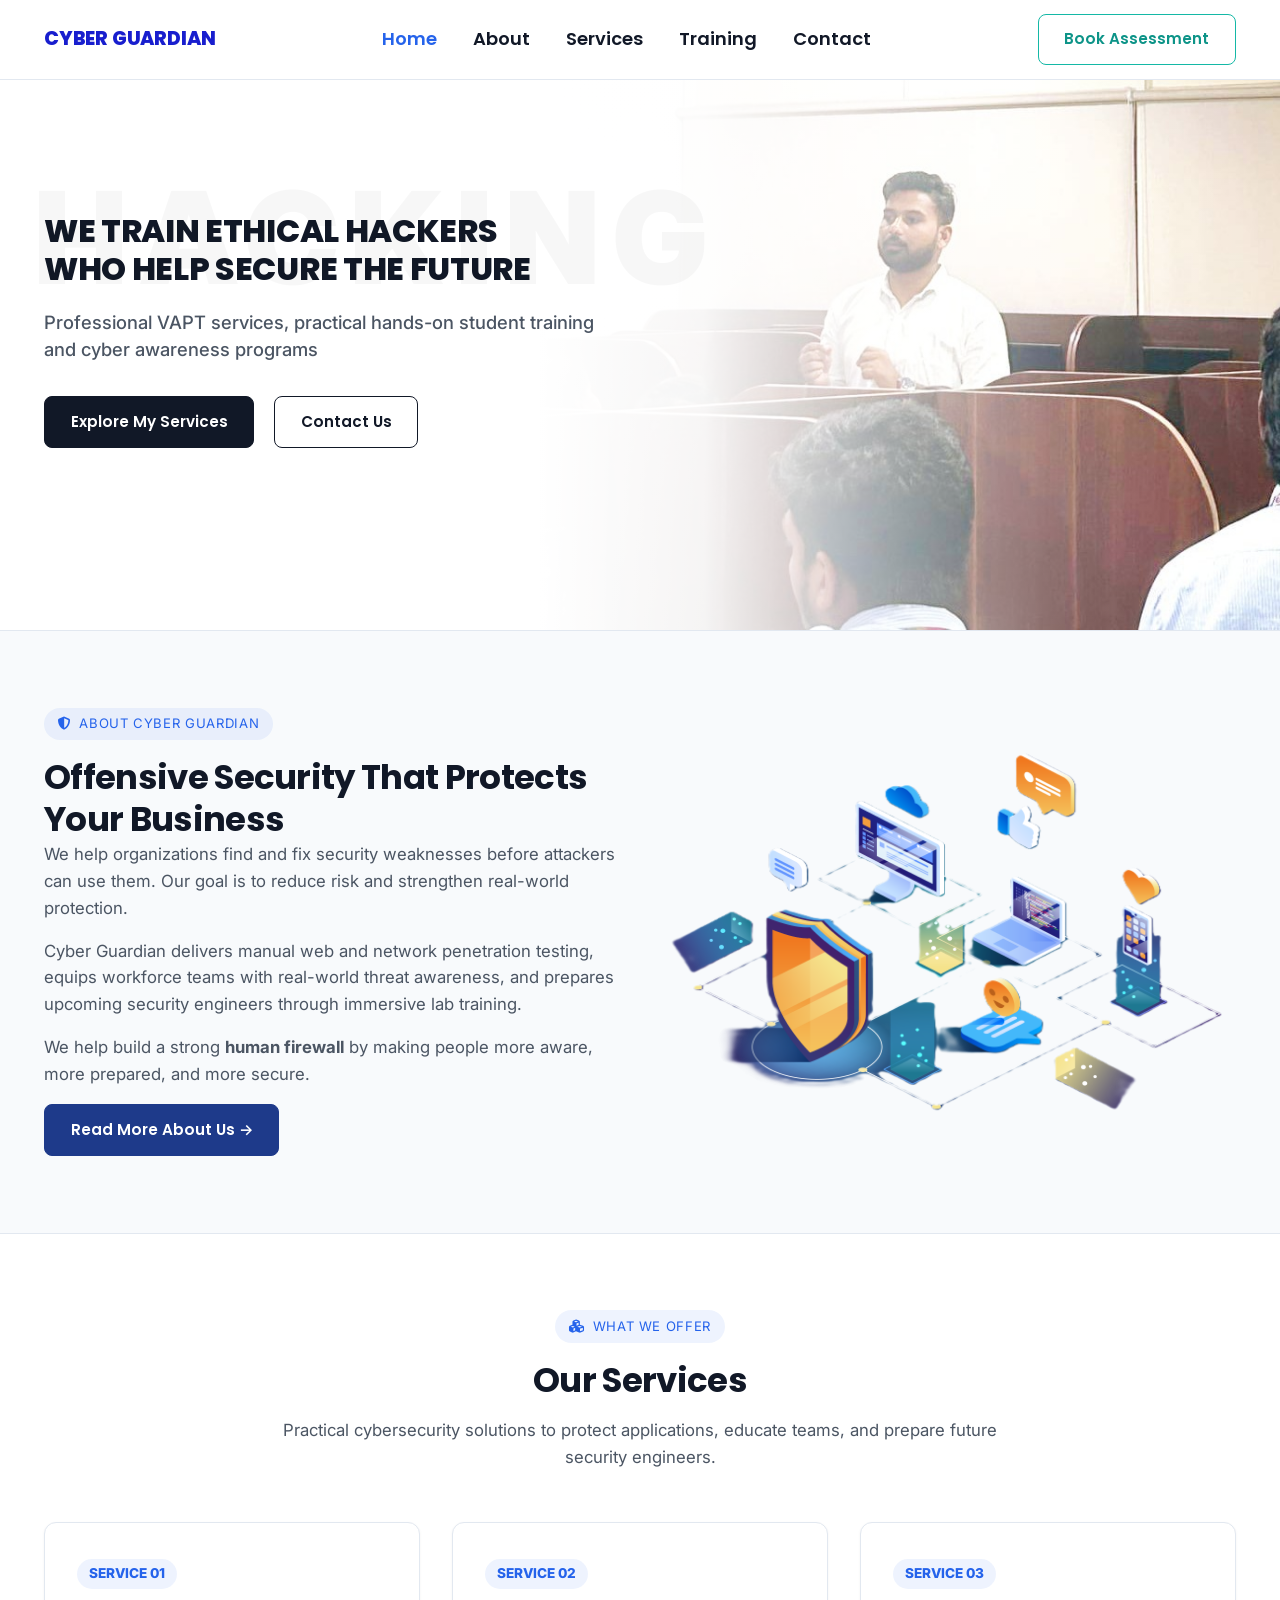
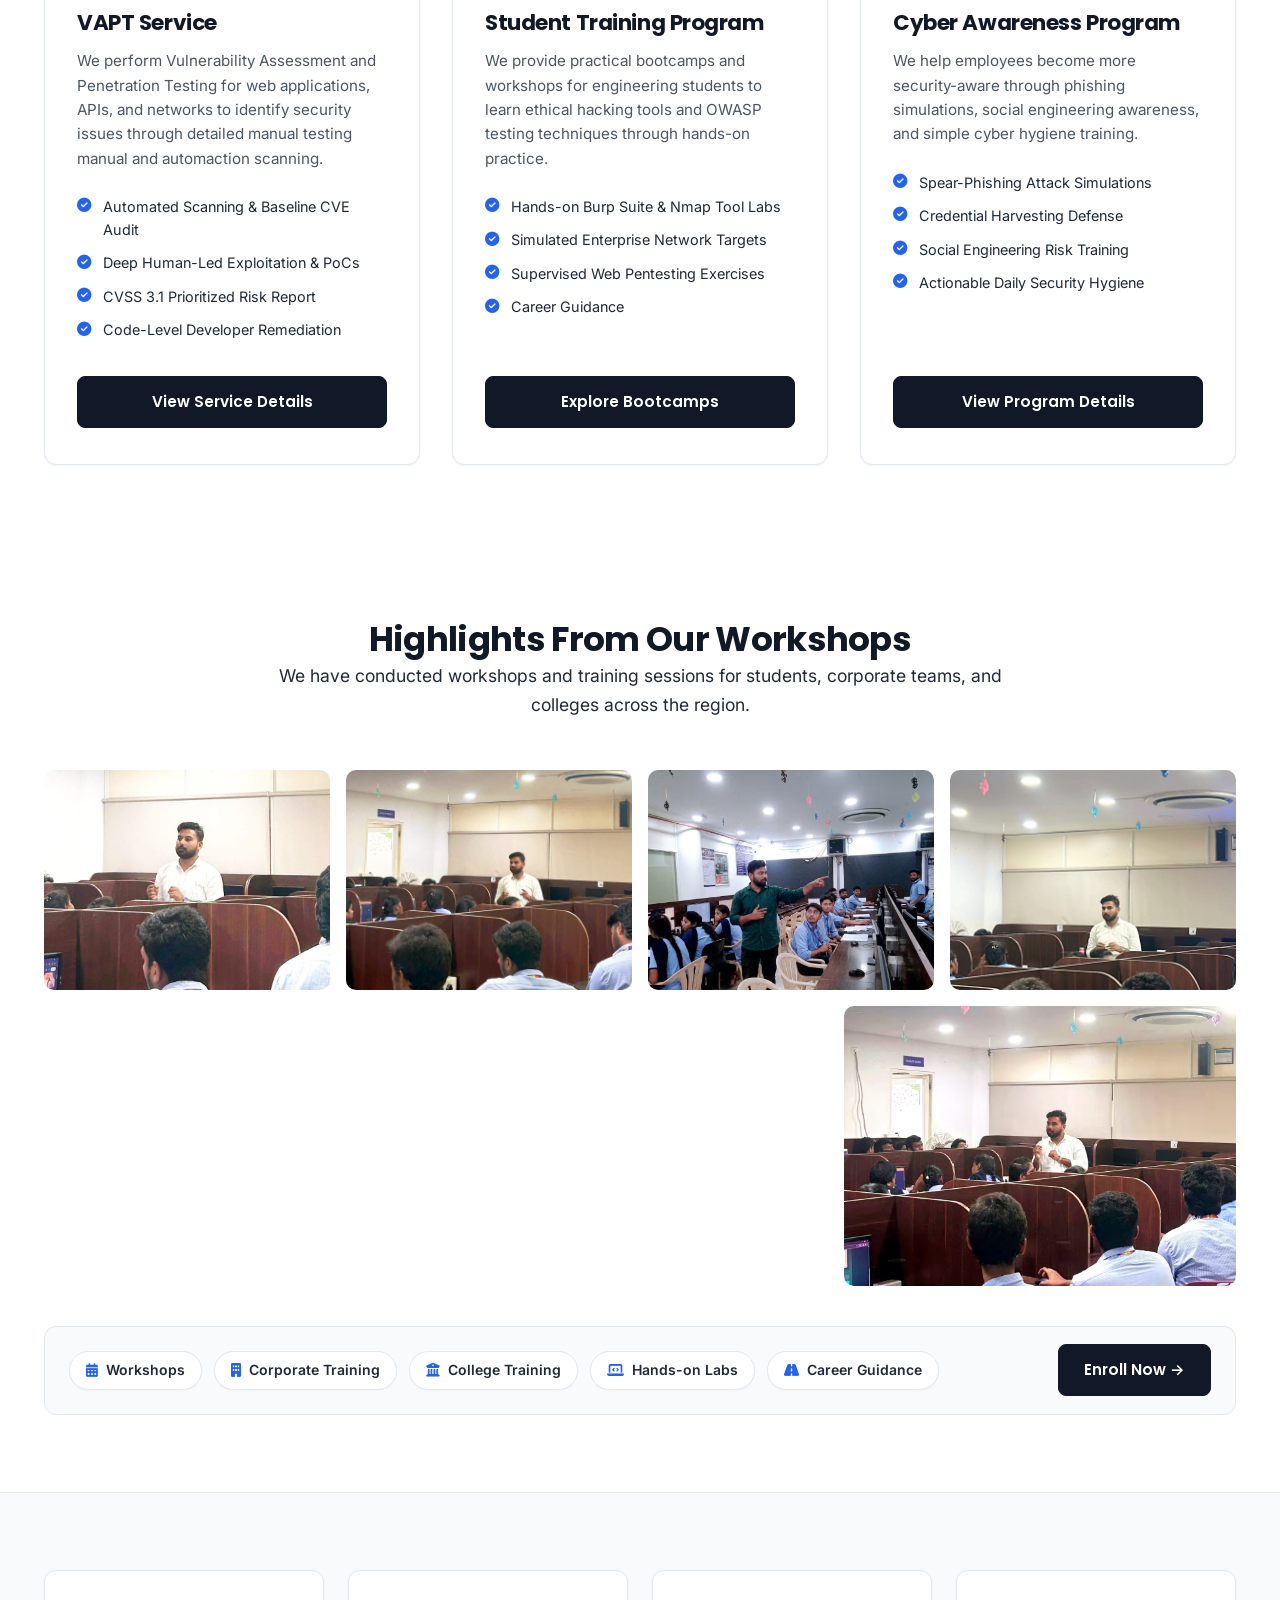
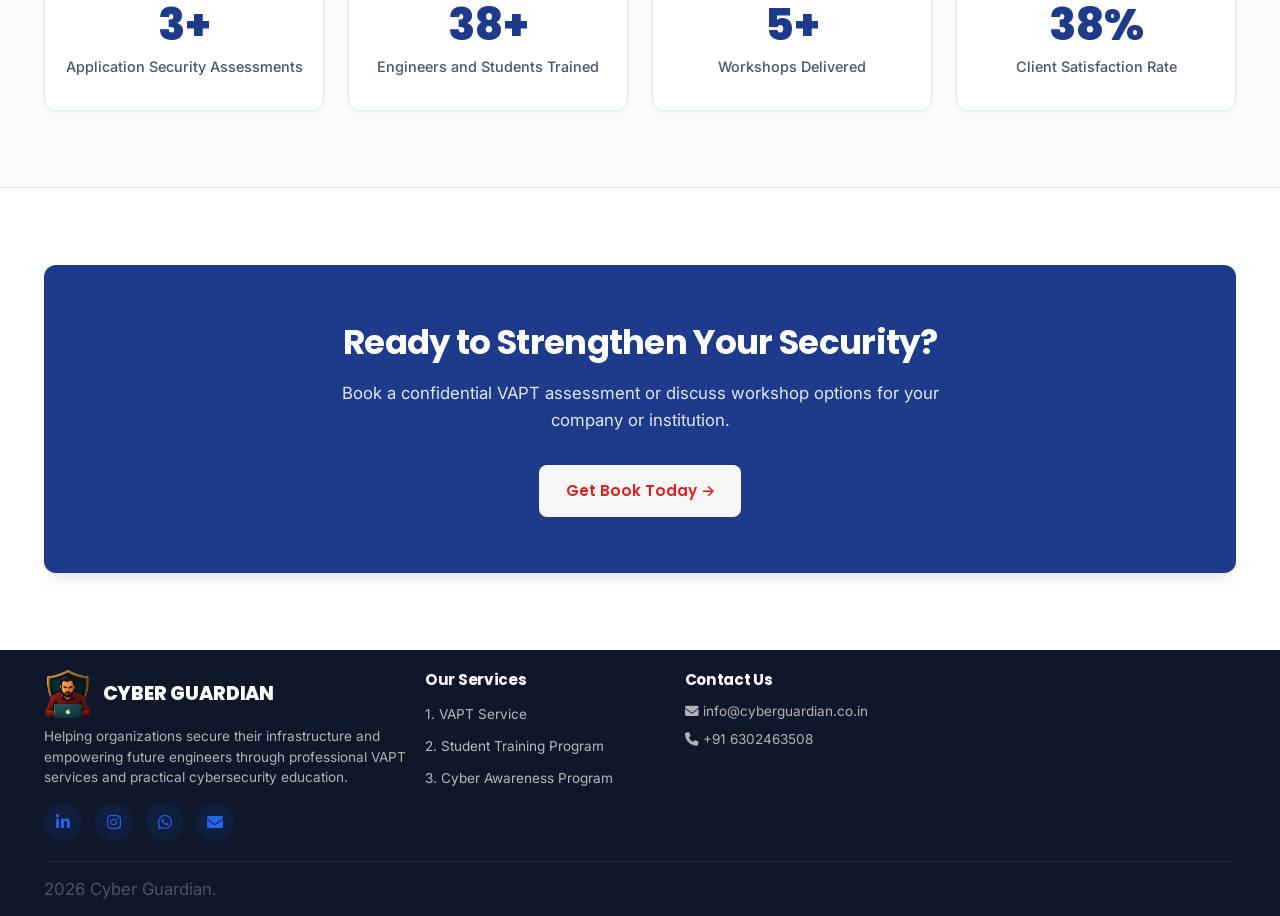
==== index.html @ 1fe1f5d8 "2nd version of website" ====
<!DOCTYPE html>
<html lang="en">
<head>
    <meta charset="UTF-8">
    <meta name="viewport" content="width=device-width, initial-scale=1.0">
    <title>Cyber Guardian</title>
    <meta name="description" content="Cyber Guardian provides enterprise Vulnerability Assessment & Penetration Testing (VAPT), Cyber Awareness Programs for workforce staff, and practical Student Training.">
    
    <!-- Open Graph SEO -->
    <meta property="og:type" content="website">
    <meta property="og:title" content="Cyber Guardian | Enterprise Cybersecurity & VAPT">
    <meta property="og:description" content="We Create Ethical Hackers Who Secure The Future. Professional VAPT Services, Cyber Awareness Programs and Practical Student Training.">
    <meta property="og:image" content="assets/logo.png">

    <!-- Favicon -->
    <link rel="icon" type="image/png" href="./assets/logo.png">

    <!-- Font Awesome Icons CDN -->
    <link rel="stylesheet" href="https://cdnjs.cloudflare.com/ajax/libs/font-awesome/6.4.0/css/all.min.css">

    <!-- Google Fonts -->
    <link rel="preconnect" href="https://fonts.googleapis.com">
    <link rel="preconnect" href="https://fonts.gstatic.com" crossorigin>
    <link href="https://fonts.googleapis.com/css2?family=Inter:wght@400;500;600;700&family=Poppins:wght@500;600;700;800&display=swap" rel="stylesheet">

    <!-- Custom Stylesheets -->
    <link rel="stylesheet" href="css/style.css">
    <link rel="stylesheet" href="css/responsive.css">
</head>

<body oncontextmenu="return false;">
    

    <!-- Dynamic Header Navigation Bar -->
    <header>
        <nav class="navbar" id="navbar">
            <div class="container nav-container">
                <a href="index.html" class="logo-link">
                    <span class="logo-text">CYBER GUARDIAN</span>
                </a>

                <ul class="nav-menu" id="navMenu">
                    <li><a href="index.html" class="nav-link active">Home</a></li>
                    <li><a href="about.html" class="nav-link">About</a></li>
                    <li><a href="services.html" class="nav-link">Services</a></li>
                    <li><a href="training.html" class="nav-link">Training</a></li>
                    <li><a href="contact.html" class="nav-link">Contact</a></li>
                </ul>

                <div class="nav-cta">
                    <a href="contact.html" class="btn btn-outline-teal">Book Assessment</a>
                    <button class="hamburger" id="hamburger" aria-label="Toggle Navigation Menu" aria-expanded="false">
                        <span></span>
                        <span></span>
                        <span></span>
                    </button>
                </div>
            </div>
        </nav>
    </header>

    <main>
        <!-- Hero Section (Matches Reference Screenshot 1) -->
        <section class="hero-split">
            <div class="hero-split-bg"></div>
            <div class="hero-split-overlay"></div>
            
            <div class="container" style="position: relative;">
                <div class="hero-split-content reveal">
                    <div class="hero-watermark">HACKING</div>
                    <h1 class="hero-split-title">WE TRAIN ETHICAL HACKERS <br> WHO HELP SECURE THE FUTURE</h1>
                    <p class="hero-split-subtitle">Professional VAPT services, practical hands-on student training and cyber awareness programs</p>
                    
                    <div class="hero-split-buttons">
                        <a href="services.html" class="btn btn-dark">Explore My Services</a>
                        <a href="contact.html" class="btn btn-outline-dark">Contact Us</a>
                    </div>
                </div>
            </div>
        </section>

        <!-- Company Intro Section -->
        <section class="section section-light">
            <div class="container">
                <div class="grid-2" style="align-items: center; gap: 0.5rem;">
                    <div class="reveal">
                        <div class="section-tag"><i class="fa-solid fa-shield-halved"></i> About Cyber Guardian</div>
                        <h2>Offensive Security That Protects Your Business</h2>
                        <p>We help organizations find and fix security weaknesses before attackers can use them. Our goal is to reduce risk and strengthen real-world protection.</p>
                        <p>Cyber Guardian delivers manual web and network penetration testing, equips workforce teams with real-world threat awareness, and prepares upcoming security engineers through immersive lab training.</p>
                        <p>We help build a strong <strong>human firewall</strong> by making people more aware, more prepared, and more secure.</p>
                        <div class="mt-3">
                            <a href="about.html" class="btn btn-primary">Read More About Us &rarr;</a>
                        </div>
                    </div>
                    <div class="reveal">
                        <div class="mobile-hide-image" style="overflow: hidden;">
                            <img src="assets/firewall.png" alt="Cyber Guardian Security Leadership">
                        </div>
                    </div>
                </div>
            </div>
        </section>

        <!-- Our 3 Core Services Section -->
        <section class="section">
            <div class="container">
                <div class="section-title reveal">
                    <div class="section-tag"><i class="fa-solid fa-cubes"></i> What We Offer</div>
                    <h2>Our Services</h2>
                    <p><p>Practical cybersecurity solutions to protect applications, educate teams, and prepare future security engineers.</p></p>
                </div>

                <div class="services-3-grid">
                    <!-- Service 1: VAPT -->
                    <div class="svc-card reveal">
                        <span class="svc-number">SERVICE 01</span>
                        <h3 class="svc-title">VAPT Service</h3>
                        <p class="svc-desc">We perform Vulnerability Assessment and Penetration Testing for web applications, APIs, and networks to identify security issues through detailed manual testing manual and automaction scanning.</p>
                        <div style="margin-bottom: 1.5rem;">
                            <div class="svc-feature-item"><i class="fa-solid fa-circle-check"></i> <span>Automated Scanning & Baseline CVE Audit</span></div>
                            <div class="svc-feature-item"><i class="fa-solid fa-circle-check"></i> <span>Deep Human-Led Exploitation & PoCs</span></div>
                            <div class="svc-feature-item"><i class="fa-solid fa-circle-check"></i> <span>CVSS 3.1 Prioritized Risk Report</span></div>
                            <div class="svc-feature-item"><i class="fa-solid fa-circle-check"></i> <span>Code-Level Developer Remediation</span></div>
                        </div>
                        <div style="margin-top: auto;">
                            <a href="services.html#vapt" class="btn btn-dark btn-full">View Service Details</a>
                        </div>
                    </div>

                    <!-- Service 2: Student Training Program -->
                    <div class="svc-card reveal">
                        <span class="svc-number">SERVICE 02</span>
                        <h3 class="svc-title">Student Training Program</h3>
                        <p class="svc-desc">We provide practical bootcamps and workshops for engineering students to learn ethical hacking tools and OWASP testing techniques through hands-on practice. </p>
                        <div style="margin-bottom: 1.5rem;">
                            <div class="svc-feature-item"><i class="fa-solid fa-circle-check"></i> <span>Hands-on Burp Suite & Nmap Tool Labs</span></div>
                            <div class="svc-feature-item"><i class="fa-solid fa-circle-check"></i> <span>Simulated Enterprise Network Targets</span></div>
                            <div class="svc-feature-item"><i class="fa-solid fa-circle-check"></i> <span>Supervised Web Pentesting Exercises</span></div>
                            <div class="svc-feature-item"><i class="fa-solid fa-circle-check"></i> <span>Career Guidance </span></div>
                        </div>
                        <div style="margin-top: auto;">
                            <a href="services.html#training-program" id="training-program" class="btn btn-dark btn-full">Explore Bootcamps</a>
                        </div>
                    </div>

                    <!-- Service 3: Cyber Awareness Program -->
                    <div class="svc-card reveal">
                        <span class="svc-number">SERVICE 03</span>
                        <h3 class="svc-title">Cyber Awareness Program</h3>
                        <p class="svc-desc">We help employees become more security-aware through phishing simulations, social engineering awareness, and simple cyber hygiene training.</p>
                        <div style="margin-bottom: 1.5rem;">
                            <div class="svc-feature-item"><i class="fa-solid fa-circle-check"></i> <span>Spear-Phishing Attack Simulations</span></div>
                            <div class="svc-feature-item"><i class="fa-solid fa-circle-check"></i> <span>Credential Harvesting Defense</span></div>
                            <div class="svc-feature-item"><i class="fa-solid fa-circle-check"></i> <span>Social Engineering Risk Training</span></div>
                            <div class="svc-feature-item"><i class="fa-solid fa-circle-check"></i> <span>Actionable Daily Security Hygiene</span></div>
                        </div>
                        <div style="margin-top: auto;">
                            <a href="services.html#awareness" class="btn btn-dark btn-full">View Program Details</a>
                        </div>
                    </div>
                </div>
            </div>
        </section>

        <!-- Workshop Glimpses White Background Section (With Perfect Margin Bounds Alignment) -->
         <!-- Training Section -->
    <section class="training section" id="training">
        <div class="container">
            <div class="section-title reveal slide-up">
                <h2>Highlights From Our Workshops</h2>
                <div class="underline"></div>
                <p class="glimpse-subtitle">We have conducted workshops and training sessions for students, corporate teams, and colleges across the region.</p>
            </div>

            <!-- Top Row: 4 images -->
            <div class="glimpse-grid reveal slide-up">
                <div class="glimpse-item">
                    <img src="assets/student_training.jpeg" alt="Workshop Session" loading="lazy">
                </div>
                <div class="glimpse-item">
                    <img src="assets/student_trainng.jpeg" alt="Training Session" loading="lazy">
                </div>
                <div class="glimpse-item">
                    <img src="assets/workshopG.avif" alt="Workshop" loading="lazy">
                </div>
                <div class="glimpse-item">
                    <img src="assets/workshop2.jpeg" alt="Workshop 2" loading="lazy">
                </div>
            </div>

            <!-- Bottom Row: wide video + image side by side -->
            <div class="glimpse-banner reveal slide-up">
                <div class="glimpse-banner-video">
                    <video src="assets/studentTarinng.mp4" autoplay loop muted playsinline></video>
                </div>
                <div class="glimpse-banner-img">
                    <img src="assets/trainng.avif" alt="Training Glimpse" loading="lazy">
                </div>
            </div>

                    <!-- Badges & CTA Bar (span 4: exact same outer margin alignment) -->
                    <div class="glimpses-cta-bar">
                        <div class="glimpses-badges-list">
                            <span class="badge-pill"><i class="fa-solid fa-calendar-alt"></i> Workshops</span>
                            <span class="badge-pill"><i class="fa-solid fa-building"></i> Corporate Training</span>
                            <span class="badge-pill"><i class="fa-solid fa-university"></i> College Training</span>
                            <span class="badge-pill"><i class="fa-solid fa-laptop-code"></i> Hands-on Labs</span>
                            <span class="badge-pill"><i class="fa-solid fa-road"></i> Career Guidance</span>
                        </div>
                        <a href="contact.html?subject=Workshop%20Enrollment" class="btn btn-dark">Enroll Now &rarr;</a>
                    </div>
                </div>
            </div>
        </section>

        <!-- Statistics Section -->
        <section class="section section-light statistics">
            <div class="container">
                <div class="stats-grid">
                    <div class="stat-box reveal">
                        <div class="stat-number" data-target="3">0</div>
                        <div class="stat-label">Application Security Assessments</div>
                    </div>
                    <div class="stat-box reveal">
                        <div class="stat-number" data-target="70">0</div>
                        <div class="stat-label">Engineers and Students Trained</div>
                    </div>
                    <div class="stat-box reveal">
                        <div class="stat-number" data-target="5">0</div>
                        <div class="stat-label">Workshops Delivered</div>
                    </div>
                    <div class="stat-box reveal">
                        <div class="stat-number" data-target="95">0</div>
                        <div class="stat-label">Client Satisfaction Rate</div>
                    </div>
                </div>
            </div>
        </section>

        <!-- Call To Action Banner -->
        <section class="section">
            <div class="container">
                <div class="cta-banner reveal">
                    <h2>Ready to Strengthen Your Security?</h2>
                    <p>Book a confidential VAPT assessment or discuss workshop options for your company or institution.</p>
                    <a href="contact.html" class="btn btn-accent btn-lg">Get Book Today &rarr;</a>
                </div>
            </div>
        </section>
    </main>

    <!-- Unified Global Footer -->
    <footer class="footer">
        <div class="container">
            <div class="footer-grid">
                <div class="footer-brand">
                    <a href="index.html" class="logo-link">
                         <img src="assets/logo.png" alt="Cyber Guardian Logo">
                        <span class="logo-text" style="color: #FFFFFF;">CYBER GUARDIAN</span>
                    </a>
                    <p>Helping organizations secure their infrastructure and empowering future engineers through professional VAPT services and practical cybersecurity education.</p>
                    <div class="footer-socials">
                       <a href="https://linkedin.com/in/samba-siva-rao-12linked" target="_blank"  aria-label="LinkedIn">
                            <i class="fa-brands fa-linkedin-in"></i>
                        </a>
                        <a href="https://www.instagram.com/cyber__guardian" target="_blank" aria-label="Instagram">
                            <i class="fa-brands fa-instagram"></i>
                        </a>
                        <a href="https://wa.me/6302463508" target="_blank" aria-label="WhatsApp">
                            <i class="fa-brands fa-whatsapp"></i>
                        </a>
                        <a href="mailto:sambayadav121@gmail.com" aria-label="Email">
                            <i class="fa-solid fa-envelope"></i>
                        </a>
                    </div>
                </div>

                <div>
                    <h4 class="footer-title">Our Services</h4>
                    <ul class="footer-links">
                        <li><a href="services.html#vapt">1. VAPT Service</a></li>
                        <li><a href="training.html">2. Student Training Program</a></li>
                        <li><a href="services.html#awareness">3. Cyber Awareness Program</a></li>
                    </ul>
                </div>

                <div class="footer-contact-info">
                    <h4 class="footer-title">Contact Us</h4>
                    <p><i class="fa-solid fa-envelope"></i>  info@cyberguardian.co.in</p>
                    <p><i class="fa-solid fa-phone"></i> +91 6302463508</p>
                </div>
            </div>

            <div class="footer-bottom">
                <p> <span id="currentYear"></span> Cyber Guardian.</p>
        </div>
    </footer>

    <!-- Scroll to Top Button -->
    <button class="scroll-to-top" id="scrollToTop" aria-label="Scroll to top">
        <i class="fa-solid fa-arrow-up"></i>
    </button>

    <!-- Core Interactive JavaScript -->
    <script src="js/script.js"></script>
</body>
</html>
---- css/style.css ----
/* 
================================================================
CYBER GUARDIAN | Production-Ready Fluid & Responsive Stylesheet
================================================================
*/

/* -------------------------------------------------------------
   1. Design Tokens & CSS Variables
------------------------------------------------------------- */
:root {
    --color-primary: #1E3A8A;        /* Deep Navy Blue */
    --color-primary-hover: #1E40AF;  
    --color-secondary: #2563EB;      /* Royal Blue */
    --color-secondary-hover: #1D4ED8;
    --color-accent: #F59E0B;         /* Amber Gold */
    --color-accent-hover: #D97706;
    
    --color-bg: #FFFFFF;             
    --color-bg-light: #F8FAFC;       
    --color-bg-dark: #0B132B;        
    --color-bg-card: #FFFFFF;        
    --color-border: #E2E8F0;        
    --color-border-hover: #CBD5E1;
    
    --color-text: #1F2937;          
    --color-subtext: #4B5563;       
    --color-heading: #111827;       
    --color-text-dark: #1F2937;
    
    --font-primary: 'Inter', -apple-system, BlinkMacSystemFont, "Segoe UI", Roboto, sans-serif;
    --font-heading: 'Poppins', 'Inter', sans-serif;
    
    --shadow-sm: 0 1px 3px rgba(0, 0, 0, 0.05);
    --shadow-md: 0 4px 6px -1px rgba(0, 0, 0, 0.06), 0 2px 4px -1px rgba(0, 0, 0, 0.03);
    --shadow-lg: 0 10px 15px -3px rgba(0, 0, 0, 0.08), 0 4px 6px -2px rgba(0, 0, 0, 0.04);
    --shadow-hover: 0 12px 20px -3px rgba(30, 58, 138, 0.12);
    
    --radius-sm: 6px;
    --radius-md: 8px;
    --radius-lg: 12px;
    --radius-full: 9999px;
    
    --transition: all 0.25s cubic-bezier(0.16, 1, 0.3, 1);
    --max-width: 1240px;
    --navbar-height: 80px;
}

* {
    -webkit-user-select: none;
    user-select: none;
    -webkit-touch-callout: none;
}

img {
    -webkit-user-drag: none;
    user-drag: none;
    pointer-events: none;
}


/* Reset & Prevent Horizontal Overflow */
*, *::before, *::after {
    margin: 0;
    padding: 0;
    box-sizing: border-box;
}

html {
    scroll-behavior: smooth;
    font-size: 16px;
    overflow-x: hidden;
    width: 100%;
}

body {
    font-family: var(--font-primary);
    background-color: var(--color-bg);
    color: var(--color-text);
    line-height: 1.6;
    -webkit-font-smoothing: antialiased;
    -moz-osx-font-smoothing: grayscale;
    display: flex;
    flex-direction: column;
    min-height: 100vh;
    overflow-x: hidden;
    width: 100%;
}

a { text-decoration: none; color: inherit; transition: var(--transition); }
ul, ol { list-style: none; }
img, video { max-width: 100%; height: auto; display: block; object-fit: cover; }

/* Responsive Fluid Typography */
h1, h2, h3, h4, h5, h6 {
    font-family: var(--font-heading);
    color: var(--color-heading);
    font-weight: 700;
    line-height: 1.25;
    letter-spacing: -0.02em;
}

h1 { font-size: clamp(2.1rem, 4vw, 2.75rem); }
h2 { font-size: clamp(1.6rem, 3.2vw, 2.125rem); }
h3 { font-size: clamp(1.25rem, 2.2vw, 1.5rem); }
h4 { font-size: clamp(1.1rem, 1.8vw, 1.25rem); }

p { color: var(--color-subtext); margin-bottom: 1rem; font-size: clamp(0.95rem, 1.5vw, 1.05rem); }
p:last-child { margin-bottom: 0; }

.container {
    width: 100%;
    max-width: var(--max-width);
    margin: 0 auto;
    padding: 0 1.5rem;
}

.section { padding: clamp(2.5rem, 6vw, 5.5rem) 0; }
.section-light { background-color: var(--color-bg-light); border-top: 1px solid var(--color-border); border-bottom: 1px solid var(--color-border); }

.section-title {
    text-align: center;
    max-width: 760px;
    margin: 0 auto clamp(2rem, 4vw, 3.5rem) auto;
}

.section-tag {
    display: inline-flex;
    align-items: center;
    gap: 0.5rem;
    padding: 0.35rem 0.85rem;
    background-color: rgba(37, 99, 235, 0.08);
    color: var(--color-secondary);
    font-size: 0.82rem;
    font-weight: 400;
    text-transform: uppercase;
    letter-spacing: 0.05em;
    border-radius: var(--radius-full);
    margin-bottom: 1rem;
}

/* Touch-Friendly Buttons */
.btn {
    display: inline-flex;
    align-items: center;
    justify-content: center;
    gap: 0.5rem;
    padding: 0.8rem 1.6rem;
    min-height: 46px;
    font-family: var(--font-heading);
    font-size: 0.95rem;
    font-weight: 600;
    border-radius: var(--radius-md);
    border: 1px solid transparent;
    cursor: pointer;
    transition: var(--transition);
    white-space: nowrap;
    text-align: center;
}

.btn-dark {
    background-color: #111827;
    color: #FFFFFF;
    border-color: #111827;
}

.btn-dark:hover {
    background-color: #1F2937;
    transform: translateY(-1px);
}

.btn-outline-dark {
    background-color: transparent;
    color: #111827;
    border-color: #111827;
}

.btn-outline-dark:hover {
    background-color: #111827;
    color: #FFFFFF;
}

.btn-primary {
    background-color: var(--color-primary);
    color: #FFFFFF;
    border-color: var(--color-primary);
}

.btn-primary:hover {
    background-color: var(--color-primary-hover);
}

.btn-outline-teal {
    background-color: transparent;
    color: #0D9488;
    border: 1.5px solid #14B8A6;
}

.btn-outline-teal:hover {
    background-color: #0D9488;
    color: #FFFFFF;
}

.btn-full { width: 100%; }

/* Navbar */
.navbar {
    position: sticky;
    top: 0;
    left: 0;
    width: 100%;
    height: var(--navbar-height);
    background-color: #FFFFFF;
    border-bottom: 1px solid var(--color-border);
    z-index: 1000;
    transition: var(--transition);
}

.navbar.scrolled { box-shadow: var(--shadow-md); }

.nav-container {
    height: 100%;
    display: flex;
    align-items: center;
    justify-content: space-between;
}

.logo-link {
    display: flex;
    align-items: center;
    gap: 0.75rem;
}

.logo-link img {
    height: clamp(38px, 4vw, 48px);
    width: auto;
    object-fit: contain;
}

.logo-text {
    font-family: var(--font-heading);
    font-size: clamp(1rem, 2vw, 1.2rem);
    font-weight: 800;
    color: #181ece; 
    letter-spacing: -0.01em;
    white-space: nowrap;
}

.nav-menu {
    display: flex;
    align-items: center;
    gap: 2.25rem;
}

.nav-link {
    font-family: var(--font-heading);
    font-size: 1rem;
    font-weight: 600;
    color: #374151;
}

.nav-link:hover, .nav-link.active {
    color: var(--color-secondary);
}

/* Hamburger Button */
.hamburger {
    display: none;
    width: 45px;
    height: 45px;
    background: transparent;
    border: none;
    cursor: pointer;
    flex-direction: column;
    justify-content: center;
    align-items: center;
    gap: 5px;
    z-index: 9999;
}

.hamburger span {
    width: 28px;
    height: 3px;
    background: #1E3A8A;  
    border-radius: 2px;
    display: block;
}

/* Animation */
.hamburger.active span:nth-child(1) {
    transform: translateY(8px) rotate(45deg);
}

.hamburger.active span:nth-child(2) {
    opacity: 0;
}

.hamburger.active span:nth-child(3) {
    transform: translateY(-8px) rotate(-45deg);
}

.nav-cta {
    display: flex;
    align-items: left;
    gap: 15px;
}

.nav-menu li {
    width: 100%;
}

.nav-menu li a {
    display: block;
    width: 100%;
    padding: 12px 0;
    color: #111827;
    font-size: 18px;
    font-weight: 600;
}

/* -------------------------------------------------------------
   2. Reference Image 1 Layout: Split Hero Section
------------------------------------------------------------- */
.hero-split {
    position: relative;
    min-height: 600px;
    background-color: #FFFFFF;
    display: flex;
    align-items: center;
    overflow: hidden;
    width: 100%;
    margin-top: -50px;
}

.hero-split-bg {
    position: absolute;
    top: 0;
    right: 0;
    width: 58%;
    height: 100%;
    background-image: url('../assets/student_training.jpeg');
    background-size: cover;
    background-position: center top;
}

.hero-split-overlay {
    position: absolute;
    top: 0;
    left: 0;
    width: 100%;
    height: 100%;
    background: linear-gradient(90deg, #FFFFFF 42%, rgba(255, 255, 255, 0.95) 55%, rgba(255, 255, 255, 0.2) 85%, rgba(255, 255, 255, 0) 100%);
}

.hero-split-content {
    position: relative;
    z-index: 10;
    max-width: 580px;
    padding: 3.5rem 0;
}

.hero-watermark {
    position: absolute;
    top: -20px;
    left: -10px;
    font-size: clamp(4rem, 10vw, 8rem);
    font-weight: 900;
    color: rgba(0, 0, 0, 0.03);
    user-select: none;
    letter-spacing: 0.1em;
    pointer-events: none;
}

.hero-split-title {
    font-size: clamp(1.8rem, 3.8vw, 2rem);
    font-weight: 800;
    color: #111827;
    line-height: 1.2;
    margin-bottom: 1.25rem;
    text-transform: uppercase;
    letter-spacing: -0.01em;
}

.hero-split-subtitle {
    font-size: clamp(1rem, 2vw, 1.15rem);
    color: #4B5563;
    line-height: 1.5;
    margin-bottom: 2rem;
    font-weight: 500;
}

.hero-split-buttons {
    display: flex;
    align-items: center;
    gap: 1.25rem;
    flex-wrap: wrap;
}

/* -------------------------------------------------------------
   3. Workshop Glimpses White Background & Perfect Margin Grid
------------------------------------------------------------- */
.glimpse-subtitle {
    color: var(--color-text-dark);
    font-size: 1.1rem;
    margin-top: 0.1rem;
}

/* Top 4-image grid */
.glimpse-grid {
    display: grid;
    grid-template-columns: repeat(4, 1fr);
    gap: 1rem;
    margin-bottom: 1rem;
}

.glimpse-item {
    border-radius: 10px;
    overflow: hidden;
    height: 220px;
    position: relative;
}

.glimpse-item img {
    width: 100%;
    height: 100%;
    object-fit: cover;
    transition: transform 0.4s ease;
    display: block;
}

.glimpse-banner-img:hover img,
.glimpse-item:hover img {
    transform: scale(1.05);
}

/* Bottom banner row */
.glimpse-banner {
    display: grid;
    grid-template-columns: 2fr 1fr;
    gap: 1rem;
    margin-bottom: 2.5rem;
}

.glimpse-banner-video,
.glimpse-banner-img {
    border-radius: 10px;
    overflow: hidden;
    height: 280px;
    transition: transform 0.4s ease;
}

.glimpse-banner-video video,
.glimpse-banner-img img {
    width: 100%;
    height: 100%;
    object-fit: cover;
    display: block;
}

/* CTA strip */
.glimpse-cta {
    display: flex;
    flex-wrap: wrap;
    align-items: center;
    justify-content: space-between;
    gap: 1.5rem;
    background: var(--glass-bg);
    border: 1px solid var(--glass-border);
    border-radius: 12px;
    padding: 1.5rem 2rem;
}

.glimpse-cta-features {
    display: flex;
    flex-wrap: wrap;
    gap: 0.75rem;
}

/* Top 4 Items Span 1 Column Each */
.glimpse-top-1, .glimpse-top-2, .glimpse-top-3, .glimpse-top-4 { grid-column: span 1; }

/* Bottom Row Spans aligned to exact same margin bounds */
.glimpse-bottom-wide {
    grid-column: span 3;
    aspect-ratio: 16 / 8.5;
}

.glimpse-bottom-side {
    grid-column: span 1;
    aspect-ratio: 16 / 8.5;
}

/* Badges & Enroll CTA Bar aligned to exact same margin line */
.glimpses-cta-bar {
    grid-column: span 4;
    background-color: var(--color-bg-light);
    border: 1px solid var(--color-border);
    border-radius: var(--radius-lg);
    padding: 1.1rem 1.5rem;
    margin-top: 0.5rem;
    display: flex;
    align-items: center;
    justify-content: space-between;
    gap: 1rem;
    flex-wrap: wrap;
}

.glimpses-badges-list {
    display: flex;
    align-items: center;
    gap: 0.75rem;
    flex-wrap: wrap;
}

.badge-pill {
    display: inline-flex;
    align-items: center;
    gap: 0.5rem;
    padding: 0.45rem 1rem;
    background-color: #FFFFFF;
    border: 1px solid var(--color-border);
    border-radius: var(--radius-full);
    font-size: 0.875rem;
    font-weight: 600;
    color: var(--color-text);
    box-shadow: 0 1px 2px rgba(0, 0, 0, 0.03);
    transition: var(--transition);
}

.badge-pill:hover {
    border-color: var(--color-secondary);
    color: var(--color-secondary);
}

.badge-pill i {
    color: var(--color-secondary);
    font-size: 0.85rem;
}

/* -------------------------------------------------------------
   4. 3 Core Service Cards System & Grids
------------------------------------------------------------- */
.grid-2 {
    display: grid;
    grid-template-columns: repeat(2, 1fr);
    gap: 2rem;
}



.image-wrapper img {
    width: 320px;
    height: 420px;
    object-fit: cover;
    object-position: center top;
    border-radius: 20px;
    box-shadow: 0 12px 30px rgba(0, 0, 0, 0.15);
    transition: transform 0.3s ease;
}



.image-wrapper img:hover {
    transform: translateY(-5px);
}

.services-3-grid {
    display: grid;
    grid-template-columns: repeat(3, 1fr);
    gap: 2rem;
}

.image-wrapper {
    display: flex;
    flex-direction: column;
    align-items: flex-start;
}

.founder-tag {
    margin-top: 0.8rem;
    padding: 0.4rem 1.2rem;
    background-color: rgba(37, 99, 235, 0.08);
    color: var(--color-secondary);
    font-size: 0.9rem;
    font-weight: 700;
    text-transform: uppercase;
    letter-spacing: 0.08em;
    border-radius: 999px;
    border: 1px solid rgba(37, 99, 235, 0.15);
}

.svc-card {
    background-color: #FFFFFF;
    border: 1px solid var(--color-border);
    border-radius: var(--radius-lg);
    padding: clamp(1.5rem, 3vw, 2.25rem) clamp(1.25rem, 2.5vw, 2rem);
    box-shadow: var(--shadow-sm);
    transition: var(--transition);
    display: flex;
    flex-direction: column;
    height: 100%;
}

.svc-card:hover {
    border-color: var(--color-secondary);
    box-shadow: var(--shadow-hover);
    transform: translateY(-3px);
}

.svc-number {
    font-size: 0.85rem;
    font-weight: 800;
    color: var(--color-secondary);
    background-color: rgba(37, 99, 235, 0.08);
    padding: 0.25rem 0.75rem;
    border-radius: var(--radius-full);
    display: inline-block;
    margin-bottom: 1.25rem;
    align-self: flex-start;
}

.svc-title {
    font-size: clamp(1.15rem, 2vw, 1.35rem);
    color: var(--color-heading);
    margin-bottom: 0.85rem;
}

.svc-desc {
    font-size: 0.95rem;
    color: var(--color-subtext);
    margin-bottom: 1.5rem;
    line-height: 1.6;
}

.svc-feature-item {
    display: flex;
    align-items: flex-start;
    gap: 0.75rem;
    font-size: 0.9rem;
    color: var(--color-text);
    margin-bottom: 0.65rem;
}

.svc-feature-item i {
    color: var(--color-secondary);
    margin-top: 0.2rem;
    flex-shrink: 0;
}

/* Statistics Grid */
.stats-grid {
    display: grid;
    grid-template-columns: repeat(4, 1fr);
    gap: 1.5rem;
    text-align: center;
}

.stat-box {
    background-color: #FFFFFF;
    border: 1px solid var(--color-border);
    border-radius: var(--radius-lg);
    padding: 2rem 1.25rem;
    box-shadow: var(--shadow-sm);
}

.stat-number {
    font-family: var(--font-heading);
    font-size: clamp(2rem, 4vw, 2.75rem);
    font-weight: 800;
    color: var(--color-primary);
    line-height: 1;
    margin-bottom: 0.5rem;
}

.stat-label {
    font-size: 0.9rem;
    font-weight: 500;
    color: var(--color-subtext);
}

/* Timeline Process */
.process-grid {
    display: grid;
    grid-template-columns: repeat(5, 1fr);
    gap: 1.25rem;
    margin-top: 2rem;
}

.process-step {
    background: #FFFFFF;
    border: 1px solid var(--color-border);
    border-radius: var(--radius-md);
    padding: 1.5rem 1.25rem;
    text-align: center;
    transition: var(--transition);
}

.process-step:hover {
    border-color: var(--color-secondary);
    box-shadow: var(--shadow-md);
}

.step-num {
    width: 36px;
    height: 36px;
    border-radius: 50%;
    background-color: var(--color-primary);
    color: #FFFFFF;
    font-weight: 700;
    display: flex;
    align-items: center;
    justify-content: center;
    margin: 0 auto 1rem auto;
}

/* CTA Banner */
.cta-banner {
    background-color: var(--color-primary);
    color: #FFFFFF;
    border-radius: var(--radius-lg);
    padding: clamp(2.5rem, 5vw, 3.5rem) clamp(1.5rem, 4vw, 2.5rem);
    text-align: center;
    box-shadow: var(--shadow-lg);
}

.cta-banner h2 { color: #FFFFFF; margin-bottom: 1rem; }
.cta-banner p { color: #E2E8F0; max-width: 640px; margin: 0 auto 2rem auto; }
.cta-banner a { background-color: rgb(247, 246, 246); color: rgb(218, 32, 32); }

/* Contact Form */
.contact-grid {
    display: grid;
    grid-template-columns: 0.9fr 1.1fr;
    gap: 3rem;
    align-items: start;
}

.contact-info-card,
.contact-form-wrapper {
    background: #fff;
    padding: 2rem;
    border-radius: 18px;
    border: 1px solid var(--color-border);
}

.contact-header h3 {
    margin: 1rem 0 .5rem;
}

.contact-header p,
.contact-form-wrapper p {
    color: var(--color-text-dark);
    line-height: 1.6;
    font-size: small;
    padding-bottom: 10px;
}

.info-item {
    display: flex;
    align-items: center;
    gap: 1rem;
    margin-top: 1.3rem;
}

.info-icon {
    width: 42px;
    height: 42px;
    display: flex;
    justify-content: center;
    align-items: center;
    border-radius: 50%;
    background: rgba(37,99,235,.1);
    color: var(--color-secondary);
}

.info-text span {
    font-size: 1.8rem;
    color: var(--color-subtext);
}

.info-text h4 {
    margin: 1rem 0;
    font-size: 1rem;
}

.info-text p {
    margin: 0;
}

.connect-box {
    margin-top: 2rem;
    padding-top: 1.5rem;
    border-top: 1px solid var(--color-border);
}

.connect-box span {
    display: block;
    margin-bottom: .8rem;
    font-size: .85rem;
    font-weight: 600;
}

.footer-socials {
    display: flex;
    gap: .8rem;
}

.footer-socials a {
    width: 38px;
    height: 38px;
    display: flex;
    align-items: center;
    justify-content: center;
    border-radius: 50%;
    background: rgba(37,99,235,.1);
    color: var(--color-secondary);
}

.form-group { margin-bottom: 1.25rem; }
.form-row { display: grid; grid-template-columns: repeat(2, 1fr); gap: 1.25rem; }
.form-label { display: block; font-size: 0.9rem; font-weight: 600; margin-bottom: 0.4rem; }
.form-control {
    width: 100%;
    padding: 0.75rem 1rem;
    font-family: var(--font-primary);
    font-size: 1rem;
    color: var(--color-text);
    border: 1px solid var(--color-border);
    border-radius: var(--radius-md);
    transition: var(--transition);
    background-color: #FFFFFF;
}

.form-control:focus {
    outline: none;
    border-color: var(--color-secondary);
    box-shadow: 0 0 0 3px rgba(37, 99, 235, 0.12);
}

.form-feedback {
    margin-top: 1rem;
    padding: 0.85rem;
    border-radius: var(--radius-md);
    font-size: 0.9rem;
    display: none;
}

.form-feedback.success { display: block; background-color: #DEF7EC; color: #03543F; border: 1px solid #BCF0DA; }
.form-feedback.error { display: block; background-color: #FDE8E8; color: #9B1C1C; border: 1px solid #FBD5D5; }

/* Page Banner */
.page-banner {
    background-color: var(--color-bg-light);
    padding: clamp(2.5rem, 5vw, 3.5rem) 0;
    border-bottom: 1px solid var(--color-border);
}

.breadcrumb {
    display: flex;
    align-items: center;
    gap: 0.5rem;
    font-size: 0.875rem;
    color: var(--color-subtext);
    margin-bottom: 0.75rem;
}

.breadcrumb a { color: var(--color-secondary); }

/* Accordion Component */
.accordion { max-width: 820px; margin: 0 auto; display: flex; flex-direction: column; gap: 1rem; }
.accordion-item { background-color: #FFFFFF; border: 1px solid var(--color-border); border-radius: var(--radius-md); overflow: hidden; }
.accordion-item.active { border-color: var(--color-secondary); }
.accordion-header { padding: 1.25rem 1.5rem; display: flex; align-items: center; justify-content: space-between; cursor: pointer; }
.accordion-header h4 { font-size: 1.05rem; color: var(--color-heading); }
.accordion-content { max-height: 0; overflow: hidden; transition: max-height 0.3s ease-out; background-color: var(--color-bg-light); }
.accordion-item.active .accordion-content { max-height: 300px; border-top: 1px solid var(--color-border); }
.accordion-body { padding: 1.25rem 1.5rem; font-size: 0.95rem; color: var(--color-subtext); }

/* Footer */
.footer { 
    background-color: #0F172A; 
    color: #94A3B8; 
    padding-top: 1.25rem; 
    margin-top: auto; 
    width: 100%; 
}

.footer-grid { 
    display: grid; 
    grid-template-columns: 1.5fr 1fr 1fr 1.2fr; 
    gap: 1rem; 
    padding-bottom: 1.25rem; 
    border-bottom: 1px solid #1E293B; 
}

.footer-title { 
    color: #FFFFFF; 
    font-size: 0.95rem; 
    margin-bottom: 0.75rem;  
}

.footer-links li { 
    margin-bottom: 0.4rem; 
    opacity: 70%;
}

.footer-links a { 
    color: #FFFFFF; 
    font-size: 0.85rem; 
}

.footer-links a:hover { 
    color: #FFFFFF; 
}

.footer-bottom { 
    padding: 0.85rem 0; 
    display: flex; 
    align-items: center; 
    justify-content: space-between; 
    font-size: 0.8rem; 
    color: #64748B; 
}

.footer-brand p { 
    font-size: 0.85rem; 
    line-height: 1.5; 
    margin-top: 0.5rem; 
    color: whitesmoke; 
    opacity: 70%; 
}

.footer-contact-info p { 
    font-size: 0.85rem; 
    margin-bottom: 0.4rem; 
    color: whitesmoke; 
    opacity: 70%; 
}

/* Scroll-to-Top Button */
.scroll-to-top {
    position: fixed;
    bottom: 2rem;
    right: 2rem;
    width: 46px;
    height: 46px;
    border-radius: 50%;
    background: linear-gradient(135deg, var(--color-primary), var(--color-secondary));
    color: #FFFFFF;
    border: none;
    cursor: pointer;
    display: flex;
    align-items: center;
    justify-content: center;
    font-size: 1.1rem;
    box-shadow: 0 4px 15px rgba(30, 58, 138, 0.35);
    z-index: 999;
    opacity: 0;
    visibility: hidden;
    transform: translateY(20px);
    transition: all 0.35s cubic-bezier(0.16, 1, 0.3, 1);
}

.scroll-to-top.visible {
    opacity: 1;
    visibility: visible;
    transform: translateY(0);
}

.scroll-to-top:hover {
    transform: translateY(-3px);
    box-shadow: 0 8px 25px rgba(30, 58, 138, 0.45);
    background: linear-gradient(135deg, var(--color-primary-hover), var(--color-secondary-hover));
}

/* -------------------------------------------------------------
   About Page Hero – Isometric UI/UX Illustration Style
------------------------------------------------------------- */
.about-hero {
    position: relative;
    min-height: 600px;
    background: white;
    overflow: hidden;
    display: flex;
    align-items: center;
    padding: clamp(3rem, 3vw, 5rem) 0;
    background: linear-gradient(
        120deg,
        #FFFFFF 0%,
        #fafbff 55%,
        #c7d2fe 100%
    );
}

/* Floating animated background shapes */
.hero-floating-shapes {
    position: absolute;
    top: 0;
    left: 0;
    width: 100%;
    height: 100%;
    pointer-events: none;
    z-index: 0;
}

.floating-shape {
    position: absolute;
    border-radius: 50%;
    opacity: 0.15;
}

.shape-circle {
    border-radius: 50%;
    background: rgba(139, 92, 246, 0.3);
}

.shape-square {
    border-radius: 12px;
    background: rgba(99, 102, 241, 0.2);
}

.shape-dot {
    border-radius: 50%;
    background: rgba(244, 114, 182, 0.25);
}

.shape-1 {
    width: 180px;
    height: 180px;
    top: 5%;
    left: -3%;
    animation: float-shape 8s ease-in-out infinite;
}

.shape-2 {
    width: 100px;
    height: 100px;
    top: 70%;
    left: 10%;
    animation: float-shape 6s ease-in-out infinite 1s;
}

.shape-3 {
    width: 60px;
    height: 60px;
    top: 15%;
    left: 50%;
    animation: float-shape 7s ease-in-out infinite 2s;
}

.shape-4 {
    width: 140px;
    height: 140px;
    bottom: -5%;
    right: 5%;
    animation: float-shape 9s ease-in-out infinite 0.5s;
}

.shape-5 {
    width: 30px;
    height: 30px;
    top: 30%;
    left: 30%;
    animation: float-shape 5s ease-in-out infinite 3s;
}

.shape-6 {
    width: 20px;
    height: 20px;
    top: 60%;
    right: 25%;
    animation: float-shape 4s ease-in-out infinite 1.5s;
}

.shape-7 {
    width: 50px;
    height: 50px;
    top: 80%;
    left: 60%;
    animation: float-shape 6.5s ease-in-out infinite 2.5s;
}

.shape-8 {
    width: 80px;
    height: 80px;
    top: 10%;
    right: 15%;
    animation: float-shape 7.5s ease-in-out infinite 1s;
}

@keyframes float-shape {
    0%, 100% { transform: translateY(0) rotate(0deg); }
    25% { transform: translateY(-15px) rotate(5deg); }
    50% { transform: translateY(-25px) rotate(-3deg); }
    75% { transform: translateY(-10px) rotate(2deg); }
}

/* Hero Grid Layout */
.about-hero-grid {
    display: grid;
    grid-template-columns: 1fr 1.2fr;
    align-items: center;
    gap: 3rem;
    position: relative;
    z-index: 1;
}

/* Breadcrumb */
.hero-breadcrumb {
    display: flex;
    align-items: center;
    gap: 0.5rem;
    font-size: 0.875rem;
    color: rgba(55, 48, 107, 0.7);
    margin-bottom: 1.5rem;
}

.hero-breadcrumb a {
    color: var(--color-secondary);
    font-weight: 500;
}

.hero-breadcrumb a:hover {
    text-decoration: underline;
}

.hero-breadcrumb i {
    font-size: 0.65rem;
}

/* Hero Title */
.about-hero-title {
    display: flex;
    flex-direction: column;
    gap: 0;
    margin-bottom: 1.5rem;
}

.about-hero-title .title-line-1 {
    font-family: var(--font-heading);
    font-size: clamp(2.2rem, 4vw, 4.5rem);
    font-weight: 900;
    color: #1e1b4b;
    letter-spacing: -0.03em;
    line-height: 1.05;
}

.about-hero-title .title-line-2 {
    font-family: var(--font-heading);
    font-size: clamp(2.2rem, 4vw, 4.5rem);
    font-weight: 900;
    color: #2563EB;
    letter-spacing: -0.03em;
    line-height: 1.05;
}

/* Description */
.about-hero-desc {
    font-size: clamp(0.95rem, 1.5vw, 1.05rem);
    color: #4c4370;
    line-height: 1.7;
    margin-bottom: 2rem;
    max-width: 560px;
}

/* CTA Button */
.btn-hero-cta {
    display: inline-flex;
    align-items: center;
    gap: 0.75rem;
    padding: 0.9rem 2.2rem;
    background: linear-gradient(135deg, #f43f5e, #ec4899);
    color: #FFFFFF;
    font-family: var(--font-heading);
    font-size: 0.95rem;
    font-weight: 700;
    letter-spacing: 0.06em;
    border-radius: 50px;
    border: none;
    cursor: pointer;
    transition: all 0.35s cubic-bezier(0.16, 1, 0.3, 1);
    box-shadow: 0 6px 20px rgba(244, 63, 94, 0.35);
    text-transform: uppercase;
    margin-bottom: 2.5rem;
}

.btn-hero-cta:hover {
    transform: translateY(-3px) scale(1.02);
    box-shadow: 0 10px 30px rgba(244, 63, 94, 0.45);
    background: linear-gradient(135deg, #e11d48, #db2777);
}

.btn-hero-cta i {
    font-size: 0.85rem;
    transition: transform 0.3s ease;
}

.btn-hero-cta:hover i {
    transform: translateX(4px);
}

/* Social Icons */
.hero-social-icons {
    display: flex;
    align-items: center;
    gap: 1rem;
}

.social-icon-circle {
    width: 42px;
    height: 42px;
    border-radius: 50%;
    background: rgba(255, 255, 255, 0.35);
    backdrop-filter: blur(8px);
    -webkit-backdrop-filter: blur(8px);
    border: 1px solid rgba(255, 255, 255, 0.5);
    display: flex;
    align-items: center;
    justify-content: center;
    color: #4338ca;
    font-size: 1rem;
    transition: all 0.3s ease;
}

.social-icon-circle:hover {
    background: #4338ca;
    color: #FFFFFF;
    transform: translateY(-3px);
    box-shadow: 0 6px 15px rgba(67, 56, 202, 0.3);
}

/* Right Illustration Column */
.about-hero-illustration {
    position: relative;
}

.illustration-wrapper {
    position: relative;
    z-index: 2;
}

.illustration-wrapper img {
    width: 100%;
    max-width: 620px;
    height: auto;
}

/* Floating UI element cards around the illustration */
.floating-ui-element {
    position: absolute;
    width: 50px;
    height: 50px;
    border-radius: 14px;
    background: rgba(255, 255, 255, 0.7);
    backdrop-filter: blur(12px);
    -webkit-backdrop-filter: blur(12px);
    border: 1px solid rgba(255, 255, 255, 0.6);
    display: flex;
    align-items: center;
    justify-content: center;
    font-size: 1.2rem;
    box-shadow: 0 8px 25px rgba(99, 102, 241, 0.15);
    z-index: 3;
}

.float-card-1 {
    top: 10%;
    right: 5%;
    color: #8b5cf6;
    animation: float-card 4s ease-in-out infinite;
}

.float-card-2 {
    bottom: 20%;
    left: -3%;
    color: #6366f1;
    animation: float-card 5s ease-in-out infinite 1s;
}

.float-card-3 {
    bottom: 10%;
    right: 15%;
    color: #ec4899;
    animation: float-card 4.5s ease-in-out infinite 0.5s;
}

@keyframes float-card {
    0%, 100% { transform: translateY(0) rotate(0deg); }
    50% { transform: translateY(-10px) rotate(3deg); }
}

/* Scroll reveal */
.reveal { opacity: 0; transform: translateY(20px); transition: opacity 0.5s ease, transform 0.5s ease; }
.reveal.active { opacity: 1; transform: translateY(0); }

/* Service Cards Layout */
.service-cards {
    display: grid;
    grid-template-columns: repeat(2, 1fr);
    gap: 2rem;
}

/* Individual Card */
.service-card {
    background: #ffffff;
    padding: 2.5rem;
    border-radius: 18px;
    box-shadow: 0 10px 30px rgba(0,0,0,0.08);
    border: 1px solid rgba(0,0,0,0.05);
    transition: all 0.3s ease;
}

.service-card:hover {
    transform: translateY(-8px);
    box-shadow: 0 18px 40px rgba(0,0,0,0.12);
}

/* Heading */
.service-card h2 {
    font-size: clamp(1.6rem, 2.5vw, 2.2rem);
    line-height: 1.25;
    margin-bottom: 1rem;
}

/* Paragraph */
.service-card p {
    color: var(--color-text-dark);
    line-height: 1.7;
    margin-bottom: 1rem;
}

/* Button */
.service-btn {
    display: inline-flex;
    align-items: center;
    gap: .5rem;
    margin-top: 1rem;
    padding: .7rem 1.4rem;
    background: var(--color-secondary);
    color: #fff;
    border-radius: 999px;
    font-weight: 600;
    text-decoration: none;
    transition: .3s ease;
}

.service-btn:hover {
    background: var(--color-primary);
    transform: translateY(-2px);
}

/* Responsive */
@media(max-width: 900px) {
    .contact-grid {
        grid-template-columns: 1fr;
        gap: 2rem;
    }
}
---- css/responsive.css ----
/* 
================================================================
CYBER GUARDIAN | Production Responsive Media Queries (css/responsive.css)
================================================================
*/

/* -------------------------------------------------------------
   1. Large Laptops & Desktops (max-width: 1200px)
------------------------------------------------------------- */

* {
    -webkit-user-select: none;
    user-select: none;
    -webkit-touch-callout: none;
}

img {
    -webkit-user-drag: none;
    user-drag: none;
    pointer-events: none;
}

@media (max-width: 1200px) {
    .container {
        max-width: 1000px;
    }

    .services-3-grid {
        gap: 1.5rem;
    }

    .footer-grid {
        gap: 2rem;
    }
}

/* -------------------------------------------------------------
   2. Small Laptops & Tablets Landscape (max-width: 992px)
------------------------------------------------------------- */
@media (max-width: 992px) {
    .hero-split {
        min-height: 480px;
    }

    .hero-split-bg {
        width: 50%;
    }

    .hero-split-overlay {
        background: linear-gradient(90deg, #FFFFFF 50%, rgba(255, 255, 255, 0.9) 65%, rgba(255, 255, 255, 0.2) 88%, rgba(255, 255, 255, 0) 100%);
    }

    /* About Hero responsive */
    .about-hero-grid {
        grid-template-columns: 1fr 1fr;
        gap: 2rem;
    }

    .about-hero-title .title-line-1,
    .about-hero-title .title-line-2 {
        font-size: clamp(2.2rem, 7vw, 4.2rem);
    }

    .services-3-grid {
        grid-template-columns: repeat(2, 1fr);
    }

    .grid-2 {
        grid-template-columns: 1fr;
        gap: 2rem;
    }

    .process-grid {
        grid-template-columns: repeat(3, 1fr);
    }

    .stats-grid {
        grid-template-columns: repeat(2, 1fr);
    }

    /* Workshop Glimpses Responsive Grid Spans */
    .glimpse-top-1, .glimpse-top-2, .glimpse-top-3, .glimpse-top-4 {
        grid-column: span 2;
    }

    .glimpse-bottom-wide {
        grid-column: span 4;
        aspect-ratio: 16 / 9;
    }

    .glimpse-bottom-side {
        grid-column: span 4;
        aspect-ratio: 16 / 9;
    }

    .glimpses-cta-bar {
        grid-column: span 4;
    }

    .contact-grid {
        grid-template-columns: 1fr;
    }

    .footer-grid {
        grid-template-columns: repeat(2, 1fr);
    }
}

/* -------------------------------------------------------------
   3. Tablets & Mobile Drawers (max-width: 768px)
------------------------------------------------------------- */
@media (max-width: 768px) {
    .navbar {
        height: 70px;
    }

    .hamburger {
        display: flex;
    }

    .nav-menu{
    position: fixed;
    top: 0;
    right: -50vw;         
    width: 50vw;           
    max-width: 300px;        
    height:100dvh;
    background: #ffff;
    display: flex;
    flex-direction: column;
    gap: 15px;
    padding: 90px 20px 20px;

    transition: right .3s ease;
    z-index: 9999;
}

.nav-menu.active{
    right: 0;
}

    .nav-link {
        font-size: 1.1rem;
        width: 100%;
        padding: 0.5rem 0;
         border-bottom:1px solid #eee;
    }

    .nav-cta {
    display: flex;
    align-items: center;
}

    .nav-cta .btn {
        display: none;
    }

    /* ==========================================
   Mobile Hero - Desktop Style Adaptation
========================================== */

@media (max-width: 768px) {

    .hero-split {
        min-height: 520px;
        display: flex;
        align-items: center;
        margin-top: 0;
        padding: 0;
        position: relative;
        overflow: hidden;
    }

    /* Keep image as background */
    .hero-split-bg {
        position: absolute;
        width: 100%;
        height: 100%;
        right: 0;
        top: 0;
        background-size: cover;
        background-position: center;
    }


    /* Keep white gradient effect */
    .hero-split-overlay {
        display: block;
        background: linear-gradient(
            90deg,
            rgba(255,255,255,1) 0%,
            rgba(255,255,255,0.92) 35%,
            rgba(255,255,255,0.55) 65%,
            rgba(255,255,255,0.1) 100%
        );
    }


    .hero-split .container {
        position: relative !important;
        z-index: 5;
        padding: 0 1.25rem;
    }


    .hero-split-content {
        max-width: 100%;
        padding: 2rem 0;
    }


    .hero-watermark {
        font-size: clamp(3rem,15vw,6rem);
        top: -10px;
        left: 0;
    }


    .hero-split-title {
        font-size: clamp(1.7rem, 7vw, 2.5rem);
        line-height: 1.15;
        max-width: 95%;
        margin-bottom: 1rem;
    }


    .hero-split-subtitle {
        font-size: clamp(0.9rem, 4vw, 1.1rem);
        max-width: 95%;
        line-height: 1.5;
        margin-bottom: 1.5rem;
    }


    .hero-split-buttons {
        gap: 0.8rem;
        flex-wrap: wrap;
    }


    .hero-split-buttons .btn {
        width: auto;
        min-height: 42px;
        padding: 0.7rem 1.2rem;
        font-size: 0.85rem;
    }

}


/* Small phones */
@media (max-width: 480px) {

    .hero-split {
        min-height: 500px;
    }


    .hero-split-title {
        font-size: clamp(1.45rem, 7vw, 1.9rem);
    }


    .hero-split-subtitle {
        font-size: 0.95rem;
    }


    .hero-split-buttons {
        flex-direction: column;
        align-items: flex-start;
    }


    .hero-split-buttons .btn {
        width: 100%;
    }

}

    /* Hero Stacking */
    .hero-split {
        min-height: auto;
        flex-direction: column;
        padding: 2.5rem 0;
        background-color: #FFFFFF;
    }

    .hero-split-bg {
        position: relative;
        width: 100%;
        height: 260px;
        border-radius: var(--radius-lg);
        margin-top: 1.5rem;
    }

    .hero-split-overlay {
        display: none;
    }

    .hero-split-content {
        max-width: 100%;
        padding: 0;
    }

    /* About Hero stacking on mobile */
    .about-hero {
        min-height: auto;
        padding: clamp(2rem, 4vw, 3rem) 0;
    }

    .about-hero-grid {
        grid-template-columns: 1fr;
        text-align: center;
        gap: 2.5rem;
    }

    .about-hero-content {
        order: 1;
    }

    .about-hero-illustration {
        order: 2;
    }

    .hero-breadcrumb {
        justify-content: center;
    }

    .about-hero-title .title-line-1,
    .about-hero-title .title-line-2 {
        font-size: clamp(2.2rem, 7vw, 3rem);
    }

    .about-hero-desc {
        max-width: 100%;
        margin-left: auto;
        margin-right: auto;
    }

    .btn-hero-cta {
        margin-left: auto;
        margin-right: auto;
    }

    .hero-social-icons {
        justify-content: center;
    }

    .illustration-wrapper img {
        max-width: 450px;
        margin: 0 auto;
    }

    .floating-ui-element {
        width: 40px;
        height: 40px;
        font-size: 1rem;
    }

    .services-3-grid {
        grid-template-columns: 1fr;
    }

    .process-grid {
        grid-template-columns: repeat(2, 1fr);
    }

    .stats-grid {
        grid-template-columns: repeat(2, 1fr);
    }

    .form-row {
        grid-template-columns: 1fr;
    }

    .footer-grid {
        grid-template-columns: 1fr;
        gap: 2rem;
    }

    .footer-bottom {
        flex-direction: column;
        gap: 0.75rem;
        text-align: center;
    }
}

/* -------------------------------------------------------------
   4. Mobile Phones (max-width: 576px)
------------------------------------------------------------- */
@media (max-width: 576px) {
    .container {
        padding: 0 1.25rem;
    }

    .glimpses-unified-grid {
        grid-template-columns: 1fr;
    }

    .glimpse-top-1, .glimpse-top-2, .glimpse-top-3, .glimpse-top-4,
    .glimpse-bottom-wide, .glimpse-bottom-side, .glimpses-cta-bar {
        grid-column: span 1;
    }

    .glimpses-cta-bar {
        flex-direction: column;
        align-items: stretch;
        gap: 1.25rem;
    }

    .glimpses-badges-list {
        justify-content: center;
    }

    .glimpses-cta-bar .btn {
        width: 100%;
    }

    .process-grid {
        grid-template-columns: 1fr;
    }

    .stats-grid {
        grid-template-columns: 1fr;
    }

    .hero-split-buttons {
        flex-direction: column;
        width: 100%;
    }

    .hero-split-buttons .btn {
        width: 100%;
    }

    .btn {
        width: 100%;
    }

    .contact-info-card, .contact-form-wrapper {
        padding: 1.25rem;
    }

    /* About Hero small mobile */
    .about-hero-title .title-line-1,
    .about-hero-title .title-line-2 {
        font-size: clamp(2rem, 7vw, 4rem);
    }

    .illustration-wrapper img {
        max-width: 320px;
    }

    .float-card-2 {
        left: 2%;
    }

    .btn-hero-cta {
        width: auto;
    }
}

/* -------------------------------------------------------------
   5. Small Mobile Devices (max-width: 375px)
------------------------------------------------------------- */
@media (max-width: 375px) {
    html {
        font-size: 14px;
    }

    .logo-text {
        font-size: 0.95rem;
    }

    .logo-link img {
        height: 36px;
    }
}

@media (max-width: 768px) {
    .mobile-hide-image {
        display: none;
    }
}

/* ==========================================
   Mobile Hero - Desktop Style Adaptation
========================================== */

@media (max-width: 768px) {

    .hero-split {
        min-height: 520px;
        display: flex;
        align-items: center;
        margin-top: 0;
        padding: 0;
        position: relative;
        overflow: hidden;
    }

    /* Keep image as background */
    .hero-split-bg {
        position: absolute;
        width: 100%;
        height: 100%;
        right: 0;
        top: -30px;
        background-size: cover;
        background-position: center;
    }


    /* Keep white gradient effect */
    .hero-split-overlay {
        display: block;
        background: linear-gradient(
            90deg,
            rgba(255,255,255,1) 0%,
            rgba(255,255,255,0.92) 35%,
            rgba(255,255,255,0.55) 65%,
            rgba(255,255,255,0.1) 100%
        );
    }


    .hero-split .container {
        position: relative !important;
        z-index: 5;
        padding: 0 1.25rem;
    }


    .hero-split-content {
        max-width: 100%;
        padding: 2rem 0;
    }


    .hero-watermark {
        font-size: clamp(3rem,13vw,6rem);
        top: -10px;
        left: 0;
    }


    .hero-split-title {
        margin-top: 200px;
        font-size: clamp(1rem, 4vw, 1.5rem);
        line-height: 1.15;
        max-width: 95%;
        margin-bottom: 1rem;
    }


    .hero-split-subtitle {
        font-size: clamp(0.5rem, 3vw, 1rem);
        max-width: 90%;
        line-height: 1.5;
        margin-bottom: 1.5rem;
    }


    .hero-split-buttons {
        gap: 0.8rem;
        flex-wrap: wrap;
    }


    .hero-split-buttons .btn {
        width: auto;
        min-height: 42px;
        padding: 0.7rem 1.2rem;
        font-size: 0.85rem;
    }

}


/* Small phones */
@media (max-width: 480px) {

    .hero-split {
        min-height: 500px;
    }


    .hero-split-title {
        font-size: clamp(1rem, 5vw, 1.5rem);
    }


    .hero-split-subtitle {
        font-size: 0.95rem;
    }


    .hero-split-buttons {
        flex-direction: column;
        align-items: flex-start;
    }


    .hero-split-buttons .btn {
        width: 100%;
    }

}

/* ===========================
   Responsive Glimpses Section
   =========================== */

/* Tablet */
@media (max-width: 992px) {
    .glimpse-grid {
        grid-template-columns: repeat(3, 1fr);
    }

    .glimpse-item {
        height: 200px;
    }

    .glimpse-banner {
        grid-template-columns: 1fr;
    }

    .glimpse-banner-video,
    .glimpse-banner-img {
        height: 260px;
    }
}

/* Mobile */
@media (max-width: 768px) {
    .glimpse-grid {
        grid-template-columns: repeat(2, 1fr);
        gap: 0.8rem;
    }

    .glimpse-item {
        height: 220px;
    }

    .glimpse-banner {
        grid-template-columns: 1fr;
        gap: 0.8rem;
    }

    .glimpse-banner-video,
    .glimpse-banner-img {
        height: 240px;
    }
}

/* Small phones */
@media (max-width: 480px) {
    .glimpse-grid {
        grid-template-columns: repeat(2, 1fr);
    }

    .glimpse-item {
        height: 190px;
    }

    .glimpse-banner-video,
    .glimpse-banner-img {
        height: 220px;
    }

    .glimpse-subtitle {
        font-size: 1rem;
    }
}

/* ===========================
   CTA Bar Responsive
   =========================== */

/* Tablet */
@media (max-width: 992px) {

    .glimpses-cta-bar {
        grid-column: span 3;
        padding: 1rem;
    }

    .glimpses-badges-list {
        justify-content: center;
    }
}

/* Mobile */
@media (max-width: 768px) {

    .glimpses-cta-bar {
        grid-column: span 2;
        flex-direction: column;
        align-items: stretch;
        text-align: center;
        padding: 1rem;
        gap: 1rem;
    }

    .glimpses-badges-list {
        justify-content: center;
        gap: 0.6rem;
    }

    .badge-pill {
        font-size: 0.8rem;
        padding: 0.45rem 0.8rem;
    }

    .glimpses-cta-bar .btn {
        width: 100%;
        text-align: center;
    }
}

/* Small Phones */
@media (max-width: 480px) {

    .glimpses-cta-bar {
        grid-column: span 2;
        padding: 0.9rem;
    }

    .glimpses-badges-list {
        gap: 0.5rem;
    }

    .badge-pill {
        font-size: 0.75rem;
        padding: 0.4rem 0.7rem;
    }
}


/* Tablet & Mobile */
@media(max-width: 900px){

    .service-cards {
        grid-template-columns: 1fr;
    }

    .service-card {
        padding: 1.8rem;
    }
}

/* Mobile image */
@media (max-width: 768px) {
    .hero-split-bg {
        background-image: url('../assets/student_training.jpeg');
        width: 100%;
        height: 100%;
        background-size: cover;
        background-position: center;
        height: 100%;
    }
}
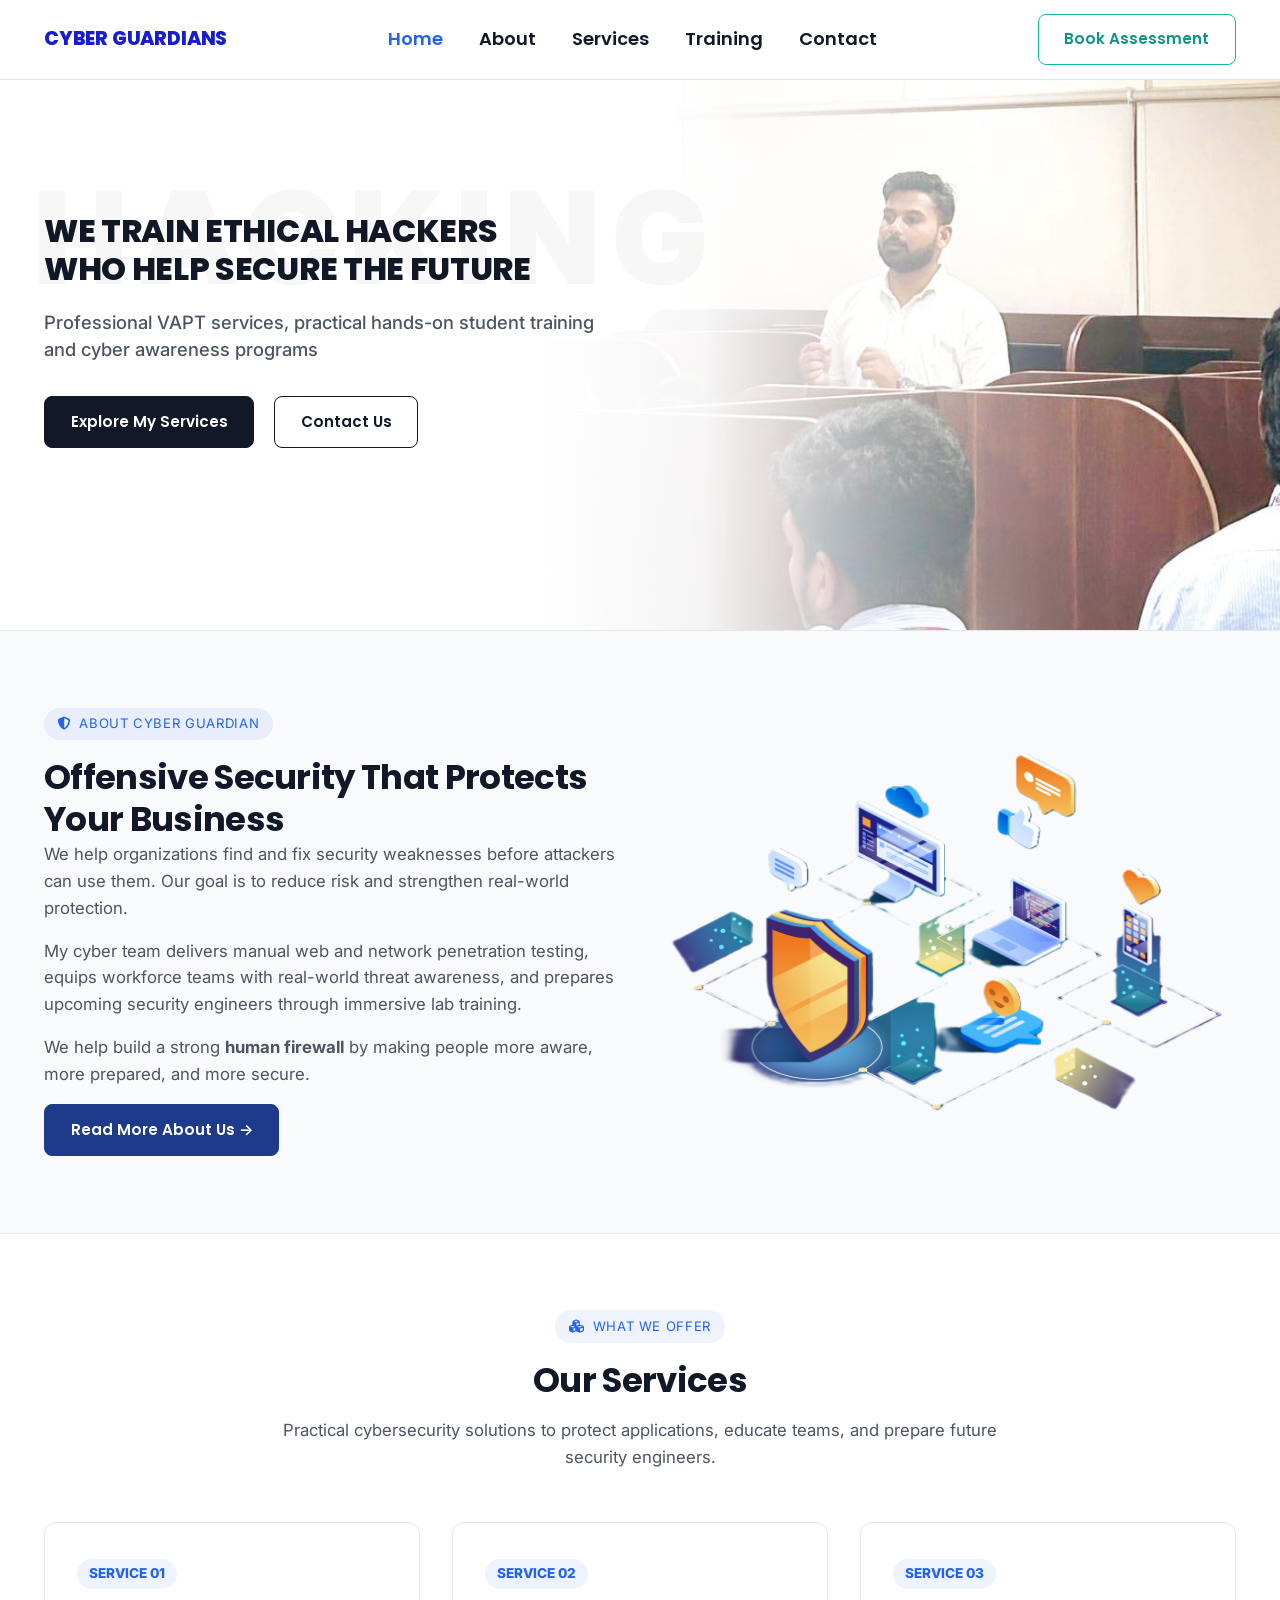
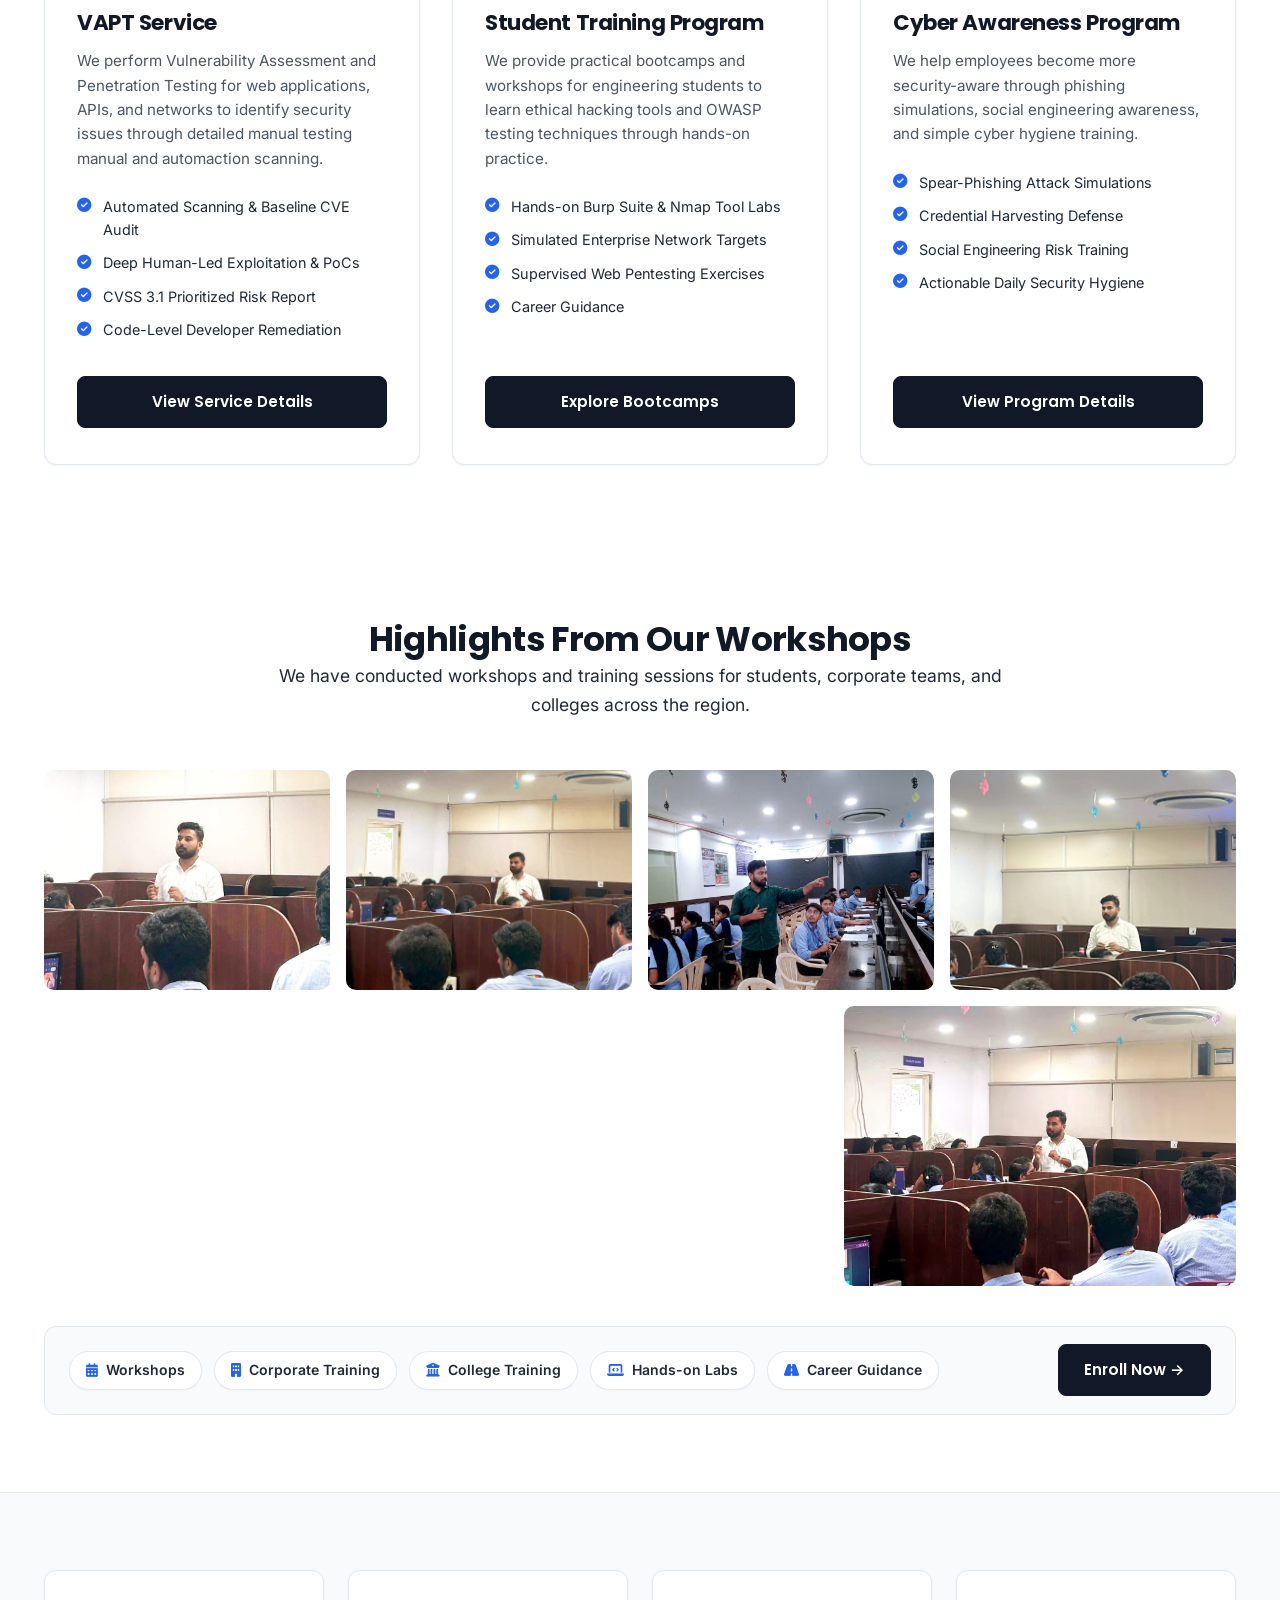
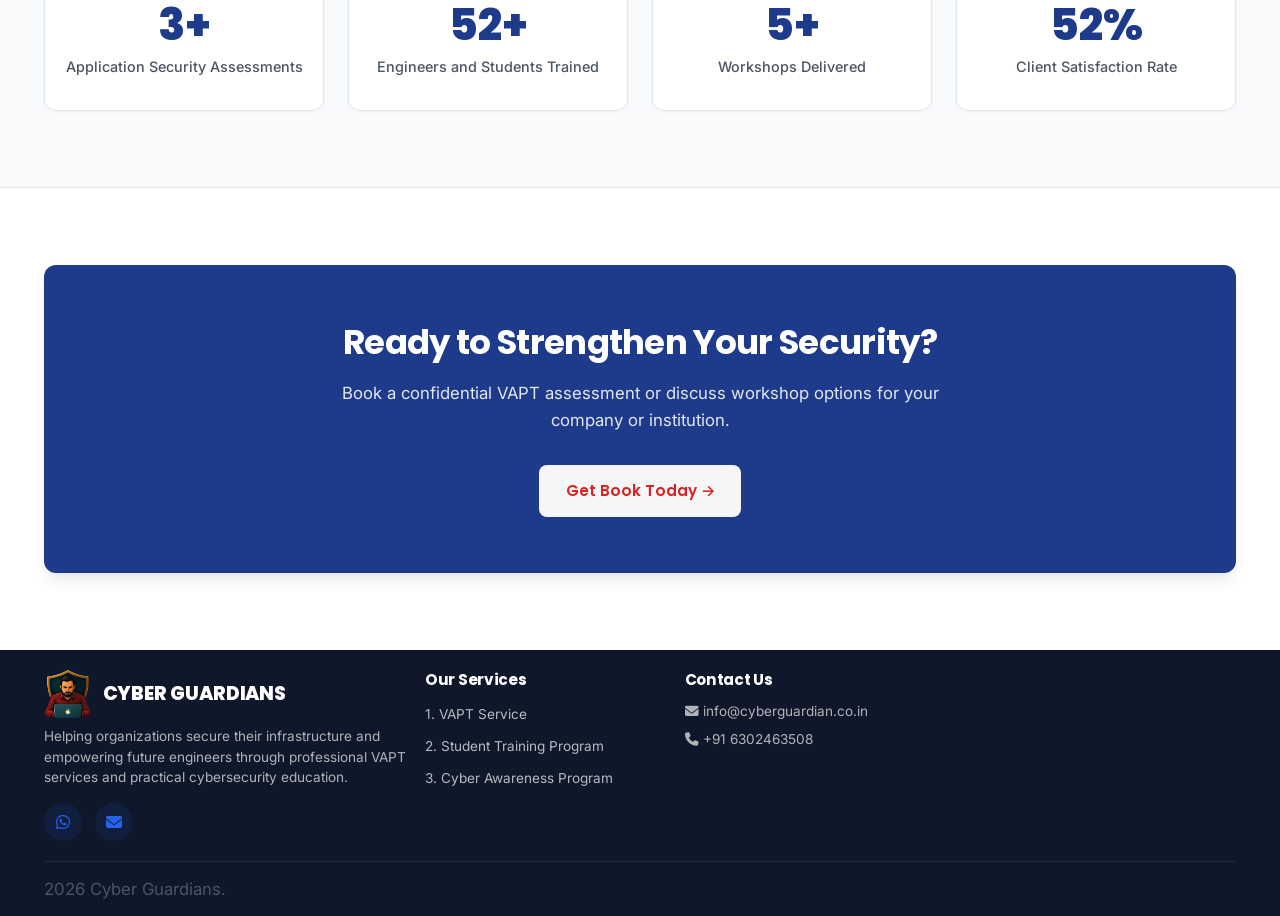
==== commit 04df1960: "contact update" ====
--- a/index.html
+++ b/index.html
@@ -36,7 +36,7 @@
         <nav class="navbar" id="navbar">
             <div class="container nav-container">
                 <a href="index.html" class="logo-link">
-                    <span class="logo-text">CYBER GUARDIAN</span>
+                    <span class="logo-text">CYBER GUARDIANS</span>
                 </a>
 
                 <ul class="nav-menu" id="navMenu">
@@ -48,7 +48,7 @@
                 </ul>
 
                 <div class="nav-cta">
-                    <a href="contact.html" class="btn btn-outline-teal">Book Assessment</a>
+                    <a href="contact.html#contact" class="btn btn-outline-teal">Book Assessment</a>
                     <button class="hamburger" id="hamburger" aria-label="Toggle Navigation Menu" aria-expanded="false">
                         <span></span>
                         <span></span>
@@ -87,7 +87,7 @@
                         <div class="section-tag"><i class="fa-solid fa-shield-halved"></i> About Cyber Guardian</div>
                         <h2>Offensive Security That Protects Your Business</h2>
                         <p>We help organizations find and fix security weaknesses before attackers can use them. Our goal is to reduce risk and strengthen real-world protection.</p>
-                        <p>Cyber Guardian delivers manual web and network penetration testing, equips workforce teams with real-world threat awareness, and prepares upcoming security engineers through immersive lab training.</p>
+                        <p>My cyber team delivers manual web and network penetration testing, equips workforce teams with real-world threat awareness, and prepares upcoming security engineers through immersive lab training.</p>
                         <p>We help build a strong <strong>human firewall</strong> by making people more aware, more prepared, and more secure.</p>
                         <div class="mt-3">
                             <a href="about.html" class="btn btn-primary">Read More About Us &rarr;</a>
@@ -95,7 +95,7 @@
                     </div>
                     <div class="reveal">
                         <div class="mobile-hide-image" style="overflow: hidden;">
-                            <img src="assets/firewall.png" alt="Cyber Guardian Security Leadership">
+                            <img src="assets/firewall.png" alt="firewall image">
                         </div>
                     </div>
                 </div>
@@ -257,20 +257,14 @@
                 <div class="footer-brand">
                     <a href="index.html" class="logo-link">
                          <img src="assets/logo.png" alt="Cyber Guardian Logo">
-                        <span class="logo-text" style="color: #FFFFFF;">CYBER GUARDIAN</span>
+                        <span class="logo-text" style="color: #FFFFFF;">CYBER GUARDIANS</span>
                     </a>
                     <p>Helping organizations secure their infrastructure and empowering future engineers through professional VAPT services and practical cybersecurity education.</p>
                     <div class="footer-socials">
-                       <a href="https://linkedin.com/in/samba-siva-rao-12linked" target="_blank"  aria-label="LinkedIn">
-                            <i class="fa-brands fa-linkedin-in"></i>
-                        </a>
-                        <a href="https://www.instagram.com/cyber__guardian" target="_blank" aria-label="Instagram">
-                            <i class="fa-brands fa-instagram"></i>
-                        </a>
                         <a href="https://wa.me/6302463508" target="_blank" aria-label="WhatsApp">
                             <i class="fa-brands fa-whatsapp"></i>
                         </a>
-                        <a href="mailto:sambayadav121@gmail.com" aria-label="Email">
+                        <a href="mailto:info@cyberguardian.co.in" aria-label="Email">
                             <i class="fa-solid fa-envelope"></i>
                         </a>
                     </div>
@@ -293,7 +287,7 @@
             </div>
 
             <div class="footer-bottom">
-                <p> <span id="currentYear"></span> Cyber Guardian.</p>
+                <p> <span id="currentYear"></span> Cyber Guardians.</p>
         </div>
     </footer>
 
--- a/css/style.css
+++ b/css/style.css
@@ -3,7 +3,6 @@
 CYBER GUARDIAN | Production-Ready Fluid & Responsive Stylesheet
 ================================================================
 */
-
 /* -------------------------------------------------------------
    1. Design Tokens & CSS Variables
 ------------------------------------------------------------- */
@@ -164,8 +163,9 @@
 }
 
 .btn-dark:hover {
-    background-color: #1F2937;
-    transform: translateY(-1px);
+    background: #0d6efd;
+    transform: translateY(-3px);
+    box-shadow: 0 12px 25px rgba(13,110,253,.35);
 }
 
 .btn-outline-dark {
@@ -798,6 +798,8 @@
     font-size: .85rem;
     font-weight: 600;
 }
+
+
 
 .footer-socials {
     display: flex;
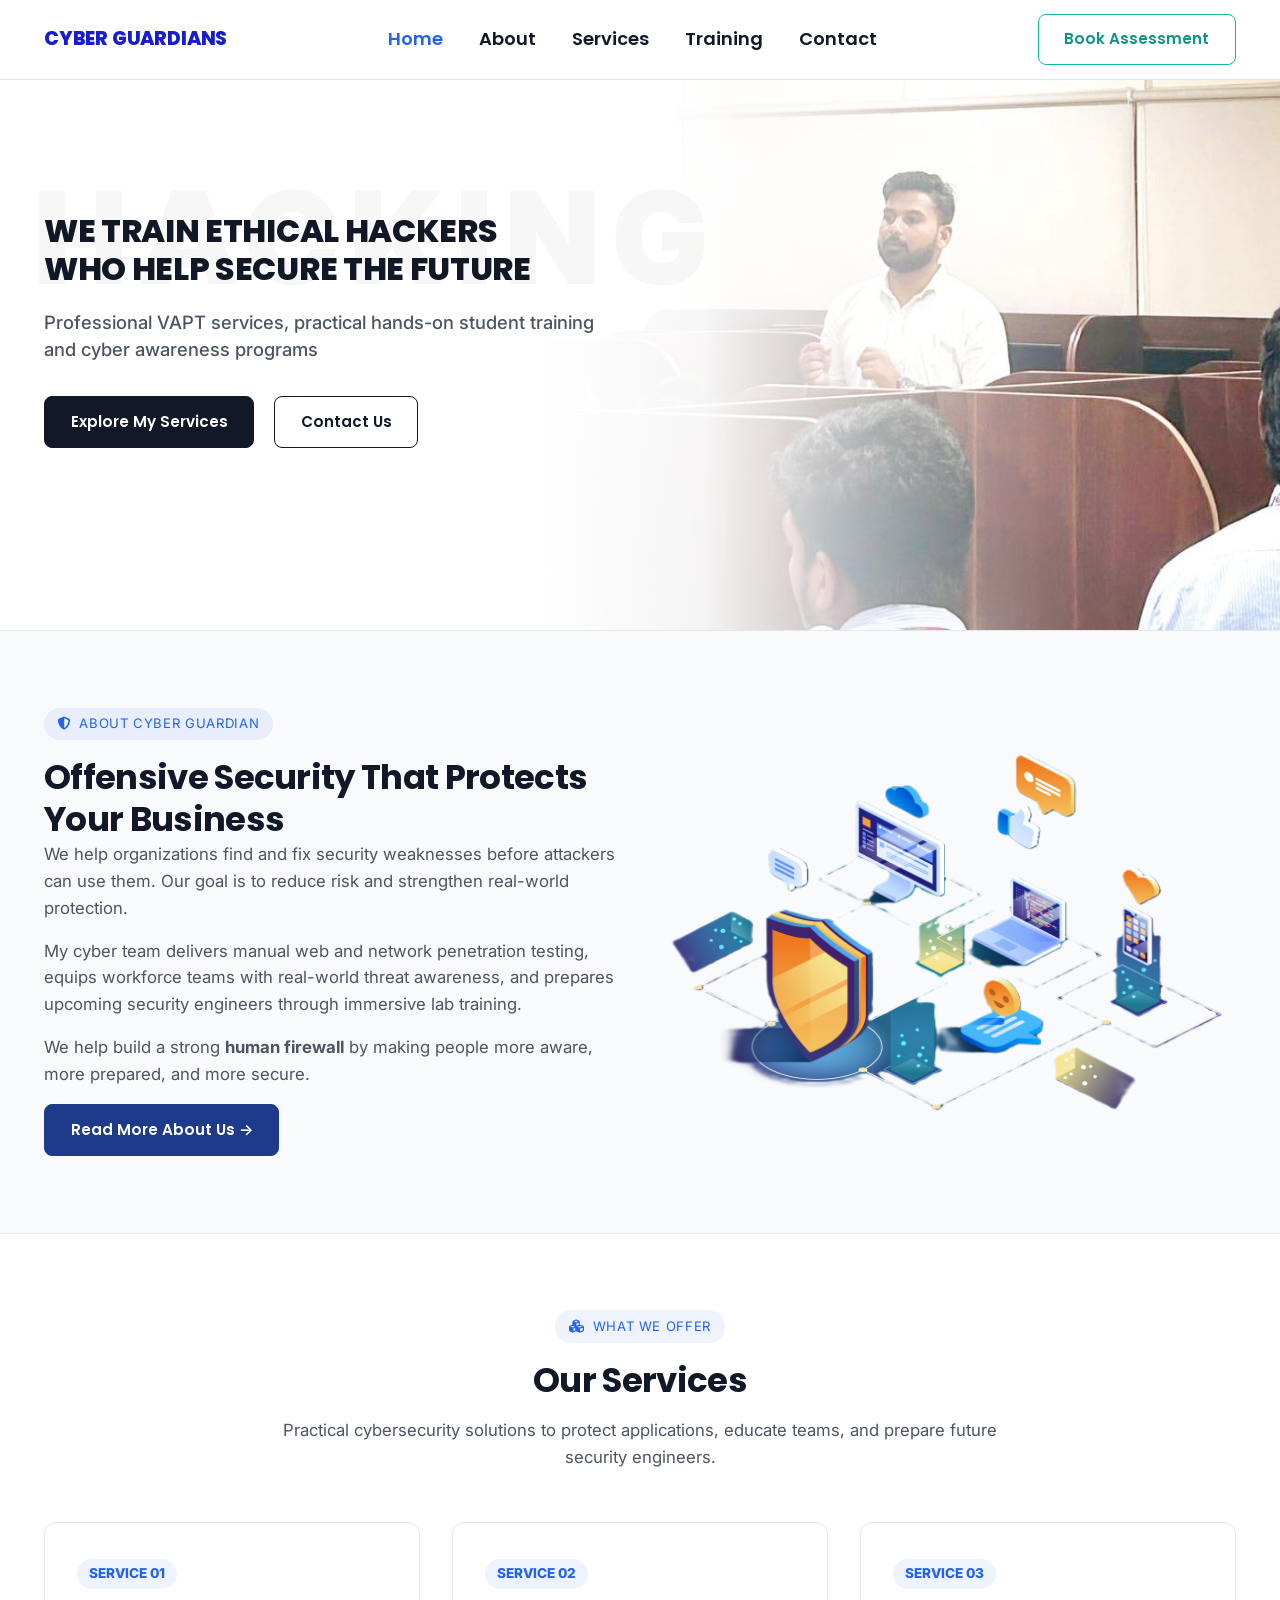
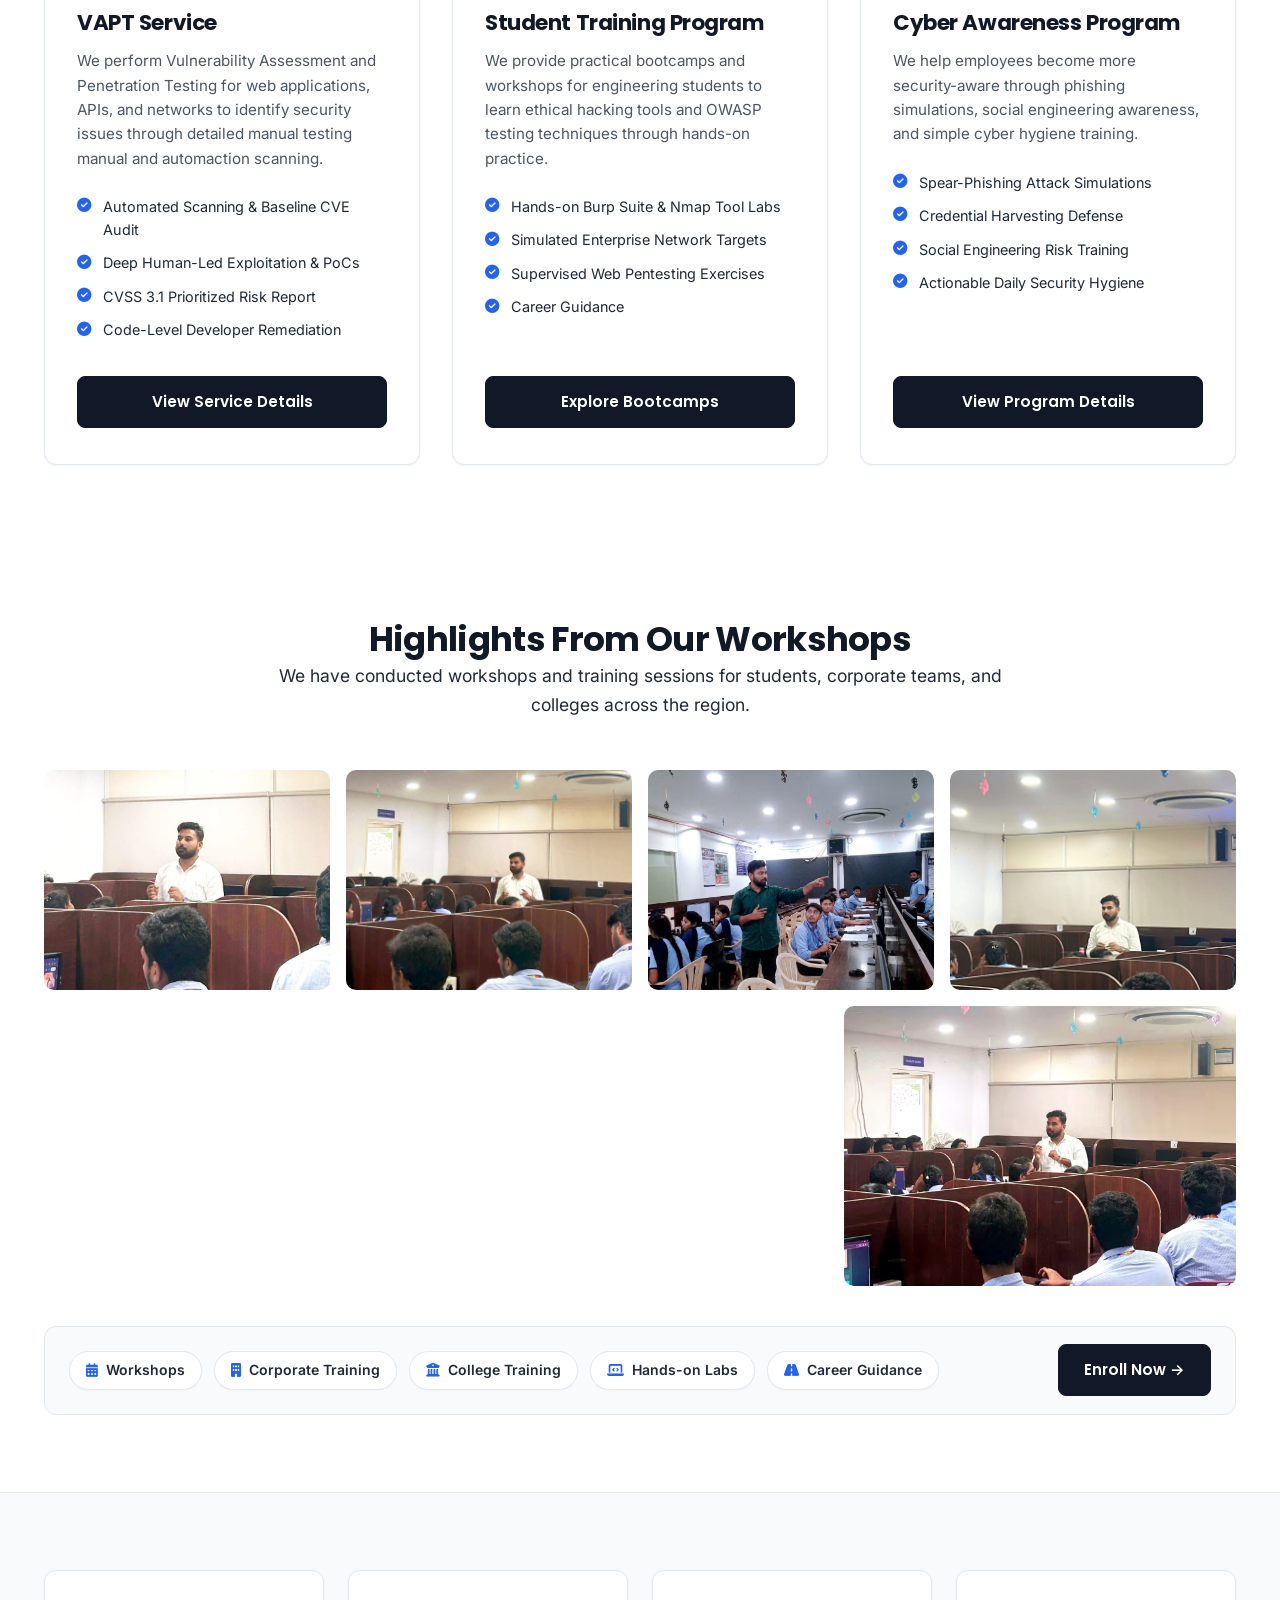
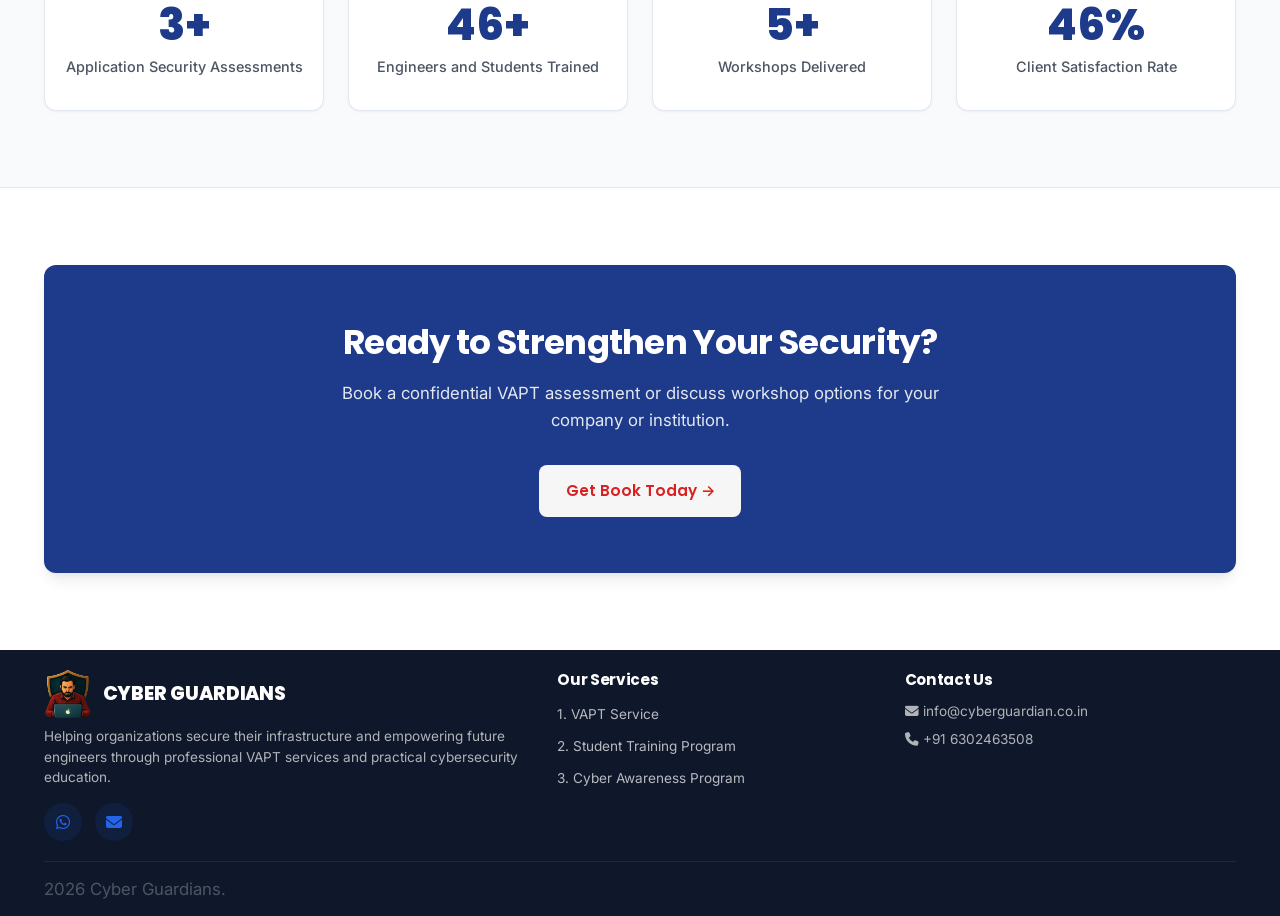
==== commit fa08f7d8: "form tag fix" ====
--- a/index.html
+++ b/index.html
@@ -261,7 +261,7 @@
                     </a>
                     <p>Helping organizations secure their infrastructure and empowering future engineers through professional VAPT services and practical cybersecurity education.</p>
                     <div class="footer-socials">
-                        <a href="https://wa.me/6302463508" target="_blank" aria-label="WhatsApp">
+                        <a href="https://wa.me/916302463508" target="_blank" aria-label="WhatsApp">
                             <i class="fa-brands fa-whatsapp"></i>
                         </a>
                         <a href="mailto:info@cyberguardian.co.in" aria-label="Email">
--- a/css/style.css
+++ b/css/style.css
@@ -7,38 +7,41 @@
    1. Design Tokens & CSS Variables
 ------------------------------------------------------------- */
 :root {
-    --color-primary: #1E3A8A;        /* Deep Navy Blue */
-    --color-primary-hover: #1E40AF;  
-    --color-secondary: #2563EB;      /* Royal Blue */
+    --color-primary: #1E3A8A;
+    /* Deep Navy Blue */
+    --color-primary-hover: #1E40AF;
+    --color-secondary: #2563EB;
+    /* Royal Blue */
     --color-secondary-hover: #1D4ED8;
-    --color-accent: #F59E0B;         /* Amber Gold */
+    --color-accent: #F59E0B;
+    /* Amber Gold */
     --color-accent-hover: #D97706;
-    
-    --color-bg: #FFFFFF;             
-    --color-bg-light: #F8FAFC;       
-    --color-bg-dark: #0B132B;        
-    --color-bg-card: #FFFFFF;        
-    --color-border: #E2E8F0;        
+
+    --color-bg: #FFFFFF;
+    --color-bg-light: #F8FAFC;
+    --color-bg-dark: #0B132B;
+    --color-bg-card: #FFFFFF;
+    --color-border: #E2E8F0;
     --color-border-hover: #CBD5E1;
-    
-    --color-text: #1F2937;          
-    --color-subtext: #4B5563;       
-    --color-heading: #111827;       
+
+    --color-text: #1F2937;
+    --color-subtext: #4B5563;
+    --color-heading: #111827;
     --color-text-dark: #1F2937;
-    
+
     --font-primary: 'Inter', -apple-system, BlinkMacSystemFont, "Segoe UI", Roboto, sans-serif;
     --font-heading: 'Poppins', 'Inter', sans-serif;
-    
+
     --shadow-sm: 0 1px 3px rgba(0, 0, 0, 0.05);
     --shadow-md: 0 4px 6px -1px rgba(0, 0, 0, 0.06), 0 2px 4px -1px rgba(0, 0, 0, 0.03);
     --shadow-lg: 0 10px 15px -3px rgba(0, 0, 0, 0.08), 0 4px 6px -2px rgba(0, 0, 0, 0.04);
     --shadow-hover: 0 12px 20px -3px rgba(30, 58, 138, 0.12);
-    
+
     --radius-sm: 6px;
     --radius-md: 8px;
     --radius-lg: 12px;
     --radius-full: 9999px;
-    
+
     --transition: all 0.25s cubic-bezier(0.16, 1, 0.3, 1);
     --max-width: 1240px;
     --navbar-height: 80px;
@@ -58,7 +61,9 @@
 
 
 /* Reset & Prevent Horizontal Overflow */
-*, *::before, *::after {
+*,
+*::before,
+*::after {
     margin: 0;
     padding: 0;
     box-sizing: border-box;
@@ -85,12 +90,32 @@
     width: 100%;
 }
 
-a { text-decoration: none; color: inherit; transition: var(--transition); }
-ul, ol { list-style: none; }
-img, video { max-width: 100%; height: auto; display: block; object-fit: cover; }
+a {
+    text-decoration: none;
+    color: inherit;
+    transition: var(--transition);
+}
+
+ul,
+ol {
+    list-style: none;
+}
+
+img,
+video {
+    max-width: 100%;
+    height: auto;
+    display: block;
+    object-fit: cover;
+}
 
 /* Responsive Fluid Typography */
-h1, h2, h3, h4, h5, h6 {
+h1,
+h2,
+h3,
+h4,
+h5,
+h6 {
     font-family: var(--font-heading);
     color: var(--color-heading);
     font-weight: 700;
@@ -98,13 +123,31 @@
     letter-spacing: -0.02em;
 }
 
-h1 { font-size: clamp(2.1rem, 4vw, 2.75rem); }
-h2 { font-size: clamp(1.6rem, 3.2vw, 2.125rem); }
-h3 { font-size: clamp(1.25rem, 2.2vw, 1.5rem); }
-h4 { font-size: clamp(1.1rem, 1.8vw, 1.25rem); }
-
-p { color: var(--color-subtext); margin-bottom: 1rem; font-size: clamp(0.95rem, 1.5vw, 1.05rem); }
-p:last-child { margin-bottom: 0; }
+h1 {
+    font-size: clamp(2.1rem, 4vw, 2.75rem);
+}
+
+h2 {
+    font-size: clamp(1.6rem, 3.2vw, 2.125rem);
+}
+
+h3 {
+    font-size: clamp(1.25rem, 2.2vw, 1.5rem);
+}
+
+h4 {
+    font-size: clamp(1.1rem, 1.8vw, 1.25rem);
+}
+
+p {
+    color: var(--color-subtext);
+    margin-bottom: 1rem;
+    font-size: clamp(0.95rem, 1.5vw, 1.05rem);
+}
+
+p:last-child {
+    margin-bottom: 0;
+}
 
 .container {
     width: 100%;
@@ -113,8 +156,15 @@
     padding: 0 1.5rem;
 }
 
-.section { padding: clamp(2.5rem, 6vw, 5.5rem) 0; }
-.section-light { background-color: var(--color-bg-light); border-top: 1px solid var(--color-border); border-bottom: 1px solid var(--color-border); }
+.section {
+    padding: clamp(2.5rem, 6vw, 5.5rem) 0;
+}
+
+.section-light {
+    background-color: var(--color-bg-light);
+    border-top: 1px solid var(--color-border);
+    border-bottom: 1px solid var(--color-border);
+}
 
 .section-title {
     text-align: center;
@@ -165,7 +215,7 @@
 .btn-dark:hover {
     background: #0d6efd;
     transform: translateY(-3px);
-    box-shadow: 0 12px 25px rgba(13,110,253,.35);
+    box-shadow: 0 12px 25px rgba(13, 110, 253, .35);
 }
 
 .btn-outline-dark {
@@ -200,7 +250,9 @@
     color: #FFFFFF;
 }
 
-.btn-full { width: 100%; }
+.btn-full {
+    width: 100%;
+}
 
 /* Navbar */
 .navbar {
@@ -215,7 +267,9 @@
     transition: var(--transition);
 }
 
-.navbar.scrolled { box-shadow: var(--shadow-md); }
+.navbar.scrolled {
+    box-shadow: var(--shadow-md);
+}
 
 .nav-container {
     height: 100%;
@@ -240,7 +294,7 @@
     font-family: var(--font-heading);
     font-size: clamp(1rem, 2vw, 1.2rem);
     font-weight: 800;
-    color: #181ece; 
+    color: #181ece;
     letter-spacing: -0.01em;
     white-space: nowrap;
 }
@@ -258,7 +312,8 @@
     color: #374151;
 }
 
-.nav-link:hover, .nav-link.active {
+.nav-link:hover,
+.nav-link.active {
     color: var(--color-secondary);
 }
 
@@ -280,7 +335,7 @@
 .hamburger span {
     width: 28px;
     height: 3px;
-    background: #1E3A8A;  
+    background: #1E3A8A;
     border-radius: 2px;
     display: block;
 }
@@ -476,7 +531,12 @@
 }
 
 /* Top 4 Items Span 1 Column Each */
-.glimpse-top-1, .glimpse-top-2, .glimpse-top-3, .glimpse-top-4 { grid-column: span 1; }
+.glimpse-top-1,
+.glimpse-top-2,
+.glimpse-top-3,
+.glimpse-top-4 {
+    grid-column: span 1;
+}
 
 /* Bottom Row Spans aligned to exact same margin bounds */
 .glimpse-bottom-wide {
@@ -722,9 +782,21 @@
     box-shadow: var(--shadow-lg);
 }
 
-.cta-banner h2 { color: #FFFFFF; margin-bottom: 1rem; }
-.cta-banner p { color: #E2E8F0; max-width: 640px; margin: 0 auto 2rem auto; }
-.cta-banner a { background-color: rgb(247, 246, 246); color: rgb(218, 32, 32); }
+.cta-banner h2 {
+    color: #FFFFFF;
+    margin-bottom: 1rem;
+}
+
+.cta-banner p {
+    color: #E2E8F0;
+    max-width: 640px;
+    margin: 0 auto 2rem auto;
+}
+
+.cta-banner a {
+    background-color: rgb(247, 246, 246);
+    color: rgb(218, 32, 32);
+}
 
 /* Contact Form */
 .contact-grid {
@@ -768,7 +840,7 @@
     justify-content: center;
     align-items: center;
     border-radius: 50%;
-    background: rgba(37,99,235,.1);
+    background: rgba(37, 99, 235, .1);
     color: var(--color-secondary);
 }
 
@@ -800,6 +872,46 @@
 }
 
 
+.contact-btn {
+    display: inline-flex;
+    align-items: center;
+    justify-content: center;
+    gap: 10px;
+    margin-top: 15px;
+    height: 50%;
+    width: 50%;
+    padding: 15px 25px;
+
+    background: #04e808;
+    color: #fff;
+
+    border: none;
+    border-radius: 10px;
+
+    font-size: 16px;
+    font-weight: 600;
+    cursor: pointer;
+
+    transition: all 0.3s ease;
+    box-shadow: 0 5px 15px rgba(26, 26, 26, 0.15);
+}
+
+.contact-btn i {
+    font-size: 18px;
+    transition: transform .3s ease;
+}
+
+.contact-btn:hover {
+    background: #0d6efd;
+    transform: translateY(-3px);
+    box-shadow: 0 12px 25px rgba(13, 110, 253, .35);
+}
+
+.contact-btn:hover i {
+    transform: translateX(5px);
+}
+
+
 
 .footer-socials {
     display: flex;
@@ -813,13 +925,27 @@
     align-items: center;
     justify-content: center;
     border-radius: 50%;
-    background: rgba(37,99,235,.1);
+    background: rgba(37, 99, 235, .1);
     color: var(--color-secondary);
 }
 
-.form-group { margin-bottom: 1.25rem; }
-.form-row { display: grid; grid-template-columns: repeat(2, 1fr); gap: 1.25rem; }
-.form-label { display: block; font-size: 0.9rem; font-weight: 600; margin-bottom: 0.4rem; }
+.form-group {
+    margin-bottom: 1.25rem;
+}
+
+.form-row {
+    display: grid;
+    grid-template-columns: repeat(2, 1fr);
+    gap: 1.25rem;
+}
+
+.form-label {
+    display: block;
+    font-size: 0.9rem;
+    font-weight: 600;
+    margin-bottom: 0.4rem;
+}
+
 .form-control {
     width: 100%;
     padding: 0.75rem 1rem;
@@ -846,8 +972,19 @@
     display: none;
 }
 
-.form-feedback.success { display: block; background-color: #DEF7EC; color: #03543F; border: 1px solid #BCF0DA; }
-.form-feedback.error { display: block; background-color: #FDE8E8; color: #9B1C1C; border: 1px solid #FBD5D5; }
+.form-feedback.success {
+    display: block;
+    background-color: #DEF7EC;
+    color: #03543F;
+    border: 1px solid #BCF0DA;
+}
+
+.form-feedback.error {
+    display: block;
+    background-color: #FDE8E8;
+    color: #9B1C1C;
+    border: 1px solid #FBD5D5;
+}
 
 /* Page Banner */
 .page-banner {
@@ -865,77 +1002,120 @@
     margin-bottom: 0.75rem;
 }
 
-.breadcrumb a { color: var(--color-secondary); }
+.breadcrumb a {
+    color: var(--color-secondary);
+}
 
 /* Accordion Component */
-.accordion { max-width: 820px; margin: 0 auto; display: flex; flex-direction: column; gap: 1rem; }
-.accordion-item { background-color: #FFFFFF; border: 1px solid var(--color-border); border-radius: var(--radius-md); overflow: hidden; }
-.accordion-item.active { border-color: var(--color-secondary); }
-.accordion-header { padding: 1.25rem 1.5rem; display: flex; align-items: center; justify-content: space-between; cursor: pointer; }
-.accordion-header h4 { font-size: 1.05rem; color: var(--color-heading); }
-.accordion-content { max-height: 0; overflow: hidden; transition: max-height 0.3s ease-out; background-color: var(--color-bg-light); }
-.accordion-item.active .accordion-content { max-height: 300px; border-top: 1px solid var(--color-border); }
-.accordion-body { padding: 1.25rem 1.5rem; font-size: 0.95rem; color: var(--color-subtext); }
+.accordion {
+    max-width: 820px;
+    margin: 0 auto;
+    display: flex;
+    flex-direction: column;
+    gap: 1rem;
+}
+
+.accordion-item {
+    background-color: #FFFFFF;
+    border: 1px solid var(--color-border);
+    border-radius: var(--radius-md);
+    overflow: hidden;
+}
+
+.accordion-item.active {
+    border-color: var(--color-secondary);
+}
+
+.accordion-header {
+    padding: 1.25rem 1.5rem;
+    display: flex;
+    align-items: center;
+    justify-content: space-between;
+    cursor: pointer;
+}
+
+.accordion-header h4 {
+    font-size: 1.05rem;
+    color: var(--color-heading);
+}
+
+.accordion-content {
+    max-height: 0;
+    overflow: hidden;
+    transition: max-height 0.3s ease-out;
+    background-color: var(--color-bg-light);
+}
+
+.accordion-item.active .accordion-content {
+    max-height: 300px;
+    border-top: 1px solid var(--color-border);
+}
+
+.accordion-body {
+    padding: 1.25rem 1.5rem;
+    font-size: 0.95rem;
+    color: var(--color-subtext);
+}
 
 /* Footer */
-.footer { 
-    background-color: #0F172A; 
-    color: #94A3B8; 
-    padding-top: 1.25rem; 
-    margin-top: auto; 
-    width: 100%; 
-}
-
-.footer-grid { 
-    display: grid; 
-    grid-template-columns: 1.5fr 1fr 1fr 1.2fr; 
-    gap: 1rem; 
-    padding-bottom: 1.25rem; 
-    border-bottom: 1px solid #1E293B; 
-}
-
-.footer-title { 
-    color: #FFFFFF; 
-    font-size: 0.95rem; 
-    margin-bottom: 0.75rem;  
-}
-
-.footer-links li { 
-    margin-bottom: 0.4rem; 
+.footer {
+    background-color: #0F172A;
+    color: #94A3B8;
+    padding-top: 1.25rem;
+    margin-top: auto;
+    width: 100%;
+}
+
+.footer-grid {
+    display: grid;
+    grid-template-columns: 3fr 2fr 2fr;
+    gap: 1rem;
+    padding-bottom: 1.25rem;
+    border-bottom: 1px solid #1E293B;
+}
+
+.footer-title {
+    color: #FFFFFF;
+    font-size: 0.95rem;
+    margin-bottom: 0.75rem;
+}
+
+.footer-links li {
+    margin-bottom: 0.4rem;
     opacity: 70%;
 }
 
-.footer-links a { 
-    color: #FFFFFF; 
-    font-size: 0.85rem; 
-}
-
-.footer-links a:hover { 
-    color: #FFFFFF; 
-}
-
-.footer-bottom { 
-    padding: 0.85rem 0; 
-    display: flex; 
-    align-items: center; 
-    justify-content: space-between; 
-    font-size: 0.8rem; 
-    color: #64748B; 
-}
-
-.footer-brand p { 
-    font-size: 0.85rem; 
-    line-height: 1.5; 
-    margin-top: 0.5rem; 
-    color: whitesmoke; 
-    opacity: 70%; 
-}
-
-.footer-contact-info p { 
-    font-size: 0.85rem; 
-    margin-bottom: 0.4rem; 
-    color: whitesmoke; 
-    opacity: 70%; 
+.footer-links a {
+    color: #FFFFFF;
+    font-size: 0.85rem;
+}
+
+.footer-links a:hover {
+    color: #FFFFFF;
+}
+
+.footer-bottom {
+    padding: 0.85rem 0;
+    display: flex;
+    align-items: center;
+    justify-content: space-between;
+    font-size: 0.8rem;
+    color: #64748B;
+}
+
+.footer-brand p {
+    font-size: 0.85rem;
+    line-height: 1.5;
+    margin-top: 0.5rem;
+    color: whitesmoke;
+    opacity: 70%;
+}
+
+.footer-contact-info p {
+    font-size: 0.85rem;
+    margin-bottom: 0.4rem;
+    color: whitesmoke;
+    opacity: 70%;
 }
 
 /* Scroll-to-Top Button */
@@ -985,12 +1165,10 @@
     display: flex;
     align-items: center;
     padding: clamp(3rem, 3vw, 5rem) 0;
-    background: linear-gradient(
-        120deg,
-        #FFFFFF 0%,
-        #fafbff 55%,
-        #c7d2fe 100%
-    );
+    background: linear-gradient(120deg,
+            #FFFFFF 0%,
+            #fafbff 55%,
+            #c7d2fe 100%);
 }
 
 /* Floating animated background shapes */
@@ -1090,10 +1268,23 @@
 }
 
 @keyframes float-shape {
-    0%, 100% { transform: translateY(0) rotate(0deg); }
-    25% { transform: translateY(-15px) rotate(5deg); }
-    50% { transform: translateY(-25px) rotate(-3deg); }
-    75% { transform: translateY(-10px) rotate(2deg); }
+
+    0%,
+    100% {
+        transform: translateY(0) rotate(0deg);
+    }
+
+    25% {
+        transform: translateY(-15px) rotate(5deg);
+    }
+
+    50% {
+        transform: translateY(-25px) rotate(-3deg);
+    }
+
+    75% {
+        transform: translateY(-10px) rotate(2deg);
+    }
 }
 
 /* Hero Grid Layout */
@@ -1286,13 +1477,28 @@
 }
 
 @keyframes float-card {
-    0%, 100% { transform: translateY(0) rotate(0deg); }
-    50% { transform: translateY(-10px) rotate(3deg); }
+
+    0%,
+    100% {
+        transform: translateY(0) rotate(0deg);
+    }
+
+    50% {
+        transform: translateY(-10px) rotate(3deg);
+    }
 }
 
 /* Scroll reveal */
-.reveal { opacity: 0; transform: translateY(20px); transition: opacity 0.5s ease, transform 0.5s ease; }
-.reveal.active { opacity: 1; transform: translateY(0); }
+.reveal {
+    opacity: 0;
+    transform: translateY(20px);
+    transition: opacity 0.5s ease, transform 0.5s ease;
+}
+
+.reveal.active {
+    opacity: 1;
+    transform: translateY(0);
+}
 
 /* Service Cards Layout */
 .service-cards {
@@ -1306,14 +1512,14 @@
     background: #ffffff;
     padding: 2.5rem;
     border-radius: 18px;
-    box-shadow: 0 10px 30px rgba(0,0,0,0.08);
-    border: 1px solid rgba(0,0,0,0.05);
+    box-shadow: 0 10px 30px rgba(0, 0, 0, 0.08);
+    border: 1px solid rgba(0, 0, 0, 0.05);
     transition: all 0.3s ease;
 }
 
 .service-card:hover {
     transform: translateY(-8px);
-    box-shadow: 0 18px 40px rgba(0,0,0,0.12);
+    box-shadow: 0 18px 40px rgba(0, 0, 0, 0.12);
 }
 
 /* Heading */
@@ -1350,10 +1556,294 @@
     transform: translateY(-2px);
 }
 
-/* Responsive */
-@media(max-width: 900px) {
-    .contact-grid {
-        grid-template-columns: 1fr;
-        gap: 2rem;
+
+
+/* -------------------------------------------------------------
+   Form Note Helper Text
+------------------------------------------------------------- */
+.form-note {
+    font-size: 10px;
+    margin-top: 10px;
+    color: var(--color-subtext);
+}
+
+.info-sub {
+    font-size: small;
+}
+
+.footer-logo-text {
+    color: #ffffff;
+}
+
+/* -------------------------------------------------------------
+   Custom Notification Toast (error info, bottom-right)
+------------------------------------------------------------- */
+.cg-notif {
+    position: fixed;
+    bottom: 24px;
+    right: 24px;
+    z-index: 99999;
+    min-width: 280px;
+    max-width: min(420px, calc(100vw - 32px));
+    border-radius: 14px;
+    box-shadow: 0 8px 32px rgba(0, 0, 0, 0.28), 0 2px 8px rgba(0, 0, 0, 0.18);
+    font-family: var(--font-primary);
+    font-size: 0.93rem;
+    animation: cgSlideIn 0.35s cubic-bezier(.4, 0, .2, 1) forwards;
+    backdrop-filter: blur(8px);
+}
+
+@keyframes cgSlideIn {
+    from {
+        opacity: 0;
+        transform: translateY(40px) scale(0.96);
     }
+
+    to {
+        opacity: 1;
+        transform: translateY(0) scale(1);
+    }
+}
+
+@keyframes cgSlideOut {
+    from {
+        opacity: 1;
+        transform: translateY(0) scale(1);
+    }
+
+    to {
+        opacity: 0;
+        transform: translateY(30px) scale(0.96);
+    }
+}
+
+.cg-notif--success {
+    background: linear-gradient(135deg, #0d2b1e, #0a4a2f);
+    border: 1.5px solid #1aff8c44;
+}
+
+.cg-notif--error {
+    background: linear-gradient(135deg, #2b0d0d, #4a0a1a);
+    border: 1.5px solid #ff4a6e44;
+}
+
+.cg-notif--info {
+    background: linear-gradient(135deg, #0d1a2b, #0a2a4a);
+    border: 1.5px solid #4a8fff44;
+}
+
+.cg-notif-inner {
+    display: flex;
+    align-items: flex-start;
+    gap: 12px;
+    padding: 16px 14px 16px 18px;
+}
+
+.cg-notif-icon {
+    font-size: 1.4rem;
+    flex-shrink: 0;
+    margin-top: 1px;
+}
+
+.cg-notif-body {
+    flex: 1;
+}
+
+.cg-notif-msg {
+    margin: 0 0 4px;
+    color: #f0f0f0;
+    line-height: 1.45;
+    font-weight: 500;
+}
+
+.cg-notif-reasons {
+    margin: 8px 0 0;
+    padding: 0 0 0 18px;
+    color: #ffb8b8;
+    font-size: 0.85rem;
+    line-height: 1.5;
+}
+
+.cg-notif-reasons li {
+    margin-bottom: 2px;
+}
+
+.cg-notif-close {
+    background: none;
+    border: none;
+    color: #aaa;
+    font-size: 1.3rem;
+    cursor: pointer;
+    padding: 0 2px;
+    line-height: 1;
+    flex-shrink: 0;
+    transition: color 0.2s;
+    margin-top: -2px;
+}
+
+.cg-notif-close:hover {
+    color: #fff;
+}
+
+
+
+/* -------------------------------------------------------------
+   Modal Alert Dialog (must-click-OK, success & error)
+------------------------------------------------------------- */
+#cg-modal-overlay {
+    position: fixed;
+    inset: 0;
+    z-index: 999999;
+    background: rgba(0, 0, 0, 0.72);
+    backdrop-filter: blur(6px);
+    display: flex;
+    align-items: center;
+    justify-content: center;
+    padding: 20px;
+    animation: cgFadeIn 0.25s ease forwards;
+}
+
+@keyframes cgFadeIn {
+    from {
+        opacity: 0;
+    }
+
+    to {
+        opacity: 1;
+    }
+}
+
+@keyframes cgFadeOut {
+    from {
+        opacity: 1;
+    }
+
+    to {
+        opacity: 0;
+    }
+}
+
+@keyframes cgPopIn {
+    from {
+        opacity: 0;
+        transform: scale(0.88) translateY(20px);
+    }
+
+    to {
+        opacity: 1;
+        transform: scale(1) translateY(0);
+    }
+}
+
+#cg-modal-box {
+    border-radius: 20px;
+    box-shadow: 0 24px 60px rgba(0, 0, 0, 0.55), 0 0 0 1px rgba(255, 255, 255, 0.05);
+    padding: 40px 36px 32px;
+    max-width: 420px;
+    width: 100%;
+    text-align: center;
+    font-family: var(--font-primary);
+    animation: cgPopIn 0.3s cubic-bezier(.4, 0, .2, 1) forwards;
+    position: relative;
+}
+
+#cg-modal-box.success {
+    background: linear-gradient(145deg, #0d1f2d, #0a2e1a);
+    border: 1.5px solid rgba(0, 255, 140, 0.25);
+}
+
+#cg-modal-box.error {
+    background: linear-gradient(145deg, #2b0d0d, #1a0a0a);
+    border: 1.5px solid rgba(255, 80, 80, 0.3);
+}
+
+#cg-modal-icon {
+    font-size: 3rem;
+    margin-bottom: 16px;
+    display: block;
+}
+
+#cg-modal-box.success #cg-modal-icon {
+    filter: drop-shadow(0 0 12px rgba(0, 255, 140, 0.5));
+}
+
+#cg-modal-box.error #cg-modal-icon {
+    filter: drop-shadow(0 0 12px rgba(255, 80, 80, 0.5));
+}
+
+#cg-modal-title {
+    font-size: 1.25rem;
+    font-weight: 700;
+    color: #ffffff;
+    margin: 0 0 12px;
+    font-family: var(--font-heading);
+}
+
+#cg-modal-msg {
+    font-size: 0.95rem;
+    line-height: 1.65;
+    margin: 0 0 8px;
+    white-space: pre-line;
+}
+
+#cg-modal-box.success #cg-modal-msg {
+    color: #c8d8d0;
+}
+
+#cg-modal-box.error #cg-modal-msg {
+    color: #f0c0c0;
+}
+
+#cg-modal-reasons {
+    list-style: disc;
+    text-align: left;
+    margin: 10px 0 20px 18px;
+    padding: 0;
+    font-size: 0.87rem;
+    color: #ffaaaa;
+    line-height: 1.6;
+}
+
+#cg-modal-reasons li {
+    margin-bottom: 4px;
+}
+
+#cg-modal-ok {
+    display: inline-block;
+    padding: 13px 48px;
+    color: #ffffff;
+    font-size: 1rem;
+    font-weight: 600;
+    border: none;
+    border-radius: 10px;
+    cursor: pointer;
+    letter-spacing: 0.03em;
+    transition: transform 0.15s ease, box-shadow 0.15s ease;
+    width: 100%;
+    font-family: var(--font-primary);
+    margin-top: 12px;
+}
+
+#cg-modal-box.success #cg-modal-ok {
+    background: linear-gradient(135deg, #00c96e, #00875a);
+    box-shadow: 0 4px 20px rgba(0, 201, 110, 0.35);
+}
+
+#cg-modal-box.error #cg-modal-ok {
+    background: linear-gradient(135deg, #e03040, #a01020);
+    box-shadow: 0 4px 20px rgba(220, 50, 60, 0.35);
+}
+
+#cg-modal-box.success #cg-modal-ok:hover {
+    transform: translateY(-2px);
+    box-shadow: 0 6px 28px rgba(0, 201, 110, 0.5);
+}
+
+#cg-modal-box.error #cg-modal-ok:hover {
+    transform: translateY(-2px);
+    box-shadow: 0 6px 28px rgba(220, 50, 60, 0.5);
+}
+
+#cg-modal-ok:active {
+    transform: translateY(0);
 }
--- a/css/responsive.css
+++ b/css/responsive.css
@@ -79,7 +79,10 @@
     }
 
     /* Workshop Glimpses Responsive Grid Spans */
-    .glimpse-top-1, .glimpse-top-2, .glimpse-top-3, .glimpse-top-4 {
+    .glimpse-top-1,
+    .glimpse-top-2,
+    .glimpse-top-3,
+    .glimpse-top-4 {
         grid-column: span 2;
     }
 
@@ -118,44 +121,378 @@
         display: flex;
     }
 
-    .nav-menu{
-    position: fixed;
-    top: 0;
-    right: -50vw;         
-    width: 50vw;           
-    max-width: 300px;        
-    height:100dvh;
-    background: #ffff;
-    display: flex;
-    flex-direction: column;
-    gap: 15px;
-    padding: 90px 20px 20px;
-
-    transition: right .3s ease;
-    z-index: 9999;
-}
-
-.nav-menu.active{
-    right: 0;
-}
+    .nav-menu {
+        position: fixed;
+        top: 0;
+        right: -50vw;
+        width: 50vw;
+        max-width: 300px;
+        height: 100dvh;
+        background: #ffff;
+        display: flex;
+        flex-direction: column;
+        gap: 15px;
+        padding: 90px 20px 20px;
+
+        transition: right .3s ease;
+        z-index: 9999;
+    }
+
+    .nav-menu.active {
+        right: 0;
+    }
 
     .nav-link {
         font-size: 1.1rem;
         width: 100%;
         padding: 0.5rem 0;
-         border-bottom:1px solid #eee;
+        border-bottom: 1px solid #eee;
     }
 
     .nav-cta {
-    display: flex;
-    align-items: center;
-}
+        display: flex;
+        align-items: center;
+    }
 
     .nav-cta .btn {
         display: none;
     }
 
     /* ==========================================
+   Mobile Hero - Desktop Style Adaptation
+========================================== */
+
+    @media (max-width: 768px) {
+
+        .hero-split {
+            min-height: 520px;
+            display: flex;
+            align-items: center;
+            margin-top: 0;
+            padding: 0;
+            position: relative;
+            overflow: hidden;
+        }
+
+        /* Keep image as background */
+        .hero-split-bg {
+            position: absolute;
+            width: 100%;
+            height: 100%;
+            right: 0;
+            top: 0;
+            background-size: cover;
+            background-position: center;
+        }
+
+
+        /* Keep white gradient effect */
+        .hero-split-overlay {
+            display: block;
+            background: linear-gradient(90deg,
+                    rgba(255, 255, 255, 1) 0%,
+                    rgba(255, 255, 255, 0.92) 35%,
+                    rgba(255, 255, 255, 0.55) 65%,
+                    rgba(255, 255, 255, 0.1) 100%);
+        }
+
+
+        .hero-split .container {
+            position: relative !important;
+            z-index: 5;
+            padding: 0 1.25rem;
+        }
+
+
+        .hero-split-content {
+            max-width: 100%;
+            padding: 2rem 0;
+        }
+
+
+        .hero-watermark {
+            font-size: clamp(3rem, 15vw, 6rem);
+            top: -10px;
+            left: 0;
+        }
+
+
+        .hero-split-title {
+            font-size: clamp(1.7rem, 7vw, 2.5rem);
+            line-height: 1.15;
+            max-width: 95%;
+            margin-bottom: 1rem;
+        }
+
+
+        .hero-split-subtitle {
+            font-size: clamp(0.9rem, 4vw, 1.1rem);
+            max-width: 95%;
+            line-height: 1.5;
+            margin-bottom: 1.5rem;
+        }
+
+
+        .hero-split-buttons {
+            gap: 0.8rem;
+            flex-wrap: wrap;
+        }
+
+
+        .hero-split-buttons .btn {
+            width: auto;
+            min-height: 42px;
+            padding: 0.7rem 1.2rem;
+            font-size: 0.85rem;
+        }
+
+    }
+
+
+    /* Small phones */
+    @media (max-width: 480px) {
+
+        .hero-split {
+            min-height: 500px;
+        }
+
+
+        .hero-split-title {
+            font-size: clamp(1.45rem, 7vw, 1.9rem);
+        }
+
+
+        .hero-split-subtitle {
+            font-size: 0.95rem;
+        }
+
+
+        .hero-split-buttons {
+            flex-direction: column;
+            align-items: flex-start;
+        }
+
+
+        .hero-split-buttons .btn {
+            width: 100%;
+        }
+
+    }
+
+    /* Hero Stacking */
+    .hero-split {
+        min-height: auto;
+        flex-direction: column;
+        padding: 2.5rem 0;
+        background-color: #FFFFFF;
+    }
+
+    .hero-split-bg {
+        position: relative;
+        width: 100%;
+        height: 260px;
+        border-radius: var(--radius-lg);
+        margin-top: 1.5rem;
+    }
+
+    .hero-split-overlay {
+        display: none;
+    }
+
+    .hero-split-content {
+        max-width: 100%;
+        padding: 0;
+    }
+
+    /* About Hero stacking on mobile */
+    .about-hero {
+        min-height: auto;
+        padding: clamp(2rem, 4vw, 3rem) 0;
+    }
+
+    .about-hero-grid {
+        grid-template-columns: 1fr;
+        text-align: center;
+        gap: 2.5rem;
+    }
+
+    .about-hero-content {
+        order: 1;
+    }
+
+    .about-hero-illustration {
+        order: 2;
+    }
+
+    .hero-breadcrumb {
+        justify-content: center;
+    }
+
+    .about-hero-title .title-line-1,
+    .about-hero-title .title-line-2 {
+        font-size: clamp(2.2rem, 7vw, 3rem);
+    }
+
+    .about-hero-desc {
+        max-width: 100%;
+        margin-left: auto;
+        margin-right: auto;
+    }
+
+    .btn-hero-cta {
+        margin-left: auto;
+        margin-right: auto;
+    }
+
+    .hero-social-icons {
+        justify-content: center;
+    }
+
+
+    .illustration-wrapper img {
+        max-width: 450px;
+        margin: 0 auto;
+    }
+
+    .floating-ui-element {
+        width: 40px;
+        height: 40px;
+        font-size: 1rem;
+    }
+
+    .services-3-grid {
+        grid-template-columns: 1fr;
+    }
+
+    .process-grid {
+        grid-template-columns: repeat(2, 1fr);
+    }
+
+    .stats-grid {
+        grid-template-columns: repeat(2, 1fr);
+    }
+
+    .form-row {
+        grid-template-columns: 1fr;
+    }
+
+    .footer-grid {
+        grid-template-columns: 1fr;
+        gap: 2rem;
+    }
+
+    .footer-bottom {
+        flex-direction: column;
+        gap: 0.75rem;
+        text-align: center;
+    }
+}
+
+/* -------------------------------------------------------------
+   4. Mobile Phones (max-width: 576px)
+------------------------------------------------------------- */
+@media (max-width: 576px) {
+    .container {
+        padding: 0 1.25rem;
+    }
+
+    .glimpses-unified-grid {
+        grid-template-columns: 1fr;
+    }
+
+    .glimpse-top-1,
+    .glimpse-top-2,
+    .glimpse-top-3,
+    .glimpse-top-4,
+    .glimpse-bottom-wide,
+    .glimpse-bottom-side,
+    .glimpses-cta-bar {
+        grid-column: span 1;
+    }
+
+    .glimpses-cta-bar {
+        flex-direction: column;
+        align-items: stretch;
+        gap: 1.25rem;
+    }
+
+    .glimpses-badges-list {
+        justify-content: center;
+    }
+
+    .glimpses-cta-bar .btn {
+        width: 100%;
+    }
+
+    .process-grid {
+        grid-template-columns: 1fr;
+    }
+
+    .stats-grid {
+        grid-template-columns: 1fr;
+    }
+
+    .hero-split-buttons {
+        flex-direction: column;
+        width: 100%;
+    }
+
+    .hero-split-buttons .btn {
+        width: 100%;
+    }
+
+    .btn {
+        width: 100%;
+    }
+
+    .contact-info-card,
+    .contact-form-wrapper {
+        padding: 1.25rem;
+    }
+
+    /* About Hero small mobile */
+    .about-hero-title .title-line-1,
+    .about-hero-title .title-line-2 {
+        font-size: clamp(2rem, 7vw, 4rem);
+    }
+
+    .illustration-wrapper img {
+        max-width: 320px;
+    }
+
+    .float-card-2 {
+        left: 2%;
+    }
+
+    .btn-hero-cta {
+        width: auto;
+    }
+}
+
+/* -------------------------------------------------------------
+   5. Small Mobile Devices (max-width: 375px)
+------------------------------------------------------------- */
+@media (max-width: 375px) {
+    html {
+        font-size: 14px;
+    }
+
+    .logo-text {
+        font-size: 0.95rem;
+    }
+
+    .logo-link img {
+        height: 36px;
+    }
+}
+
+@media (max-width: 768px) {
+    .mobile-hide-image {
+        display: none;
+    }
+}
+
+/* ==========================================
    Mobile Hero - Desktop Style Adaptation
 ========================================== */
 
@@ -177,7 +514,7 @@
         width: 100%;
         height: 100%;
         right: 0;
-        top: 0;
+        top: -30px;
         background-size: cover;
         background-position: center;
     }
@@ -186,13 +523,11 @@
     /* Keep white gradient effect */
     .hero-split-overlay {
         display: block;
-        background: linear-gradient(
-            90deg,
-            rgba(255,255,255,1) 0%,
-            rgba(255,255,255,0.92) 35%,
-            rgba(255,255,255,0.55) 65%,
-            rgba(255,255,255,0.1) 100%
-        );
+        background: linear-gradient(90deg,
+                rgba(255, 255, 255, 1) 0%,
+                rgba(255, 255, 255, 0.92) 35%,
+                rgba(255, 255, 255, 0.55) 65%,
+                rgba(255, 255, 255, 0.1) 100%);
     }
 
 
@@ -210,336 +545,7 @@
 
 
     .hero-watermark {
-        font-size: clamp(3rem,15vw,6rem);
-        top: -10px;
-        left: 0;
-    }
-
-
-    .hero-split-title {
-        font-size: clamp(1.7rem, 7vw, 2.5rem);
-        line-height: 1.15;
-        max-width: 95%;
-        margin-bottom: 1rem;
-    }
-
-
-    .hero-split-subtitle {
-        font-size: clamp(0.9rem, 4vw, 1.1rem);
-        max-width: 95%;
-        line-height: 1.5;
-        margin-bottom: 1.5rem;
-    }
-
-
-    .hero-split-buttons {
-        gap: 0.8rem;
-        flex-wrap: wrap;
-    }
-
-
-    .hero-split-buttons .btn {
-        width: auto;
-        min-height: 42px;
-        padding: 0.7rem 1.2rem;
-        font-size: 0.85rem;
-    }
-
-}
-
-
-/* Small phones */
-@media (max-width: 480px) {
-
-    .hero-split {
-        min-height: 500px;
-    }
-
-
-    .hero-split-title {
-        font-size: clamp(1.45rem, 7vw, 1.9rem);
-    }
-
-
-    .hero-split-subtitle {
-        font-size: 0.95rem;
-    }
-
-
-    .hero-split-buttons {
-        flex-direction: column;
-        align-items: flex-start;
-    }
-
-
-    .hero-split-buttons .btn {
-        width: 100%;
-    }
-
-}
-
-    /* Hero Stacking */
-    .hero-split {
-        min-height: auto;
-        flex-direction: column;
-        padding: 2.5rem 0;
-        background-color: #FFFFFF;
-    }
-
-    .hero-split-bg {
-        position: relative;
-        width: 100%;
-        height: 260px;
-        border-radius: var(--radius-lg);
-        margin-top: 1.5rem;
-    }
-
-    .hero-split-overlay {
-        display: none;
-    }
-
-    .hero-split-content {
-        max-width: 100%;
-        padding: 0;
-    }
-
-    /* About Hero stacking on mobile */
-    .about-hero {
-        min-height: auto;
-        padding: clamp(2rem, 4vw, 3rem) 0;
-    }
-
-    .about-hero-grid {
-        grid-template-columns: 1fr;
-        text-align: center;
-        gap: 2.5rem;
-    }
-
-    .about-hero-content {
-        order: 1;
-    }
-
-    .about-hero-illustration {
-        order: 2;
-    }
-
-    .hero-breadcrumb {
-        justify-content: center;
-    }
-
-    .about-hero-title .title-line-1,
-    .about-hero-title .title-line-2 {
-        font-size: clamp(2.2rem, 7vw, 3rem);
-    }
-
-    .about-hero-desc {
-        max-width: 100%;
-        margin-left: auto;
-        margin-right: auto;
-    }
-
-    .btn-hero-cta {
-        margin-left: auto;
-        margin-right: auto;
-    }
-
-    .hero-social-icons {
-        justify-content: center;
-    }
-
-    .illustration-wrapper img {
-        max-width: 450px;
-        margin: 0 auto;
-    }
-
-    .floating-ui-element {
-        width: 40px;
-        height: 40px;
-        font-size: 1rem;
-    }
-
-    .services-3-grid {
-        grid-template-columns: 1fr;
-    }
-
-    .process-grid {
-        grid-template-columns: repeat(2, 1fr);
-    }
-
-    .stats-grid {
-        grid-template-columns: repeat(2, 1fr);
-    }
-
-    .form-row {
-        grid-template-columns: 1fr;
-    }
-
-    .footer-grid {
-        grid-template-columns: 1fr;
-        gap: 2rem;
-    }
-
-    .footer-bottom {
-        flex-direction: column;
-        gap: 0.75rem;
-        text-align: center;
-    }
-}
-
-/* -------------------------------------------------------------
-   4. Mobile Phones (max-width: 576px)
-------------------------------------------------------------- */
-@media (max-width: 576px) {
-    .container {
-        padding: 0 1.25rem;
-    }
-
-    .glimpses-unified-grid {
-        grid-template-columns: 1fr;
-    }
-
-    .glimpse-top-1, .glimpse-top-2, .glimpse-top-3, .glimpse-top-4,
-    .glimpse-bottom-wide, .glimpse-bottom-side, .glimpses-cta-bar {
-        grid-column: span 1;
-    }
-
-    .glimpses-cta-bar {
-        flex-direction: column;
-        align-items: stretch;
-        gap: 1.25rem;
-    }
-
-    .glimpses-badges-list {
-        justify-content: center;
-    }
-
-    .glimpses-cta-bar .btn {
-        width: 100%;
-    }
-
-    .process-grid {
-        grid-template-columns: 1fr;
-    }
-
-    .stats-grid {
-        grid-template-columns: 1fr;
-    }
-
-    .hero-split-buttons {
-        flex-direction: column;
-        width: 100%;
-    }
-
-    .hero-split-buttons .btn {
-        width: 100%;
-    }
-
-    .btn {
-        width: 100%;
-    }
-
-    .contact-info-card, .contact-form-wrapper {
-        padding: 1.25rem;
-    }
-
-    /* About Hero small mobile */
-    .about-hero-title .title-line-1,
-    .about-hero-title .title-line-2 {
-        font-size: clamp(2rem, 7vw, 4rem);
-    }
-
-    .illustration-wrapper img {
-        max-width: 320px;
-    }
-
-    .float-card-2 {
-        left: 2%;
-    }
-
-    .btn-hero-cta {
-        width: auto;
-    }
-}
-
-/* -------------------------------------------------------------
-   5. Small Mobile Devices (max-width: 375px)
-------------------------------------------------------------- */
-@media (max-width: 375px) {
-    html {
-        font-size: 14px;
-    }
-
-    .logo-text {
-        font-size: 0.95rem;
-    }
-
-    .logo-link img {
-        height: 36px;
-    }
-}
-
-@media (max-width: 768px) {
-    .mobile-hide-image {
-        display: none;
-    }
-}
-
-/* ==========================================
-   Mobile Hero - Desktop Style Adaptation
-========================================== */
-
-@media (max-width: 768px) {
-
-    .hero-split {
-        min-height: 520px;
-        display: flex;
-        align-items: center;
-        margin-top: 0;
-        padding: 0;
-        position: relative;
-        overflow: hidden;
-    }
-
-    /* Keep image as background */
-    .hero-split-bg {
-        position: absolute;
-        width: 100%;
-        height: 100%;
-        right: 0;
-        top: -30px;
-        background-size: cover;
-        background-position: center;
-    }
-
-
-    /* Keep white gradient effect */
-    .hero-split-overlay {
-        display: block;
-        background: linear-gradient(
-            90deg,
-            rgba(255,255,255,1) 0%,
-            rgba(255,255,255,0.92) 35%,
-            rgba(255,255,255,0.55) 65%,
-            rgba(255,255,255,0.1) 100%
-        );
-    }
-
-
-    .hero-split .container {
-        position: relative !important;
-        z-index: 5;
-        padding: 0 1.25rem;
-    }
-
-
-    .hero-split-content {
-        max-width: 100%;
-        padding: 2rem 0;
-    }
-
-
-    .hero-watermark {
-        font-size: clamp(3rem,13vw,6rem);
+        font-size: clamp(3rem, 13vw, 6rem);
         top: -10px;
         left: 0;
     }
@@ -739,7 +745,7 @@
 
 
 /* Tablet & Mobile */
-@media(max-width: 900px){
+@media(max-width: 900px) {
 
     .service-cards {
         grid-template-columns: 1fr;
@@ -760,4 +766,56 @@
         background-position: center;
         height: 100%;
     }
+}
+
+
+@media (max-width: 480px) {
+    #cg-modal-box {
+        padding: 32px 22px 26px;
+        border-radius: 16px;
+    }
+
+    #cg-modal-title {
+        font-size: 1.1rem;
+    }
+
+    #cg-modal-msg {
+        font-size: 0.88rem;
+    }
+
+    #cg-modal-ok {
+        padding: 13px 32px;
+        font-size: 0.95rem;
+    }
+
+    #cg-modal-icon {
+        font-size: 2.4rem;
+    }
+}
+
+@media (max-width: 480px) {
+    .cg-notif {
+        bottom: 16px;
+        right: 16px;
+        left: 16px;
+        max-width: 100%;
+        min-width: unset;
+        border-radius: 12px;
+    }
+
+    .cg-notif-msg {
+        font-size: 0.88rem;
+    }
+
+    .cg-notif-icon {
+        font-size: 1.2rem;
+    }
+}
+
+/* Responsive */
+@media(max-width: 900px) {
+    .contact-grid {
+        grid-template-columns: 1fr;
+        gap: 2rem;
+    }
 }
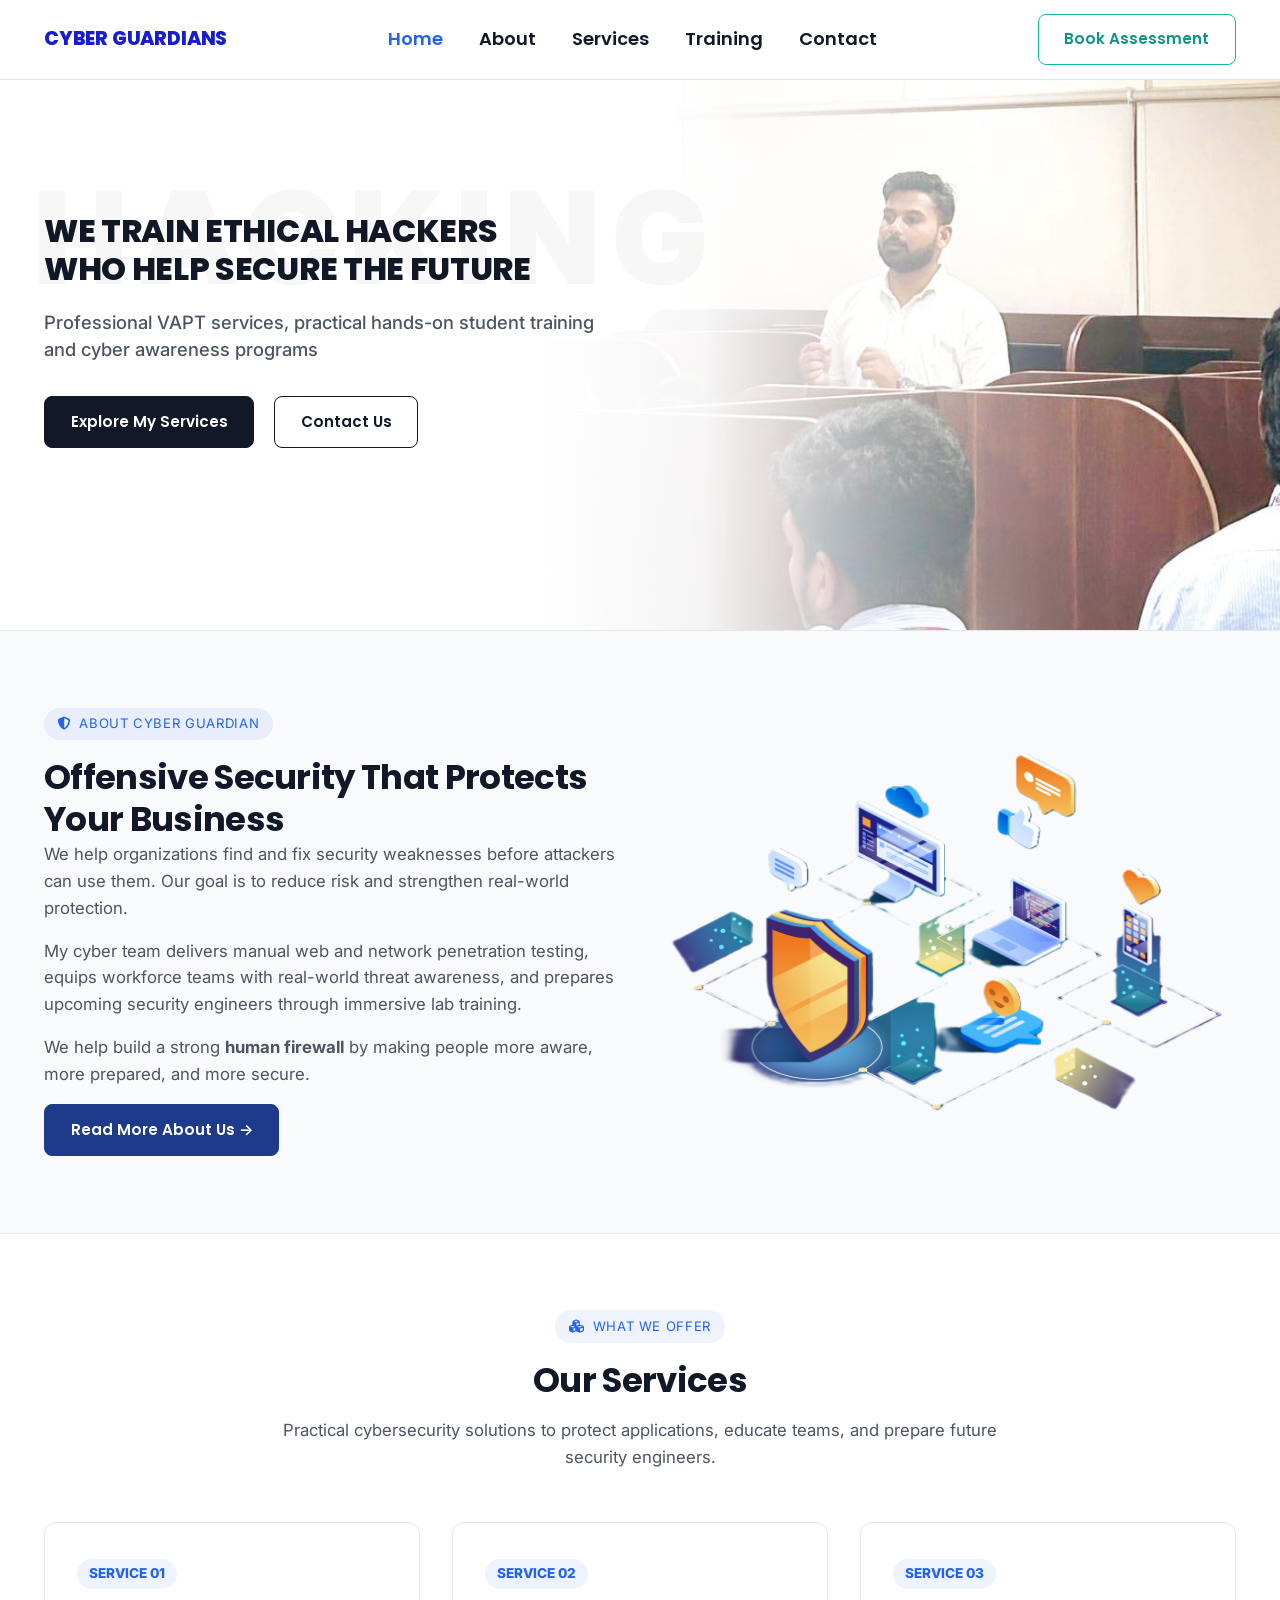
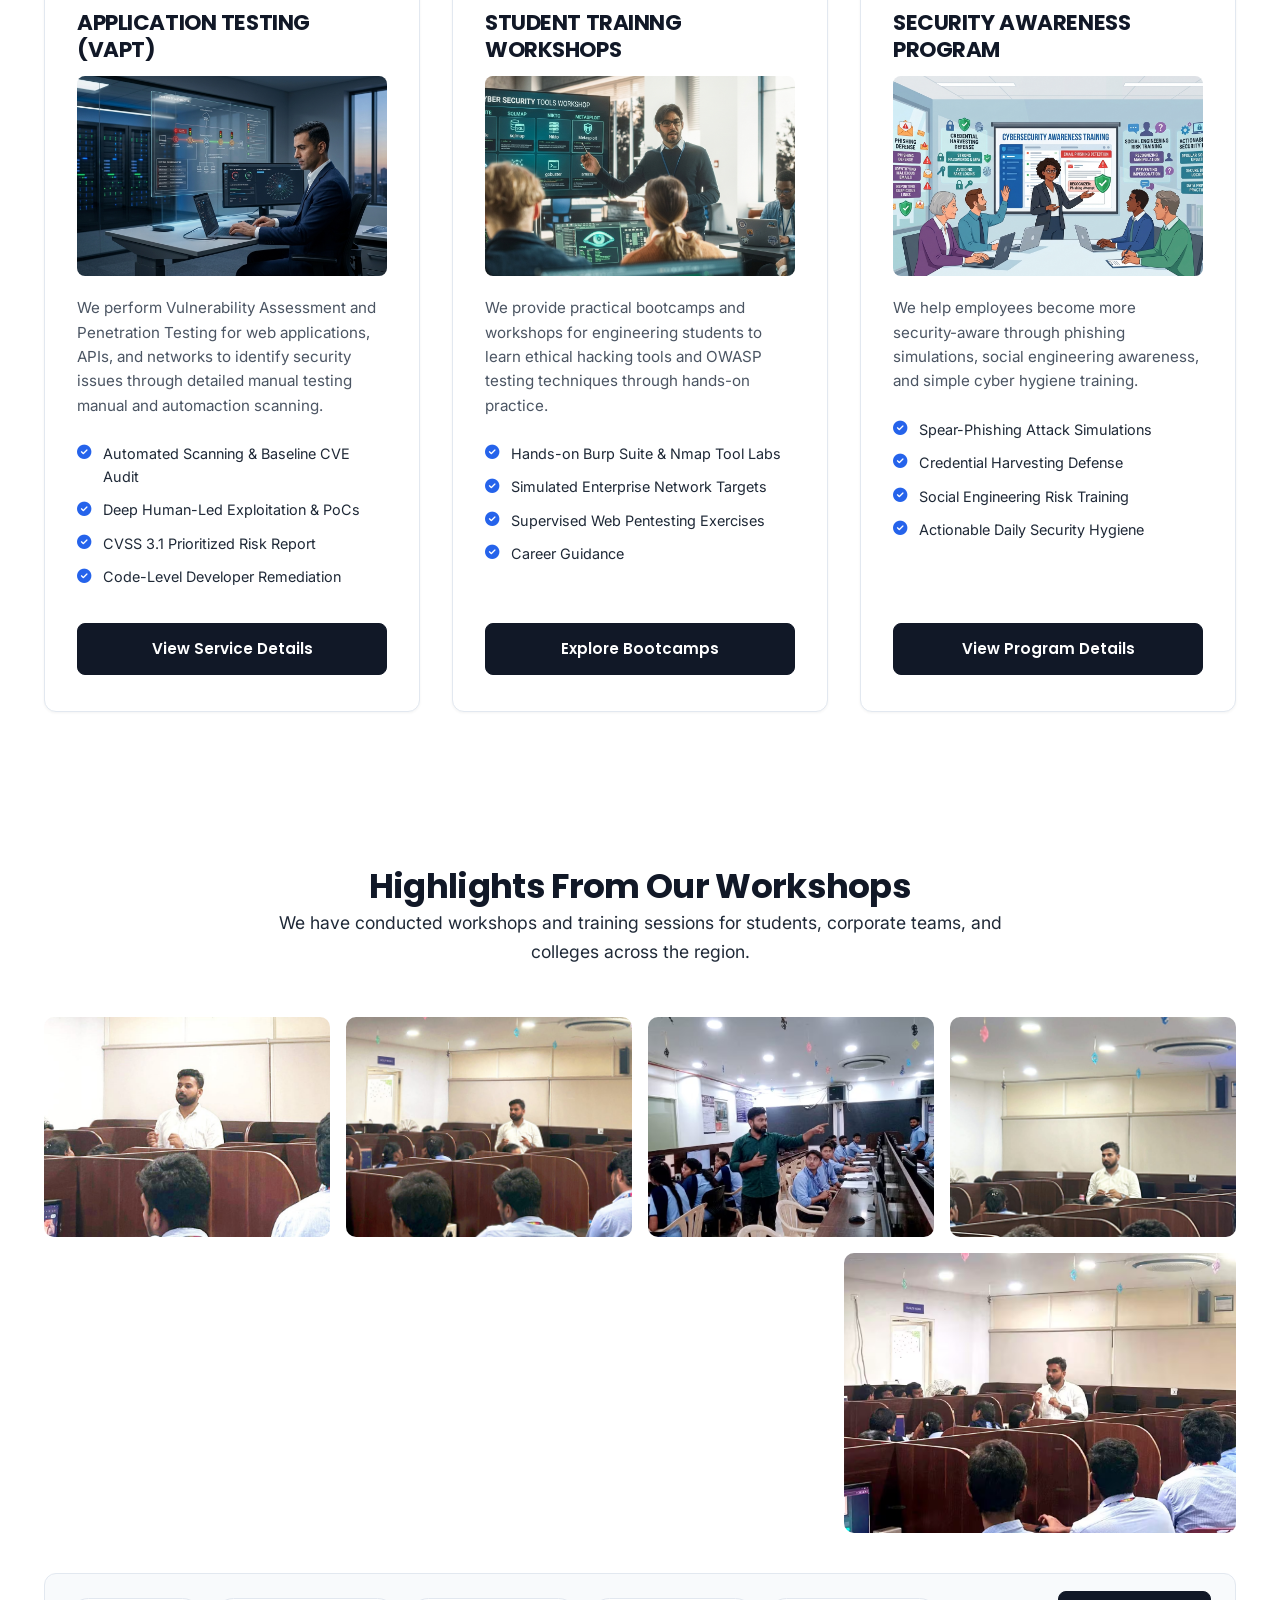
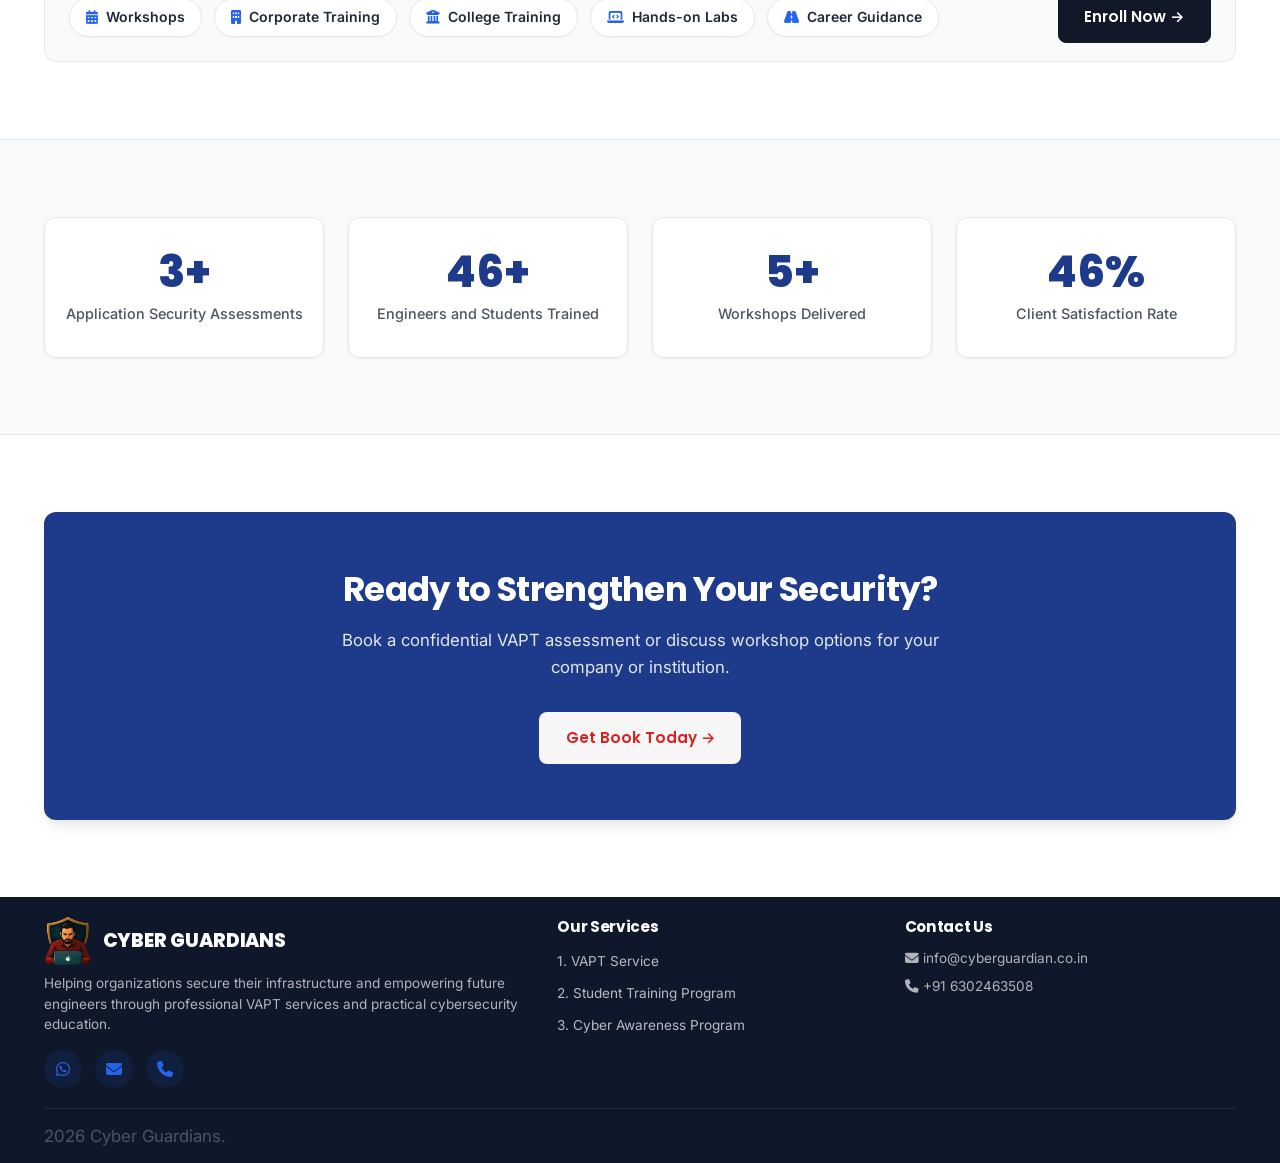
==== commit b7a93611: "Add extra Images" ====
--- a/index.html
+++ b/index.html
@@ -1,15 +1,18 @@
 <!DOCTYPE html>
 <html lang="en">
+
 <head>
     <meta charset="UTF-8">
     <meta name="viewport" content="width=device-width, initial-scale=1.0">
     <title>Cyber Guardian</title>
-    <meta name="description" content="Cyber Guardian provides enterprise Vulnerability Assessment & Penetration Testing (VAPT), Cyber Awareness Programs for workforce staff, and practical Student Training.">
-    
+    <meta name="description"
+        content="Cyber Guardian provides enterprise Vulnerability Assessment & Penetration Testing (VAPT), Cyber Awareness Programs for workforce staff, and practical Student Training.">
+
     <!-- Open Graph SEO -->
     <meta property="og:type" content="website">
     <meta property="og:title" content="Cyber Guardian | Enterprise Cybersecurity & VAPT">
-    <meta property="og:description" content="We Create Ethical Hackers Who Secure The Future. Professional VAPT Services, Cyber Awareness Programs and Practical Student Training.">
+    <meta property="og:description"
+        content="We Create Ethical Hackers Who Secure The Future. Professional VAPT Services, Cyber Awareness Programs and Practical Student Training.">
     <meta property="og:image" content="assets/logo.png">
 
     <!-- Favicon -->
@@ -21,7 +24,9 @@
     <!-- Google Fonts -->
     <link rel="preconnect" href="https://fonts.googleapis.com">
     <link rel="preconnect" href="https://fonts.gstatic.com" crossorigin>
-    <link href="https://fonts.googleapis.com/css2?family=Inter:wght@400;500;600;700&family=Poppins:wght@500;600;700;800&display=swap" rel="stylesheet">
+    <link
+        href="https://fonts.googleapis.com/css2?family=Inter:wght@400;500;600;700&family=Poppins:wght@500;600;700;800&display=swap"
+        rel="stylesheet">
 
     <!-- Custom Stylesheets -->
     <link rel="stylesheet" href="css/style.css">
@@ -29,7 +34,7 @@
 </head>
 
 <body oncontextmenu="return false;">
-    
+
 
     <!-- Dynamic Header Navigation Bar -->
     <header>
@@ -45,6 +50,8 @@
                     <li><a href="services.html" class="nav-link">Services</a></li>
                     <li><a href="training.html" class="nav-link">Training</a></li>
                     <li><a href="contact.html" class="nav-link">Contact</a></li>
+                    <li class="mobile-nav-cta"><a href="contact.html#contact" class="btn btn-outline-teal">Book
+                            Assessment</a></li>
                 </ul>
 
                 <div class="nav-cta">
@@ -64,13 +71,14 @@
         <section class="hero-split">
             <div class="hero-split-bg"></div>
             <div class="hero-split-overlay"></div>
-            
+
             <div class="container" style="position: relative;">
                 <div class="hero-split-content reveal">
                     <div class="hero-watermark">HACKING</div>
                     <h1 class="hero-split-title">WE TRAIN ETHICAL HACKERS <br> WHO HELP SECURE THE FUTURE</h1>
-                    <p class="hero-split-subtitle">Professional VAPT services, practical hands-on student training and cyber awareness programs</p>
-                    
+                    <p class="hero-split-subtitle">Professional VAPT services, practical hands-on student training and
+                        cyber awareness programs</p>
+
                     <div class="hero-split-buttons">
                         <a href="services.html" class="btn btn-dark">Explore My Services</a>
                         <a href="contact.html" class="btn btn-outline-dark">Contact Us</a>
@@ -86,9 +94,13 @@
                     <div class="reveal">
                         <div class="section-tag"><i class="fa-solid fa-shield-halved"></i> About Cyber Guardian</div>
                         <h2>Offensive Security That Protects Your Business</h2>
-                        <p>We help organizations find and fix security weaknesses before attackers can use them. Our goal is to reduce risk and strengthen real-world protection.</p>
-                        <p>My cyber team delivers manual web and network penetration testing, equips workforce teams with real-world threat awareness, and prepares upcoming security engineers through immersive lab training.</p>
-                        <p>We help build a strong <strong>human firewall</strong> by making people more aware, more prepared, and more secure.</p>
+                        <p>We help organizations find and fix security weaknesses before attackers can use them. Our
+                            goal is to reduce risk and strengthen real-world protection.</p>
+                        <p>My cyber team delivers manual web and network penetration testing, equips workforce teams
+                            with real-world threat awareness, and prepares upcoming security engineers through immersive
+                            lab training.</p>
+                        <p>We help build a strong <strong>human firewall</strong> by making people more aware, more
+                            prepared, and more secure.</p>
                         <div class="mt-3">
                             <a href="about.html" class="btn btn-primary">Read More About Us &rarr;</a>
                         </div>
@@ -108,20 +120,32 @@
                 <div class="section-title reveal">
                     <div class="section-tag"><i class="fa-solid fa-cubes"></i> What We Offer</div>
                     <h2>Our Services</h2>
-                    <p><p>Practical cybersecurity solutions to protect applications, educate teams, and prepare future security engineers.</p></p>
+                    <p>
+                    <p>Practical cybersecurity solutions to protect applications, educate teams, and prepare future
+                        security engineers.</p>
+                    </p>
                 </div>
 
                 <div class="services-3-grid">
                     <!-- Service 1: VAPT -->
                     <div class="svc-card reveal">
                         <span class="svc-number">SERVICE 01</span>
-                        <h3 class="svc-title">VAPT Service</h3>
-                        <p class="svc-desc">We perform Vulnerability Assessment and Penetration Testing for web applications, APIs, and networks to identify security issues through detailed manual testing manual and automaction scanning.</p>
+                        <h3 class="svc-title">APPLICATION TESTING (VAPT)</h3>
+                        <div>
+                            <img src="assets/service.png" alt="Security testing">
+                        </div>
+                        <p class="svc-desc">We perform Vulnerability Assessment and Penetration Testing for web
+                            applications, APIs, and networks to identify security issues through detailed manual testing
+                            manual and automaction scanning.</p>
                         <div style="margin-bottom: 1.5rem;">
-                            <div class="svc-feature-item"><i class="fa-solid fa-circle-check"></i> <span>Automated Scanning & Baseline CVE Audit</span></div>
-                            <div class="svc-feature-item"><i class="fa-solid fa-circle-check"></i> <span>Deep Human-Led Exploitation & PoCs</span></div>
-                            <div class="svc-feature-item"><i class="fa-solid fa-circle-check"></i> <span>CVSS 3.1 Prioritized Risk Report</span></div>
-                            <div class="svc-feature-item"><i class="fa-solid fa-circle-check"></i> <span>Code-Level Developer Remediation</span></div>
+                            <div class="svc-feature-item"><i class="fa-solid fa-circle-check"></i> <span>Automated
+                                    Scanning & Baseline CVE Audit</span></div>
+                            <div class="svc-feature-item"><i class="fa-solid fa-circle-check"></i> <span>Deep Human-Led
+                                    Exploitation & PoCs</span></div>
+                            <div class="svc-feature-item"><i class="fa-solid fa-circle-check"></i> <span>CVSS 3.1
+                                    Prioritized Risk Report</span></div>
+                            <div class="svc-feature-item"><i class="fa-solid fa-circle-check"></i> <span>Code-Level
+                                    Developer Remediation</span></div>
                         </div>
                         <div style="margin-top: auto;">
                             <a href="services.html#vapt" class="btn btn-dark btn-full">View Service Details</a>
@@ -131,29 +155,46 @@
                     <!-- Service 2: Student Training Program -->
                     <div class="svc-card reveal">
                         <span class="svc-number">SERVICE 02</span>
-                        <h3 class="svc-title">Student Training Program</h3>
-                        <p class="svc-desc">We provide practical bootcamps and workshops for engineering students to learn ethical hacking tools and OWASP testing techniques through hands-on practice. </p>
+                        <h3 class="svc-title">STUDENT TRAINNG WORKSHOPS</h3>
+                        <div>
+                            <img src="assets/class_trainng2.png" alt="Student Training Program">
+                        </div>
+                        <p class="svc-desc">We provide practical bootcamps and workshops for engineering students to
+                            learn ethical hacking tools and OWASP testing techniques through hands-on practice. </p>
                         <div style="margin-bottom: 1.5rem;">
-                            <div class="svc-feature-item"><i class="fa-solid fa-circle-check"></i> <span>Hands-on Burp Suite & Nmap Tool Labs</span></div>
-                            <div class="svc-feature-item"><i class="fa-solid fa-circle-check"></i> <span>Simulated Enterprise Network Targets</span></div>
-                            <div class="svc-feature-item"><i class="fa-solid fa-circle-check"></i> <span>Supervised Web Pentesting Exercises</span></div>
-                            <div class="svc-feature-item"><i class="fa-solid fa-circle-check"></i> <span>Career Guidance </span></div>
+                            <div class="svc-feature-item"><i class="fa-solid fa-circle-check"></i> <span>Hands-on Burp
+                                    Suite & Nmap Tool Labs</span></div>
+                            <div class="svc-feature-item"><i class="fa-solid fa-circle-check"></i> <span>Simulated
+                                    Enterprise Network Targets</span></div>
+                            <div class="svc-feature-item"><i class="fa-solid fa-circle-check"></i> <span>Supervised Web
+                                    Pentesting Exercises</span></div>
+                            <div class="svc-feature-item"><i class="fa-solid fa-circle-check"></i> <span>Career Guidance
+                                </span></div>
                         </div>
                         <div style="margin-top: auto;">
-                            <a href="services.html#training-program" id="training-program" class="btn btn-dark btn-full">Explore Bootcamps</a>
+                            <a href="services.html#training-program" id="training-program"
+                                class="btn btn-dark btn-full">Explore Bootcamps</a>
                         </div>
                     </div>
 
                     <!-- Service 3: Cyber Awareness Program -->
                     <div class="svc-card reveal">
                         <span class="svc-number">SERVICE 03</span>
-                        <h3 class="svc-title">Cyber Awareness Program</h3>
-                        <p class="svc-desc">We help employees become more security-aware through phishing simulations, social engineering awareness, and simple cyber hygiene training.</p>
+                        <h3 class="svc-title">SECURITY AWARENESS PROGRAM</h3>
+                        <div>
+                            <img src="assets/awerness.png" alt="Cyber Awareness Program">
+                        </div>
+                        <p class="svc-desc">We help employees become more security-aware through phishing simulations,
+                            social engineering awareness, and simple cyber hygiene training.</p>
                         <div style="margin-bottom: 1.5rem;">
-                            <div class="svc-feature-item"><i class="fa-solid fa-circle-check"></i> <span>Spear-Phishing Attack Simulations</span></div>
-                            <div class="svc-feature-item"><i class="fa-solid fa-circle-check"></i> <span>Credential Harvesting Defense</span></div>
-                            <div class="svc-feature-item"><i class="fa-solid fa-circle-check"></i> <span>Social Engineering Risk Training</span></div>
-                            <div class="svc-feature-item"><i class="fa-solid fa-circle-check"></i> <span>Actionable Daily Security Hygiene</span></div>
+                            <div class="svc-feature-item"><i class="fa-solid fa-circle-check"></i> <span>Spear-Phishing
+                                    Attack Simulations</span></div>
+                            <div class="svc-feature-item"><i class="fa-solid fa-circle-check"></i> <span>Credential
+                                    Harvesting Defense</span></div>
+                            <div class="svc-feature-item"><i class="fa-solid fa-circle-check"></i> <span>Social
+                                    Engineering Risk Training</span></div>
+                            <div class="svc-feature-item"><i class="fa-solid fa-circle-check"></i> <span>Actionable
+                                    Daily Security Hygiene</span></div>
                         </div>
                         <div style="margin-top: auto;">
                             <a href="services.html#awareness" class="btn btn-dark btn-full">View Program Details</a>
@@ -164,53 +205,54 @@
         </section>
 
         <!-- Workshop Glimpses White Background Section (With Perfect Margin Bounds Alignment) -->
-         <!-- Training Section -->
-    <section class="training section" id="training">
-        <div class="container">
-            <div class="section-title reveal slide-up">
-                <h2>Highlights From Our Workshops</h2>
-                <div class="underline"></div>
-                <p class="glimpse-subtitle">We have conducted workshops and training sessions for students, corporate teams, and colleges across the region.</p>
-            </div>
-
-            <!-- Top Row: 4 images -->
-            <div class="glimpse-grid reveal slide-up">
-                <div class="glimpse-item">
-                    <img src="assets/student_training.jpeg" alt="Workshop Session" loading="lazy">
-                </div>
-                <div class="glimpse-item">
-                    <img src="assets/student_trainng.jpeg" alt="Training Session" loading="lazy">
-                </div>
-                <div class="glimpse-item">
-                    <img src="assets/workshopG.avif" alt="Workshop" loading="lazy">
-                </div>
-                <div class="glimpse-item">
-                    <img src="assets/workshop2.jpeg" alt="Workshop 2" loading="lazy">
-                </div>
-            </div>
-
-            <!-- Bottom Row: wide video + image side by side -->
-            <div class="glimpse-banner reveal slide-up">
-                <div class="glimpse-banner-video">
-                    <video src="assets/studentTarinng.mp4" autoplay loop muted playsinline></video>
-                </div>
-                <div class="glimpse-banner-img">
-                    <img src="assets/trainng.avif" alt="Training Glimpse" loading="lazy">
-                </div>
-            </div>
-
-                    <!-- Badges & CTA Bar (span 4: exact same outer margin alignment) -->
-                    <div class="glimpses-cta-bar">
-                        <div class="glimpses-badges-list">
-                            <span class="badge-pill"><i class="fa-solid fa-calendar-alt"></i> Workshops</span>
-                            <span class="badge-pill"><i class="fa-solid fa-building"></i> Corporate Training</span>
-                            <span class="badge-pill"><i class="fa-solid fa-university"></i> College Training</span>
-                            <span class="badge-pill"><i class="fa-solid fa-laptop-code"></i> Hands-on Labs</span>
-                            <span class="badge-pill"><i class="fa-solid fa-road"></i> Career Guidance</span>
-                        </div>
-                        <a href="contact.html?subject=Workshop%20Enrollment" class="btn btn-dark">Enroll Now &rarr;</a>
-                    </div>
-                </div>
+        <!-- Training Section -->
+        <section class="training section" id="training">
+            <div class="container">
+                <div class="section-title reveal slide-up">
+                    <h2>Highlights From Our Workshops</h2>
+                    <div class="underline"></div>
+                    <p class="glimpse-subtitle">We have conducted workshops and training sessions for students,
+                        corporate teams, and colleges across the region.</p>
+                </div>
+
+                <!-- Top Row: 4 images -->
+                <div class="glimpse-grid reveal slide-up">
+                    <div class="glimpse-item">
+                        <img src="assets/student_training.jpeg" alt="Workshop Session" loading="lazy">
+                    </div>
+                    <div class="glimpse-item">
+                        <img src="assets/student_trainng.jpeg" alt="Training Session" loading="lazy">
+                    </div>
+                    <div class="glimpse-item">
+                        <img src="assets/workshopG.avif" alt="Workshop" loading="lazy">
+                    </div>
+                    <div class="glimpse-item">
+                        <img src="assets/workshop2.jpeg" alt="Workshop 2" loading="lazy">
+                    </div>
+                </div>
+
+                <!-- Bottom Row: wide video + image side by side -->
+                <div class="glimpse-banner reveal slide-up">
+                    <div class="glimpse-banner-video">
+                        <video src="assets/studentTarinng.mp4" autoplay loop muted playsinline></video>
+                    </div>
+                    <div class="glimpse-banner-img">
+                        <img src="assets/trainng.avif" alt="Training Glimpse" loading="lazy">
+                    </div>
+                </div>
+
+                <!-- Badges & CTA Bar (span 4: exact same outer margin alignment) -->
+                <div class="glimpses-cta-bar">
+                    <div class="glimpses-badges-list">
+                        <span class="badge-pill"><i class="fa-solid fa-calendar-alt"></i> Workshops</span>
+                        <span class="badge-pill"><i class="fa-solid fa-building"></i> Corporate Training</span>
+                        <span class="badge-pill"><i class="fa-solid fa-university"></i> College Training</span>
+                        <span class="badge-pill"><i class="fa-solid fa-laptop-code"></i> Hands-on Labs</span>
+                        <span class="badge-pill"><i class="fa-solid fa-road"></i> Career Guidance</span>
+                    </div>
+                    <a href="contact.html?subject=Workshop%20Enrollment" class="btn btn-dark">Enroll Now &rarr;</a>
+                </div>
+            </div>
             </div>
         </section>
 
@@ -243,7 +285,8 @@
             <div class="container">
                 <div class="cta-banner reveal">
                     <h2>Ready to Strengthen Your Security?</h2>
-                    <p>Book a confidential VAPT assessment or discuss workshop options for your company or institution.</p>
+                    <p>Book a confidential VAPT assessment or discuss workshop options for your company or institution.
+                    </p>
                     <a href="contact.html" class="btn btn-accent btn-lg">Get Book Today &rarr;</a>
                 </div>
             </div>
@@ -256,10 +299,11 @@
             <div class="footer-grid">
                 <div class="footer-brand">
                     <a href="index.html" class="logo-link">
-                         <img src="assets/logo.png" alt="Cyber Guardian Logo">
+                        <img src="assets/logo.png" alt="Cyber Guardian Logo">
                         <span class="logo-text" style="color: #FFFFFF;">CYBER GUARDIANS</span>
                     </a>
-                    <p>Helping organizations secure their infrastructure and empowering future engineers through professional VAPT services and practical cybersecurity education.</p>
+                    <p>Helping organizations secure their infrastructure and empowering future engineers through
+                        professional VAPT services and practical cybersecurity education.</p>
                     <div class="footer-socials">
                         <a href="https://wa.me/916302463508" target="_blank" aria-label="WhatsApp">
                             <i class="fa-brands fa-whatsapp"></i>
@@ -267,6 +311,9 @@
                         <a href="mailto:info@cyberguardian.co.in" aria-label="Email">
                             <i class="fa-solid fa-envelope"></i>
                         </a>
+                        <a href="tel:+916302463508" aria-label="phone">
+                            <i class="fa-solid fa-phone"></i>
+                        </a>
                     </div>
                 </div>
 
@@ -281,14 +328,14 @@
 
                 <div class="footer-contact-info">
                     <h4 class="footer-title">Contact Us</h4>
-                    <p><i class="fa-solid fa-envelope"></i>  info@cyberguardian.co.in</p>
+                    <p><i class="fa-solid fa-envelope"></i> info@cyberguardian.co.in</p>
                     <p><i class="fa-solid fa-phone"></i> +91 6302463508</p>
                 </div>
             </div>
 
             <div class="footer-bottom">
                 <p> <span id="currentYear"></span> Cyber Guardians.</p>
-        </div>
+            </div>
     </footer>
 
     <!-- Scroll to Top Button -->
@@ -299,4 +346,5 @@
     <!-- Core Interactive JavaScript -->
     <script src="js/script.js"></script>
 </body>
+
 </html>
--- a/css/style.css
+++ b/css/style.css
@@ -305,6 +305,10 @@
     gap: 2.25rem;
 }
 
+.mobile-nav-cta {
+    display: none;
+}
+
 .nav-link {
     font-family: var(--font-heading);
     font-size: 1rem;
@@ -682,6 +686,24 @@
     font-size: clamp(1.15rem, 2vw, 1.35rem);
     color: var(--color-heading);
     margin-bottom: 0.85rem;
+}
+
+.svc-card img {
+    width: 100%;
+    height: 200px;
+    object-fit: cover;
+    display: block;
+    transition: var(--transition);
+}
+
+.svc-card div:has(> img) {
+    overflow: hidden;
+    border-radius: var(--radius-md);
+    margin-bottom: 1.25rem;
+}
+
+.svc-card:hover img {
+    transform: scale(1.06);
 }
 
 .svc-desc {
--- a/css/responsive.css
+++ b/css/responsive.css
@@ -124,16 +124,16 @@
     .nav-menu {
         position: fixed;
         top: 0;
-        right: -50vw;
-        width: 50vw;
-        max-width: 300px;
+        bottom: 0;
+        right: -280px;
+        width: 200px;
+        max-width: 85vw;
         height: 100dvh;
-        background: #ffff;
+        background: #f5f5f5;
         display: flex;
         flex-direction: column;
         gap: 15px;
         padding: 90px 20px 20px;
-
         transition: right .3s ease;
         z-index: 9999;
     }
@@ -146,7 +146,7 @@
         font-size: 1.1rem;
         width: 100%;
         padding: 0.5rem 0;
-        border-bottom: 1px solid #eee;
+        border-bottom: 1px solid #eeeeee;
     }
 
     .nav-cta {
@@ -156,6 +156,22 @@
 
     .nav-cta .btn {
         display: none;
+    }
+
+    .mobile-nav-cta {
+        display: block;
+        width: 100%;
+        margin-top: 10px;
+    }
+
+    .mobile-nav-cta .btn {
+        display: flex;
+        width: 100%;
+        justify-content: center;
+        align-items: center;
+        padding: 0.8rem 1rem;
+        white-space: nowrap;
+        font-size: 0.9rem;
     }
 
     /* ==========================================
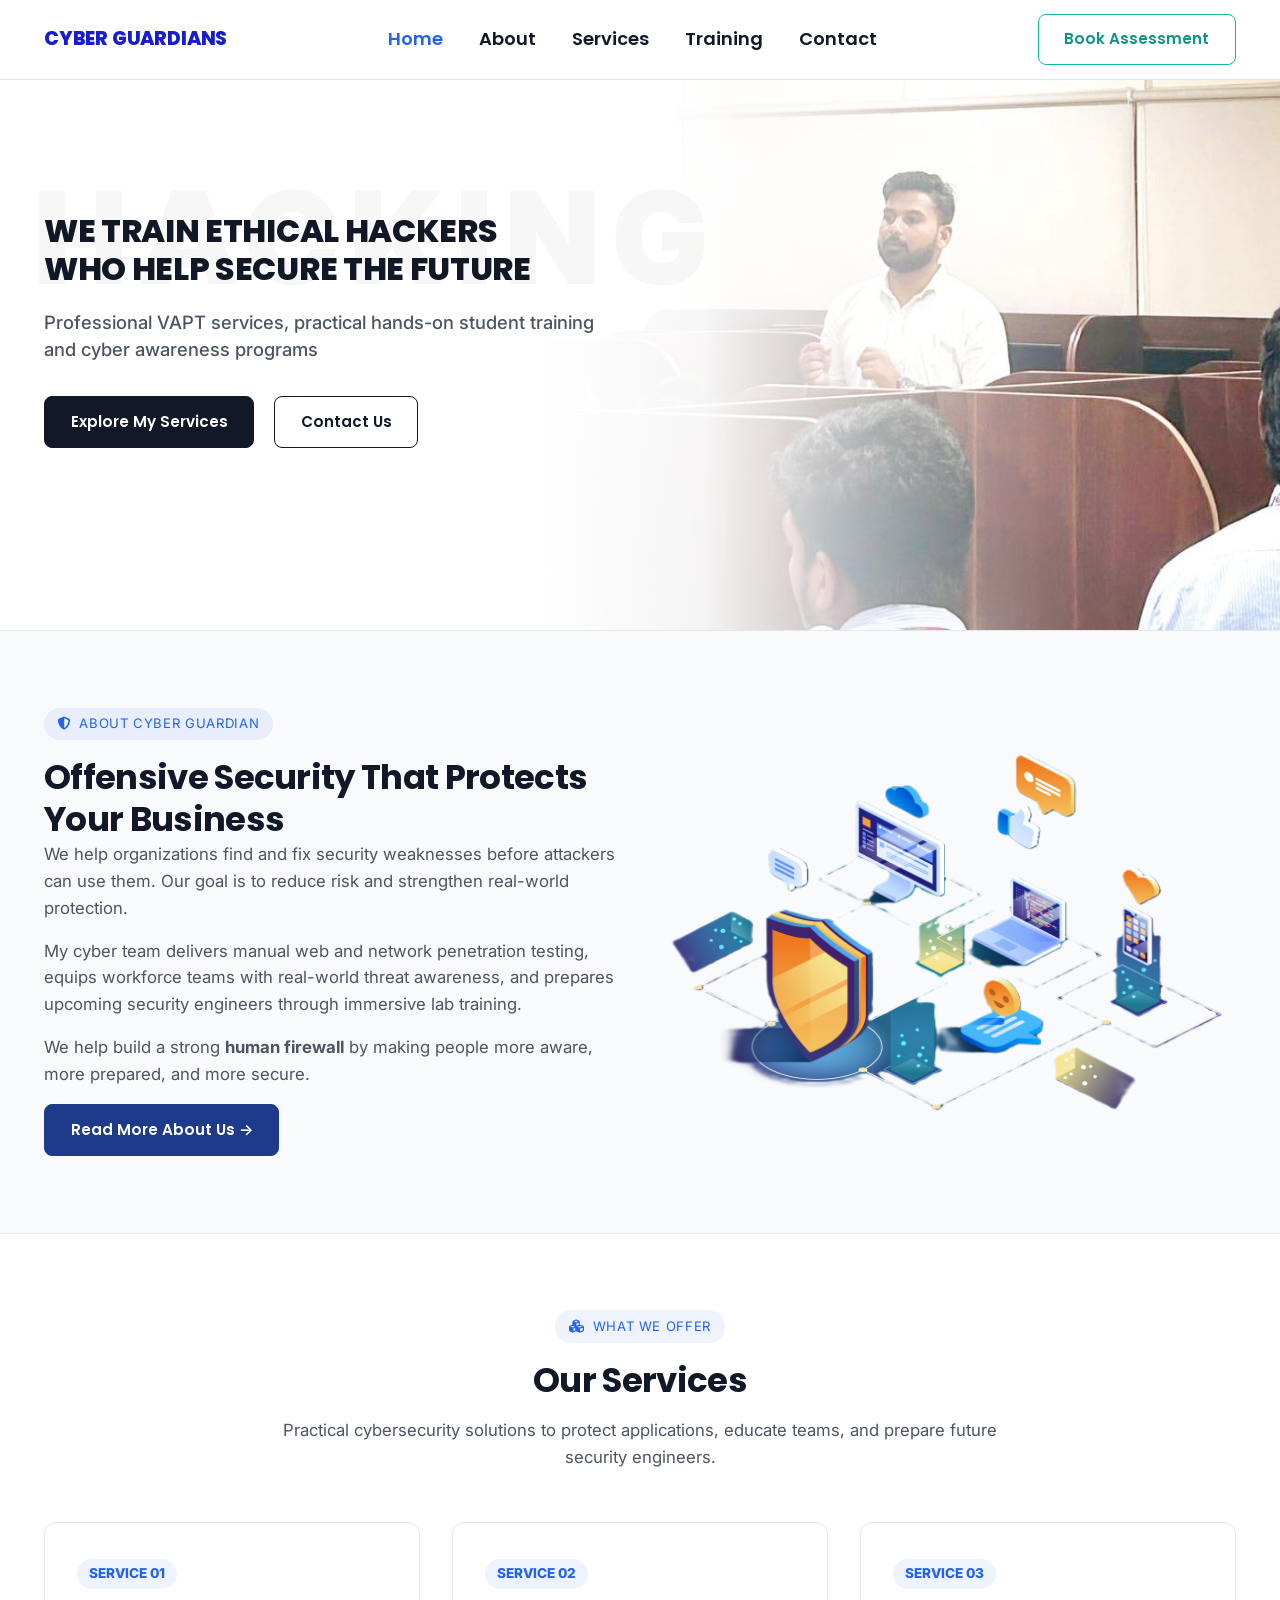
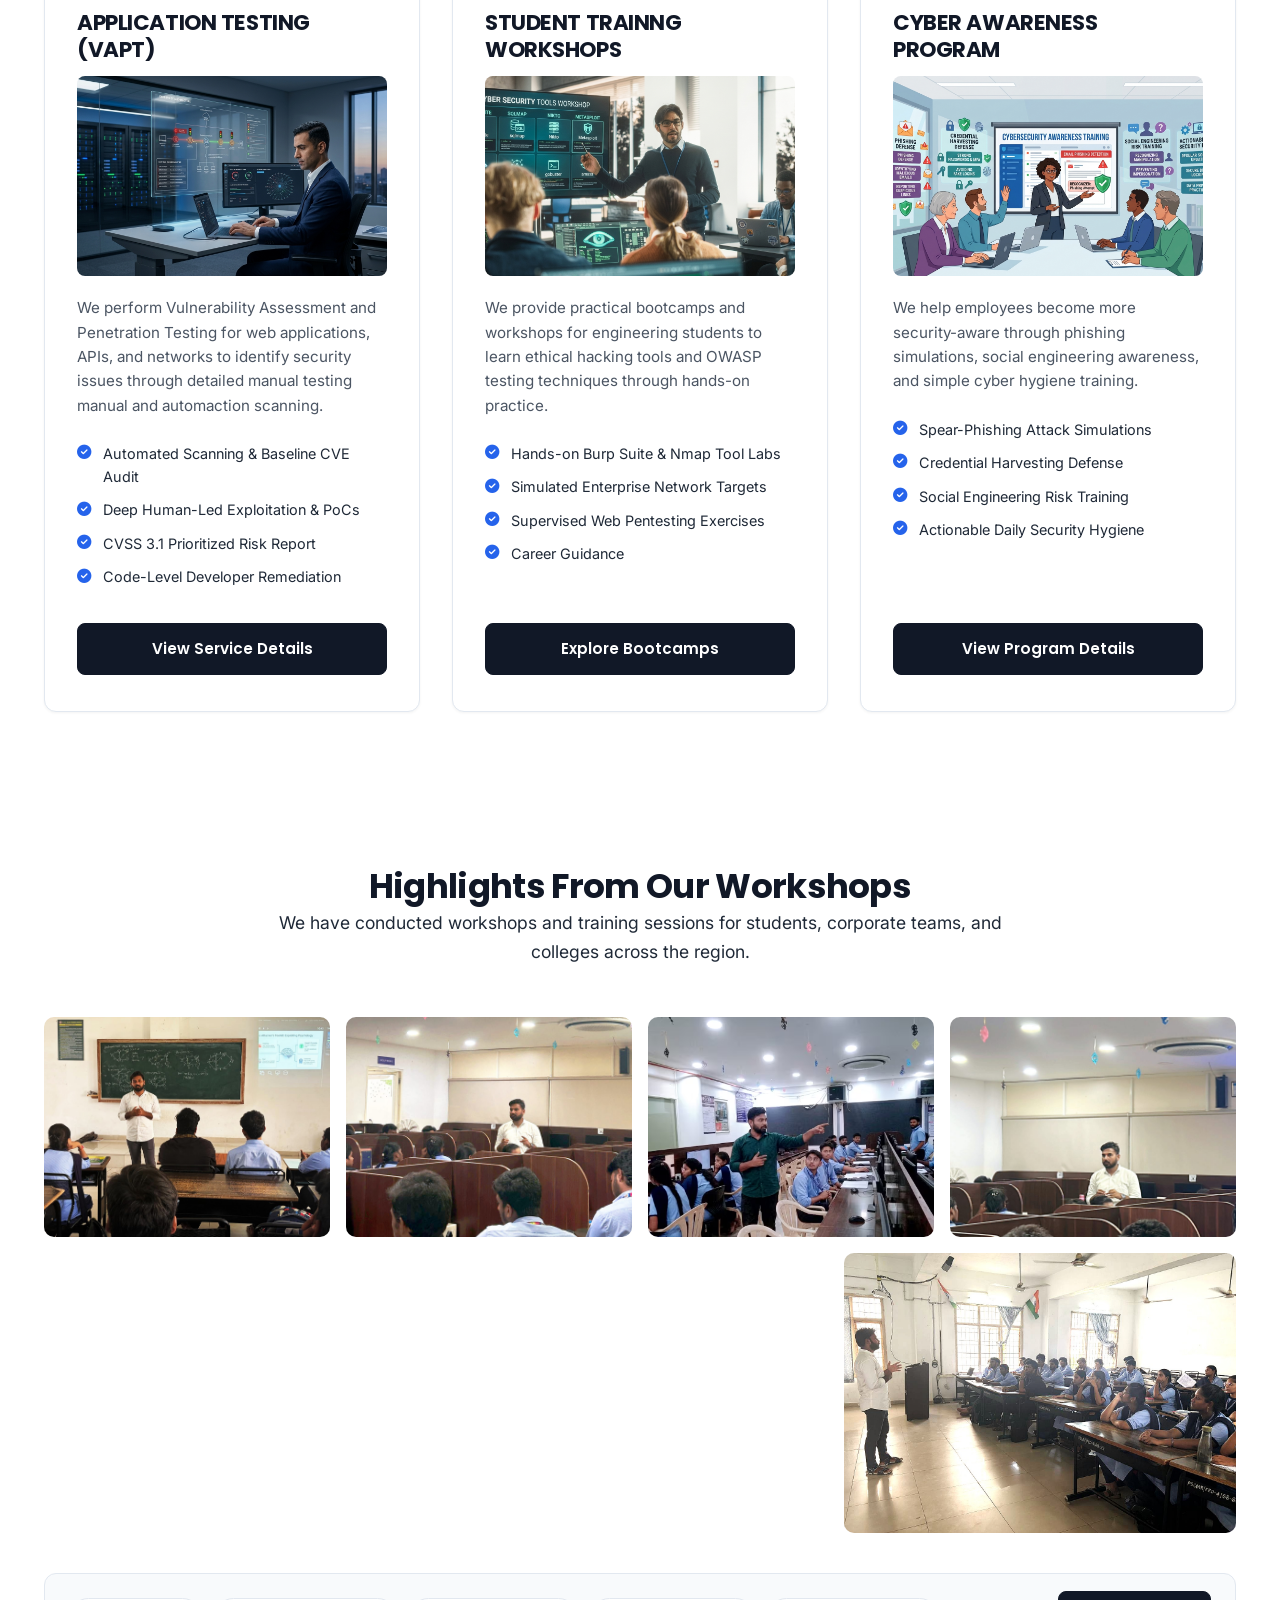
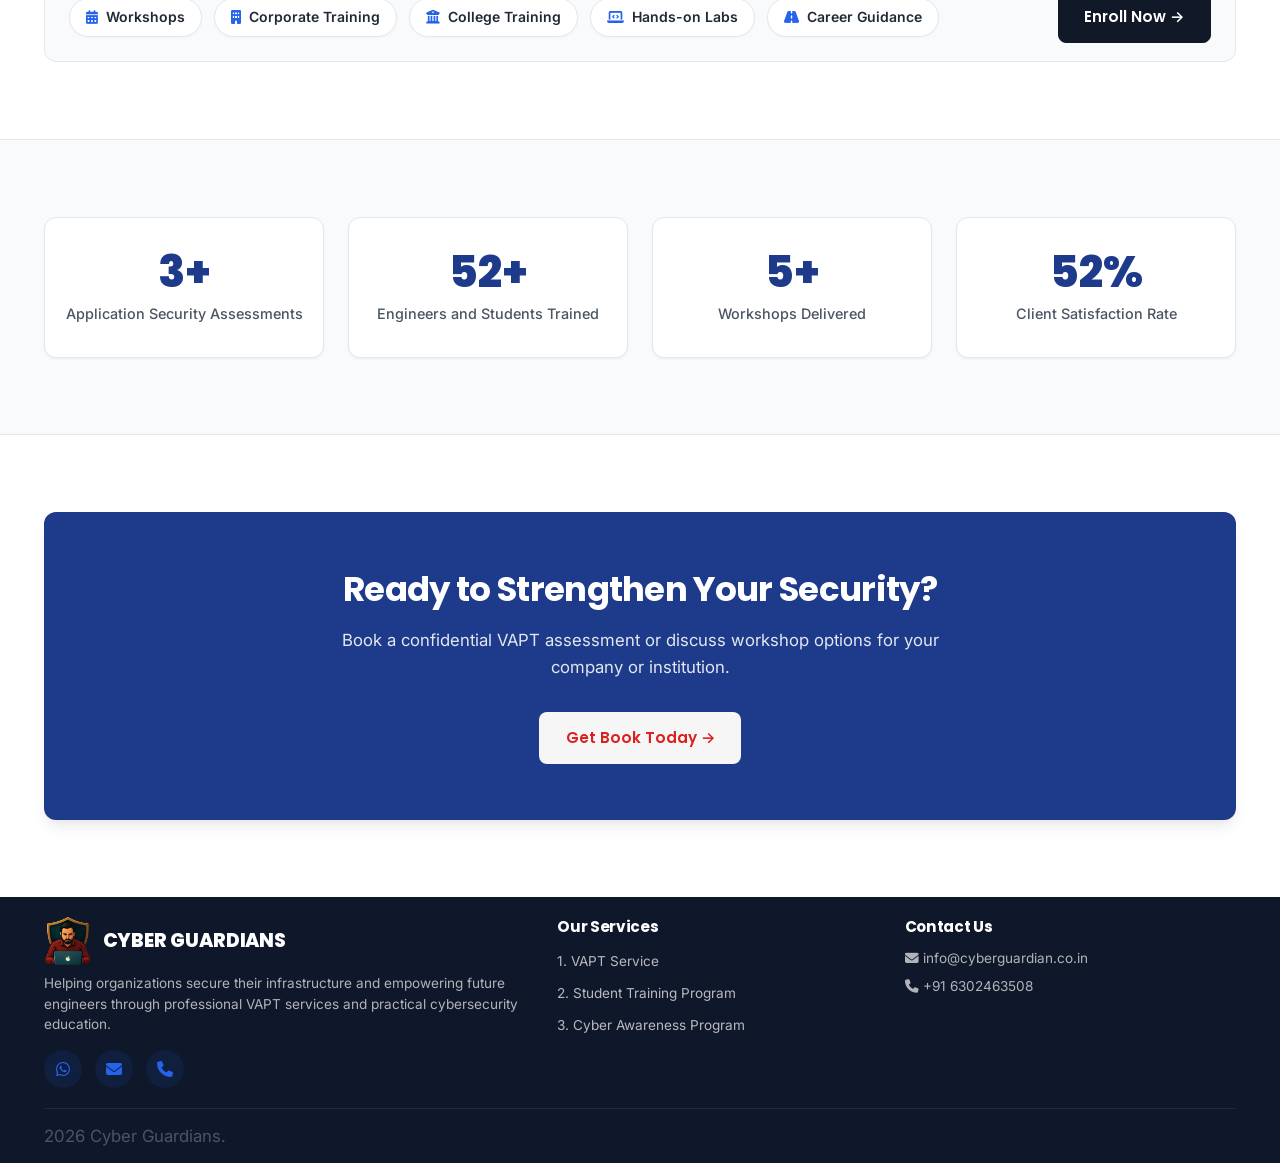
==== commit 7cb9e21d: "SEO" ====
--- a/index.html
+++ b/index.html
@@ -4,16 +4,43 @@
 <head>
     <meta charset="UTF-8">
     <meta name="viewport" content="width=device-width, initial-scale=1.0">
-    <title>Cyber Guardian</title>
+    <title>Cyber Guardian | Enterprise VAPT & Cybersecurity Services</title>
     <meta name="description"
         content="Cyber Guardian provides enterprise Vulnerability Assessment & Penetration Testing (VAPT), Cyber Awareness Programs for workforce staff, and practical Student Training.">
+    <link rel="canonical" href="https://cyberguardian.co.in/">
 
     <!-- Open Graph SEO -->
     <meta property="og:type" content="website">
+    <meta property="og:url" content="https://cyberguardian.co.in/">
     <meta property="og:title" content="Cyber Guardian | Enterprise Cybersecurity & VAPT">
     <meta property="og:description"
         content="We Create Ethical Hackers Who Secure The Future. Professional VAPT Services, Cyber Awareness Programs and Practical Student Training.">
-    <meta property="og:image" content="assets/logo.png">
+    <meta property="og:image" content="https://cyberguardian.co.in/assets/logo.png">
+
+    <!-- Twitter Card SEO -->
+    <meta name="twitter:card" content="summary_large_image">
+    <meta name="twitter:title" content="Cyber Guardian | Enterprise Cybersecurity & VAPT">
+    <meta name="twitter:description"
+        content="We Create Ethical Hackers Who Secure The Future. Professional VAPT Services, Cyber Awareness Programs and Practical Student Training.">
+    <meta name="twitter:image" content="https://cyberguardian.co.in/assets/logo.png">
+
+    <!-- JSON-LD Structured Data -->
+    <script type="application/ld+json">
+    {
+      "@context": "https://schema.org",
+      "@type": "Organization",
+      "name": "Cyber Guardian",
+      "url": "https://cyberguardian.co.in/",
+      "logo": "https://cyberguardian.co.in/assets/logo.png",
+      "description": "Enterprise Vulnerability Assessment & Penetration Testing (VAPT), Cyber Awareness Programs, and Student Training Workshops.",
+      "contactPoint": {
+        "@type": "ContactPoint",
+        "telephone": "+916302463508",
+        "contactType": "customer service",
+        "email": "info@cyberguardian.co.in"
+      }
+    }
+    </script>
 
     <!-- Favicon -->
     <link rel="icon" type="image/png" href="./assets/logo.png">
@@ -157,7 +184,7 @@
                         <span class="svc-number">SERVICE 02</span>
                         <h3 class="svc-title">STUDENT TRAINNG WORKSHOPS</h3>
                         <div>
-                            <img src="assets/class_trainng2.png" alt="Student Training Program">
+                            <img src="assets/class_trainng.png" alt="Student Training Program">
                         </div>
                         <p class="svc-desc">We provide practical bootcamps and workshops for engineering students to
                             learn ethical hacking tools and OWASP testing techniques through hands-on practice. </p>
@@ -180,7 +207,7 @@
                     <!-- Service 3: Cyber Awareness Program -->
                     <div class="svc-card reveal">
                         <span class="svc-number">SERVICE 03</span>
-                        <h3 class="svc-title">SECURITY AWARENESS PROGRAM</h3>
+                        <h3 class="svc-title">CYBER AWARENESS PROGRAM</h3>
                         <div>
                             <img src="assets/awerness.png" alt="Cyber Awareness Program">
                         </div>
@@ -218,7 +245,7 @@
                 <!-- Top Row: 4 images -->
                 <div class="glimpse-grid reveal slide-up">
                     <div class="glimpse-item">
-                        <img src="assets/student_training.jpeg" alt="Workshop Session" loading="lazy">
+                        <img src="assets/psce_awareness.jpeg" alt="Workshop Session" loading="lazy">
                     </div>
                     <div class="glimpse-item">
                         <img src="assets/student_trainng.jpeg" alt="Training Session" loading="lazy">
@@ -237,7 +264,7 @@
                         <video src="assets/studentTarinng.mp4" autoplay loop muted playsinline></video>
                     </div>
                     <div class="glimpse-banner-img">
-                        <img src="assets/trainng.avif" alt="Training Glimpse" loading="lazy">
+                        <img src="assets/psce_aware.jpeg" alt="Training Glimpse" loading="lazy">
                     </div>
                 </div>
 
--- a/css/style.css
+++ b/css/style.css
@@ -609,6 +609,12 @@
     gap: 2rem;
 }
 
+.grid-2-auto {
+    display: grid;
+    grid-template-columns: auto 1fr;
+    gap: 2.5rem;
+}
+
 
 
 .image-wrapper img {
--- a/css/responsive.css
+++ b/css/responsive.css
@@ -65,7 +65,8 @@
         grid-template-columns: repeat(2, 1fr);
     }
 
-    .grid-2 {
+    .grid-2,
+    .grid-2-auto {
         grid-template-columns: 1fr;
         gap: 2rem;
     }
@@ -834,4 +835,14 @@
         grid-template-columns: 1fr;
         gap: 2rem;
     }
+}
+
+/* Service box images border-radius for mobile screens */
+@media (max-width: 768px) {
+    .svc-card img,
+    .svc-card div:has(> img),
+    .service-card img,
+    .service-card div:has(> img) {
+        border-radius: 12px !important;
+    }
 }
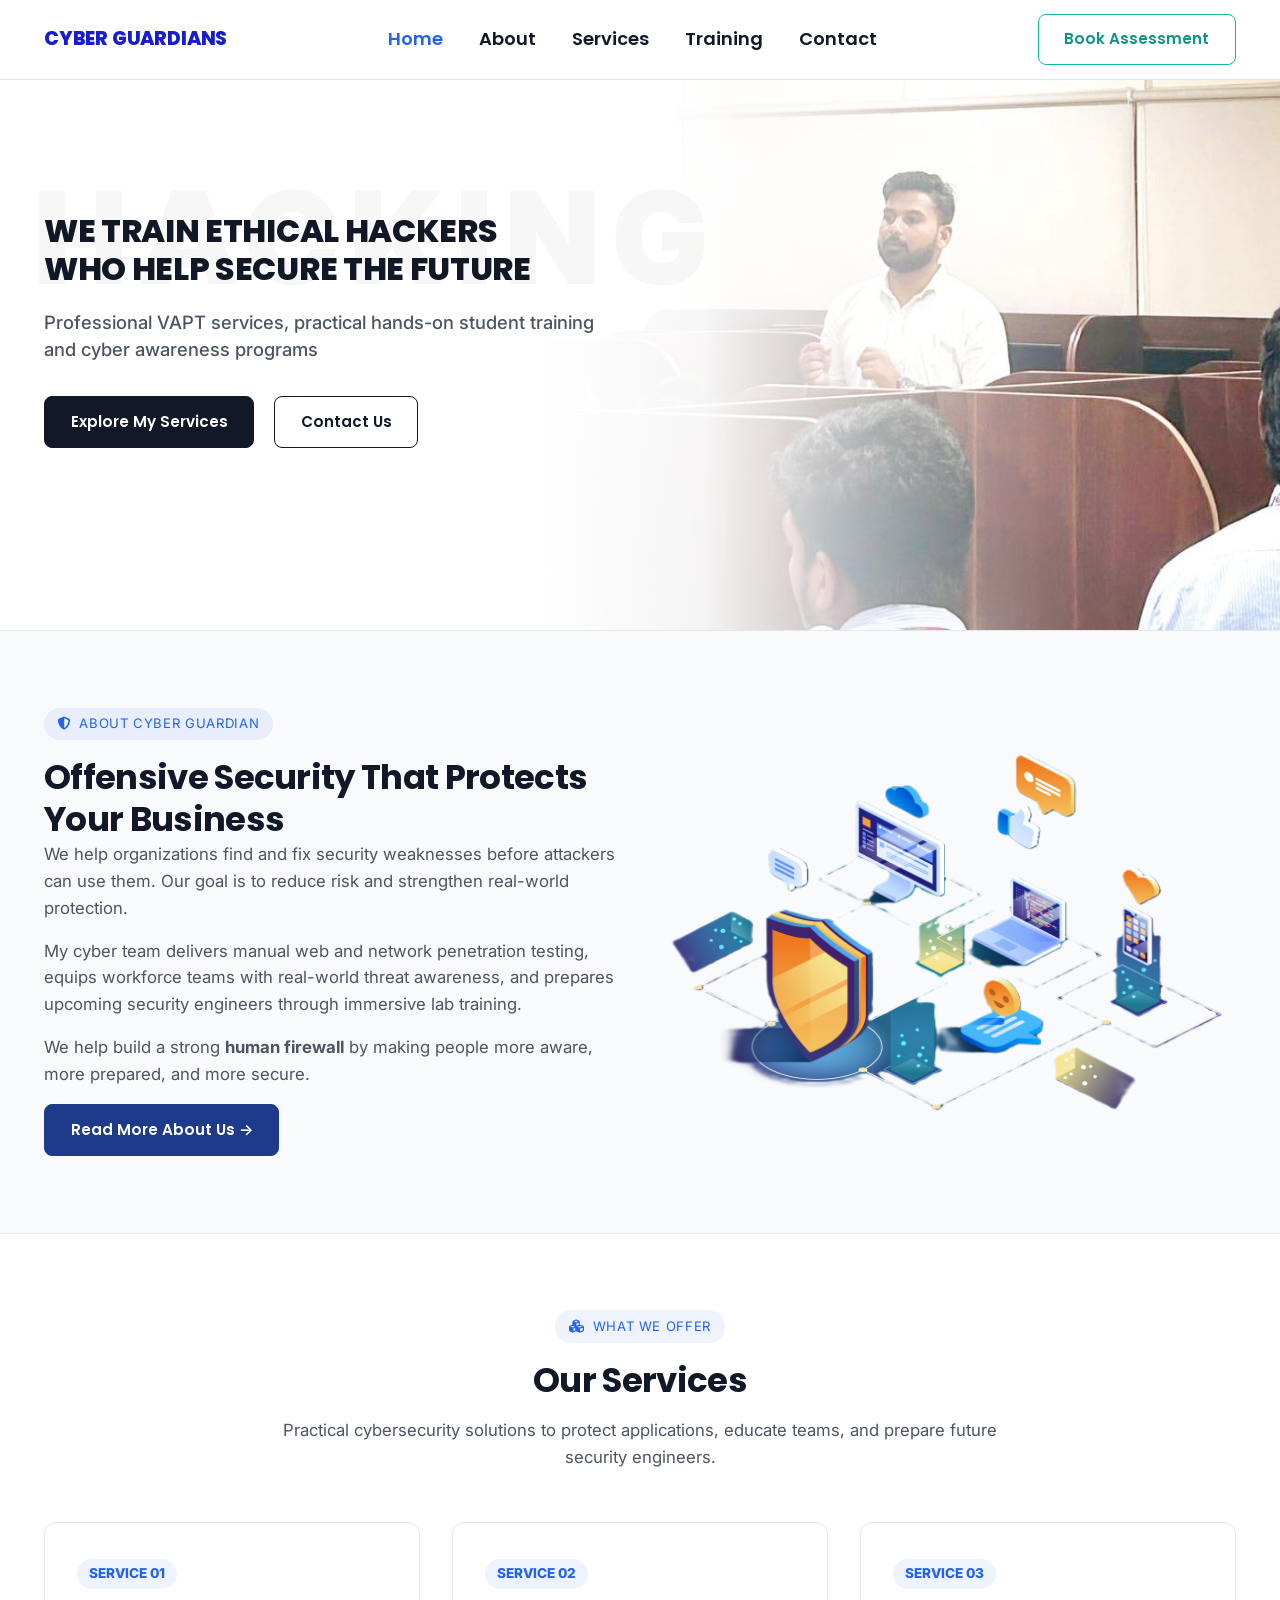
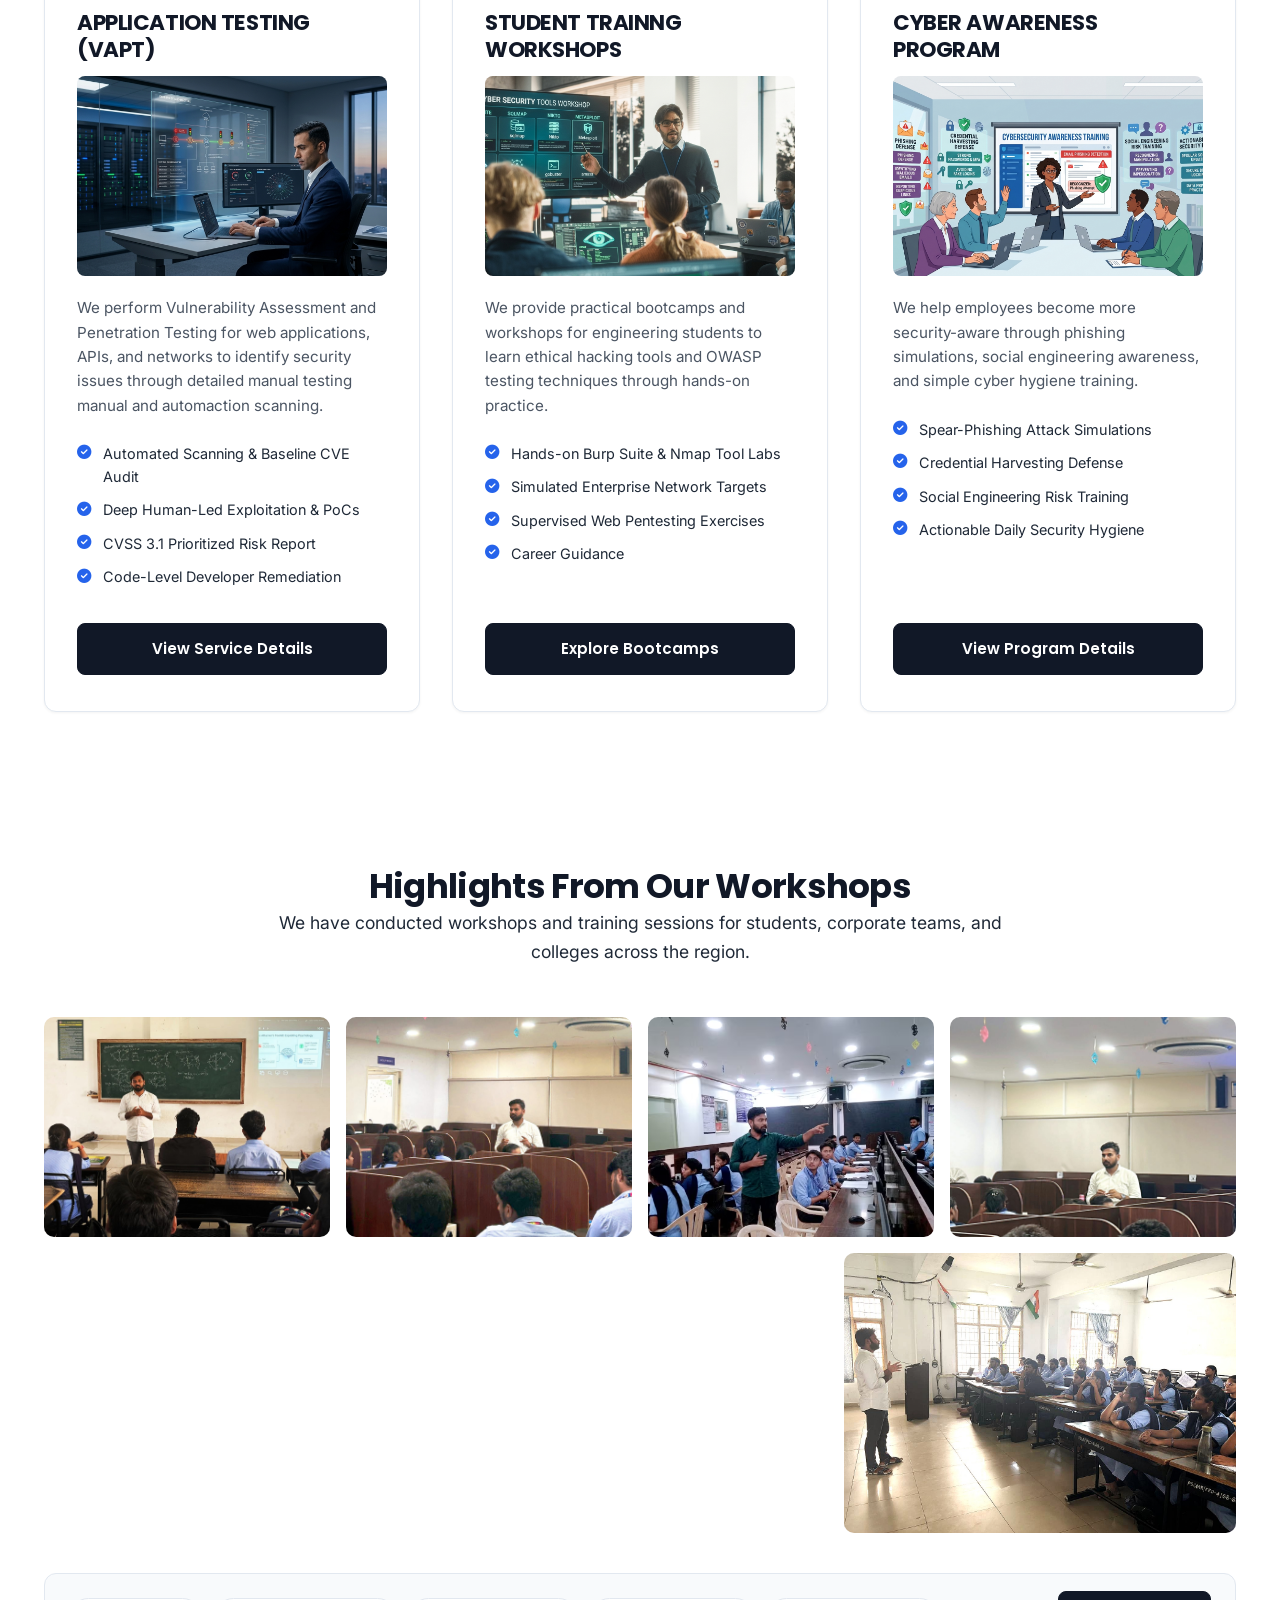
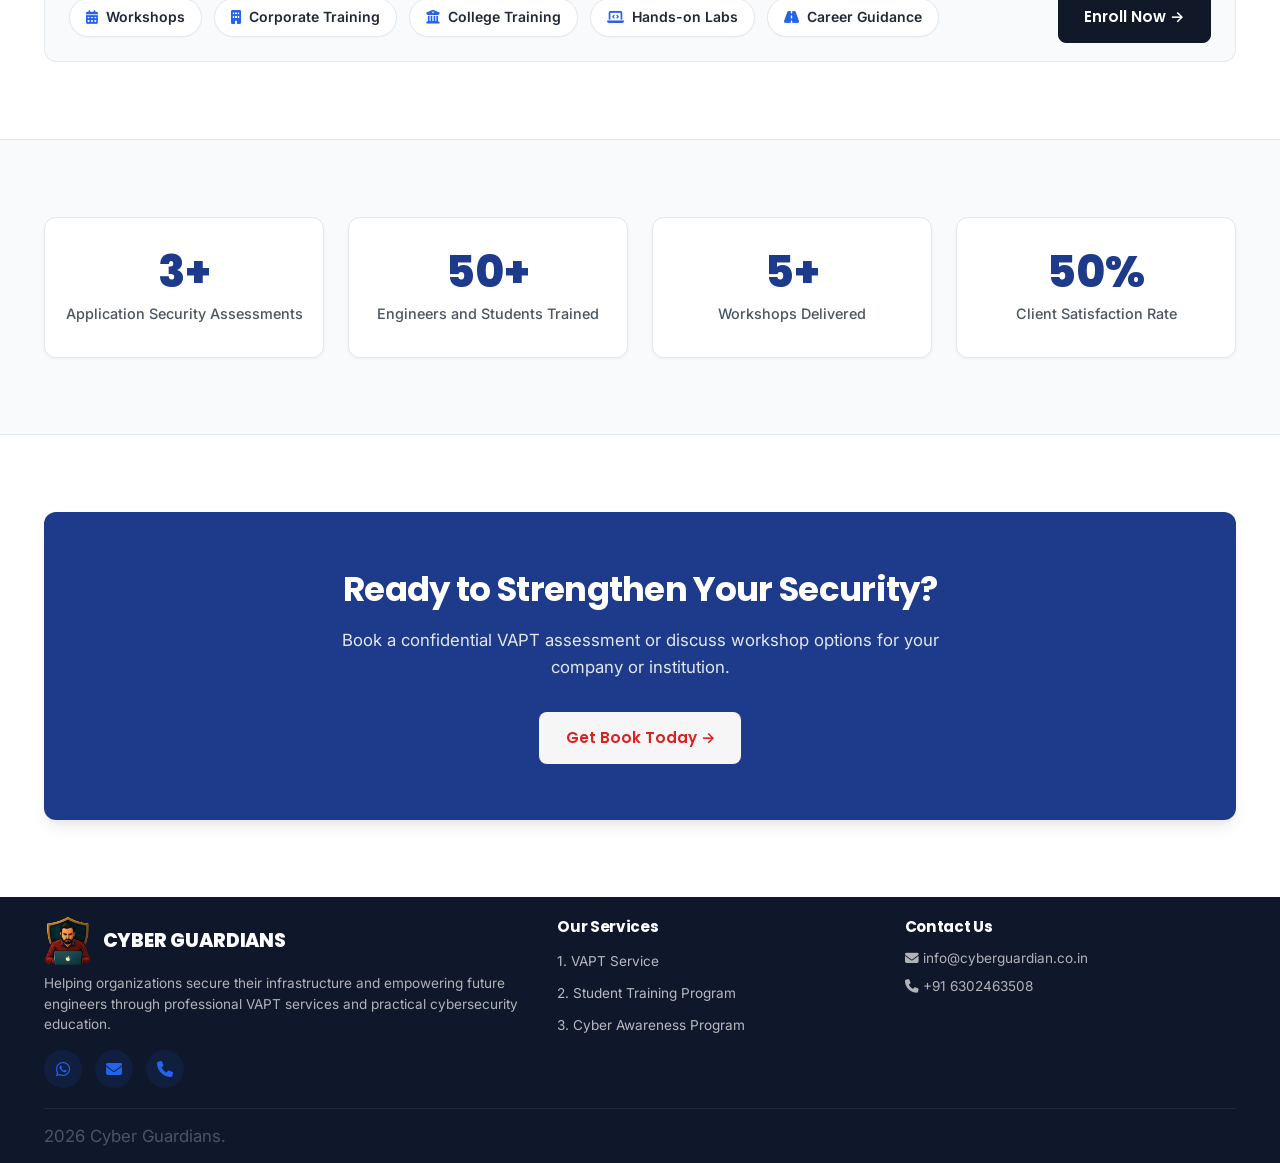
==== commit 2dbf6988: "sitemap" ====
--- a/index.html
+++ b/index.html
@@ -7,22 +7,22 @@
     <title>Cyber Guardian | Enterprise VAPT & Cybersecurity Services</title>
     <meta name="description"
         content="Cyber Guardian provides enterprise Vulnerability Assessment & Penetration Testing (VAPT), Cyber Awareness Programs for workforce staff, and practical Student Training.">
-    <link rel="canonical" href="https://cyberguardian.co.in/">
+    <link rel="canonical" href="https://www.cyberguardian.co.in/">
 
     <!-- Open Graph SEO -->
     <meta property="og:type" content="website">
-    <meta property="og:url" content="https://cyberguardian.co.in/">
+    <meta property="og:url" content="https://www.cyberguardian.co.in/">
     <meta property="og:title" content="Cyber Guardian | Enterprise Cybersecurity & VAPT">
     <meta property="og:description"
         content="We Create Ethical Hackers Who Secure The Future. Professional VAPT Services, Cyber Awareness Programs and Practical Student Training.">
-    <meta property="og:image" content="https://cyberguardian.co.in/assets/logo.png">
+    <meta property="og:image" content="https://www.cyberguardian.co.in/assets/logo.png">
 
     <!-- Twitter Card SEO -->
     <meta name="twitter:card" content="summary_large_image">
     <meta name="twitter:title" content="Cyber Guardian | Enterprise Cybersecurity & VAPT">
     <meta name="twitter:description"
         content="We Create Ethical Hackers Who Secure The Future. Professional VAPT Services, Cyber Awareness Programs and Practical Student Training.">
-    <meta name="twitter:image" content="https://cyberguardian.co.in/assets/logo.png">
+    <meta name="twitter:image" content="https://www.cyberguardian.co.in/assets/logo.png">
 
     <!-- JSON-LD Structured Data -->
     <script type="application/ld+json">
@@ -30,8 +30,8 @@
       "@context": "https://schema.org",
       "@type": "Organization",
       "name": "Cyber Guardian",
-      "url": "https://cyberguardian.co.in/",
-      "logo": "https://cyberguardian.co.in/assets/logo.png",
+      "url": "https://www.cyberguardian.co.in/",
+      "logo": "https://www.cyberguardian.co.in/assets/logo.png",
       "description": "Enterprise Vulnerability Assessment & Penetration Testing (VAPT), Cyber Awareness Programs, and Student Training Workshops.",
       "contactPoint": {
         "@type": "ContactPoint",
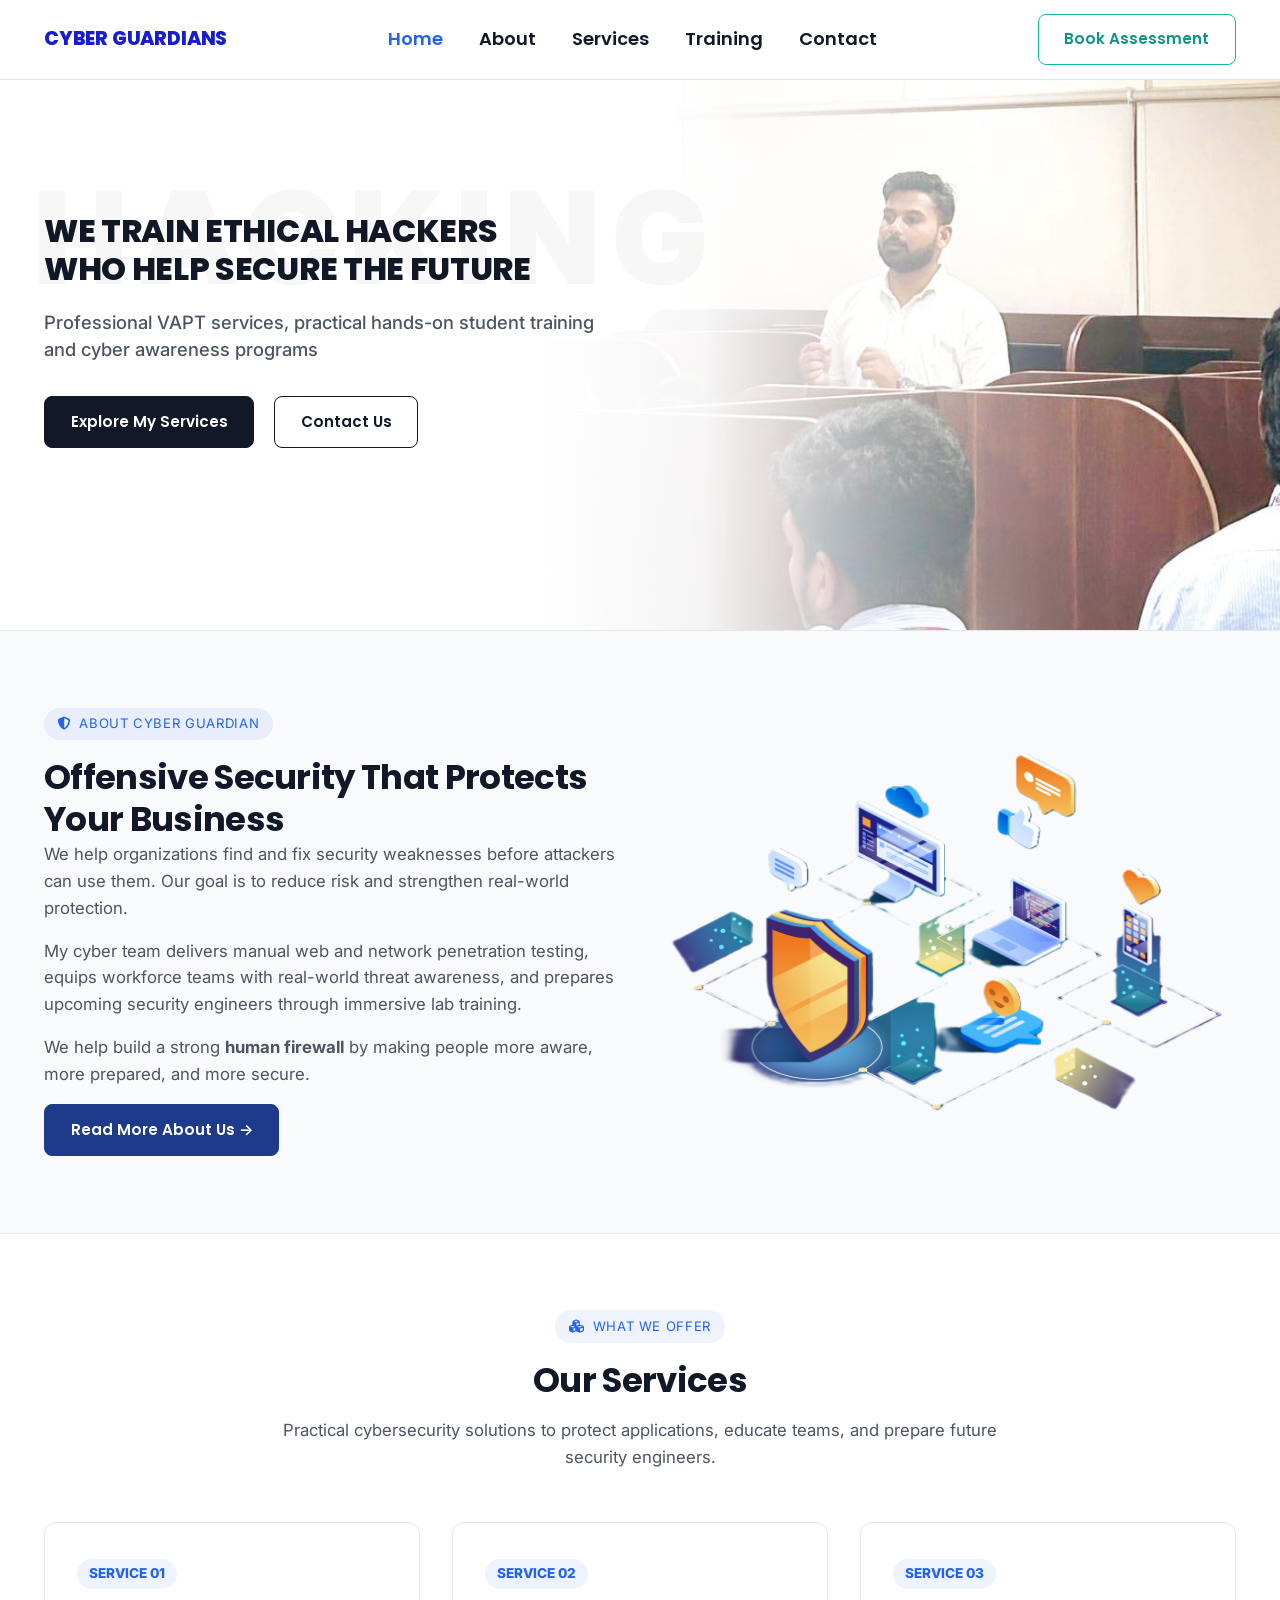
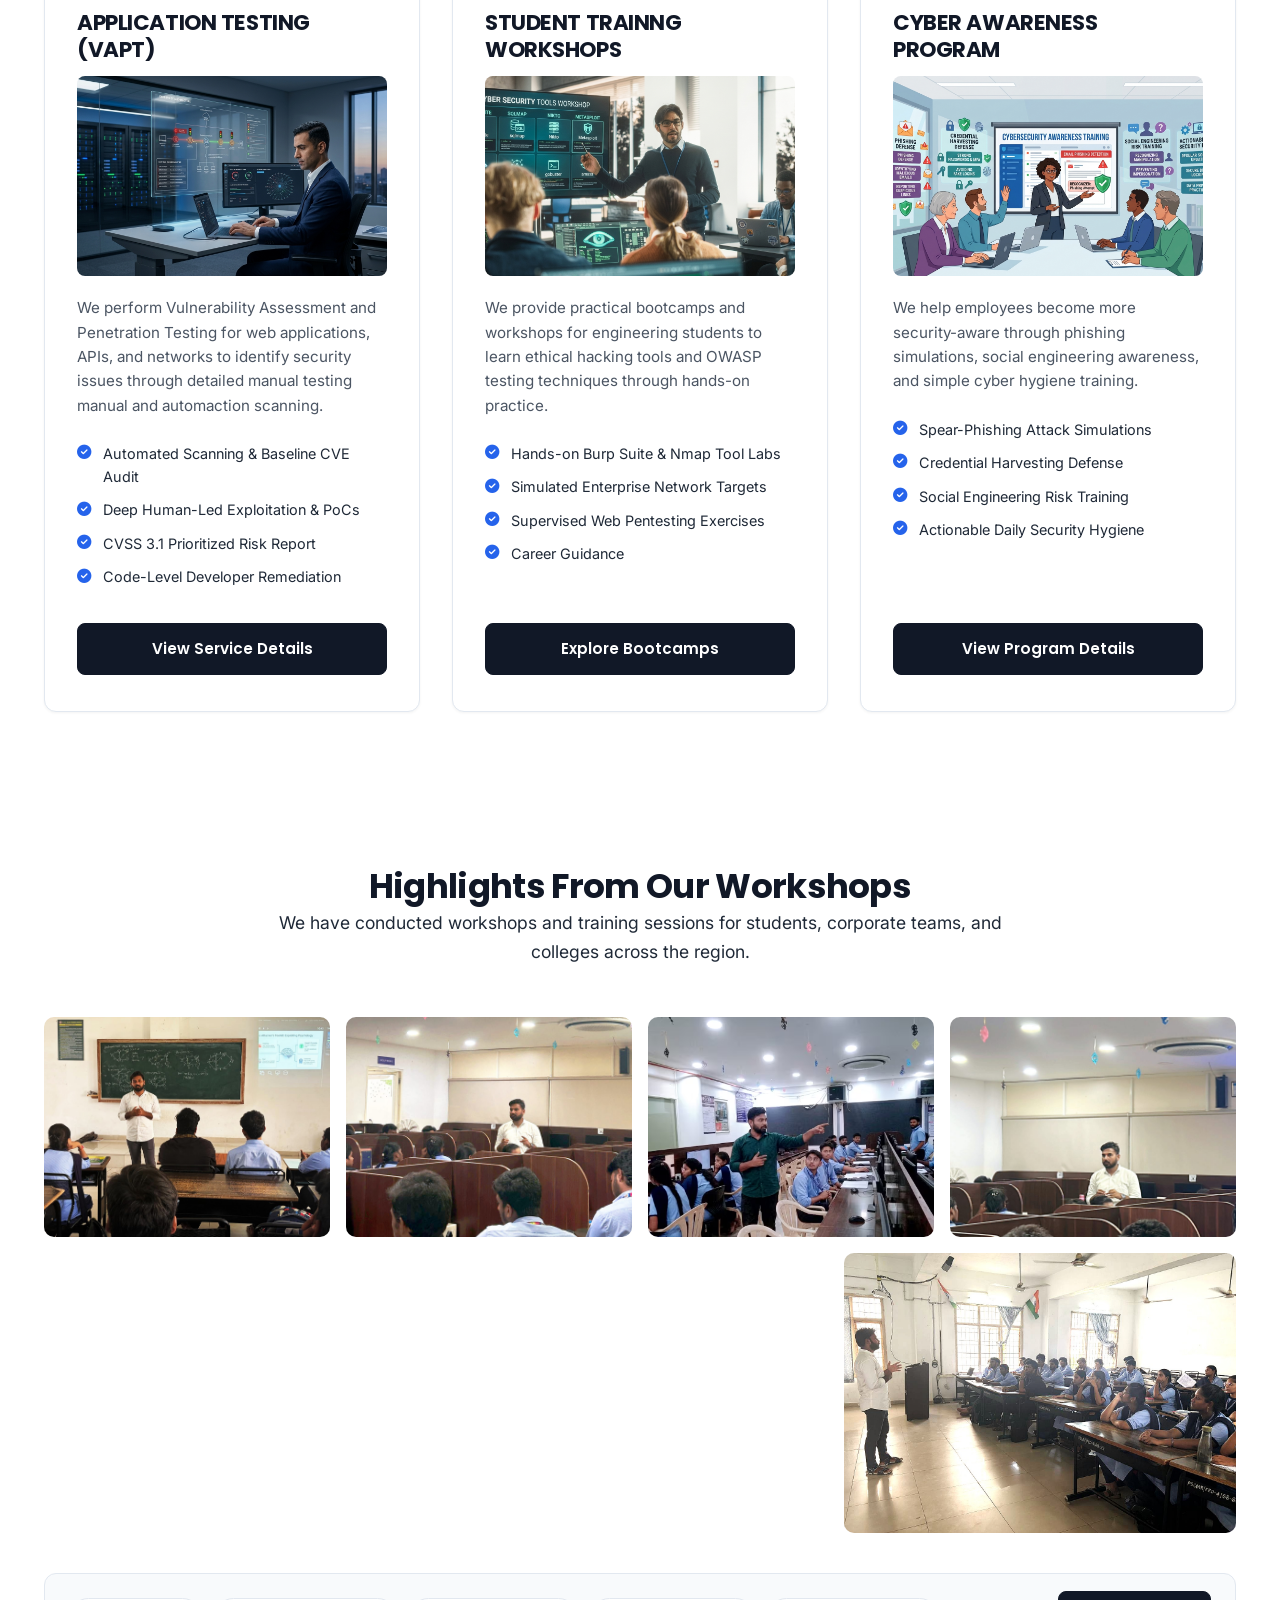
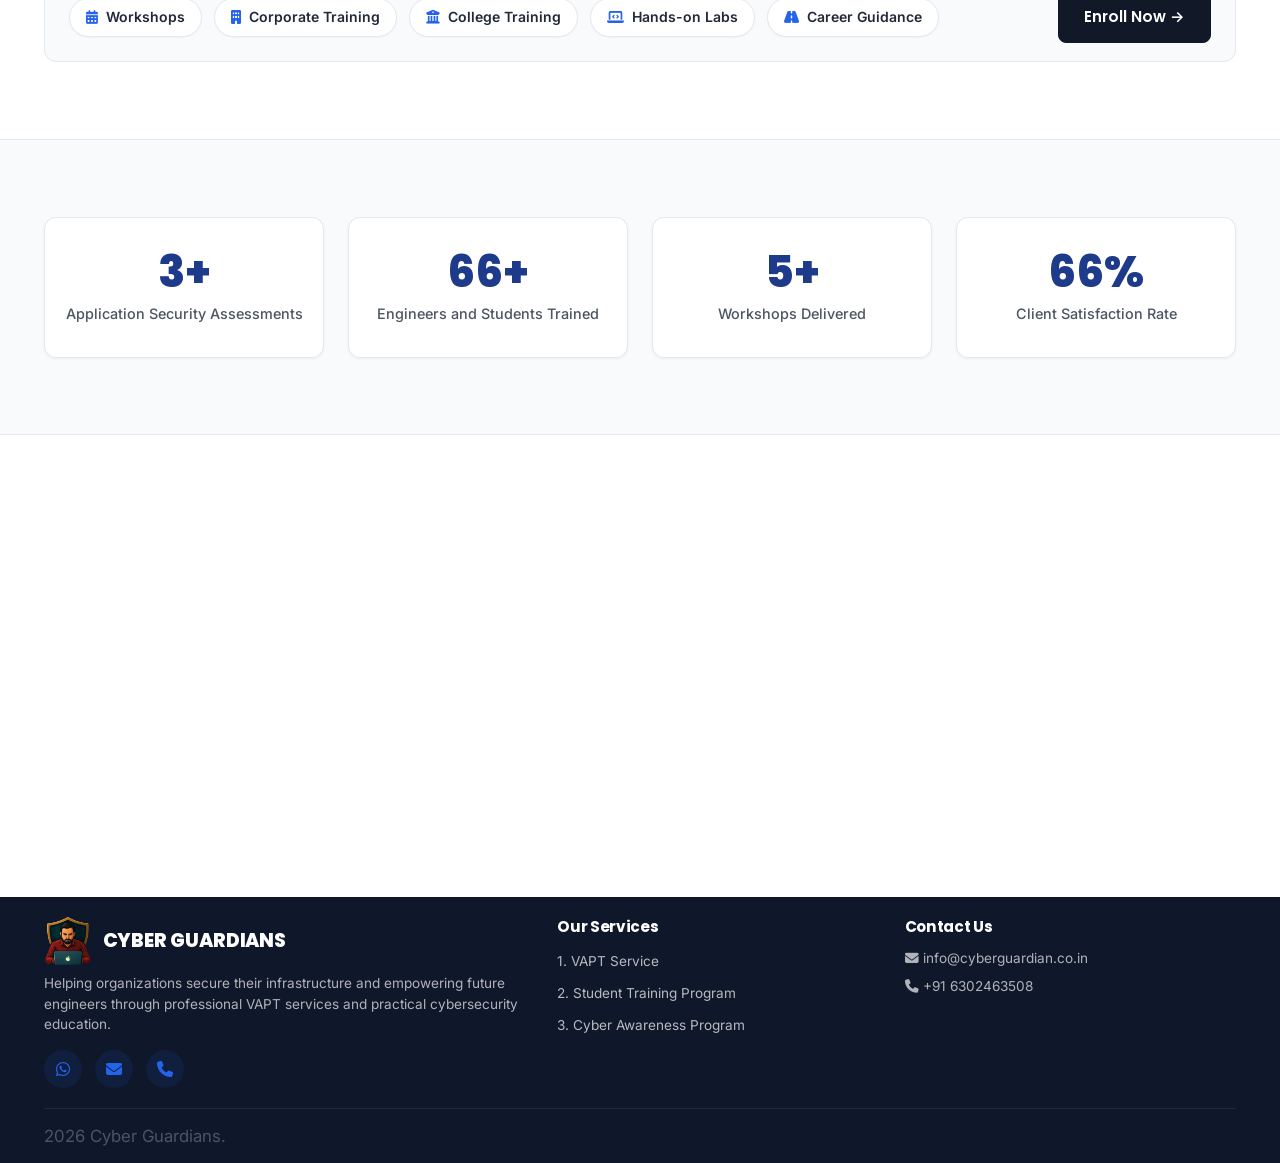
==== commit fb27b660: "broswer icon" ====
--- a/index.html
+++ b/index.html
@@ -42,8 +42,13 @@
     }
     </script>
 
-    <!-- Favicon -->
-    <link rel="icon" type="image/png" href="./assets/logo.png">
+    <!-- Favicon & Icons (Google Search Central & Modern Browsers) -->
+    <link rel="icon" type="image/x-icon" href="/favicon.ico">
+    <link rel="icon" type="image/png" sizes="48x48" href="/assets/favicon-48x48.png">
+    <link rel="icon" type="image/png" sizes="96x96" href="/assets/favicon-96x96.png">
+    <link rel="icon" type="image/png" sizes="192x192" href="/assets/favicon-192x192.png">
+    <link rel="apple-touch-icon" sizes="180x180" href="/assets/apple-touch-icon.png">
+    <link rel="manifest" href="/site.webmanifest">
 
     <!-- Font Awesome Icons CDN -->
     <link rel="stylesheet" href="https://cdnjs.cloudflare.com/ajax/libs/font-awesome/6.4.0/css/all.min.css">
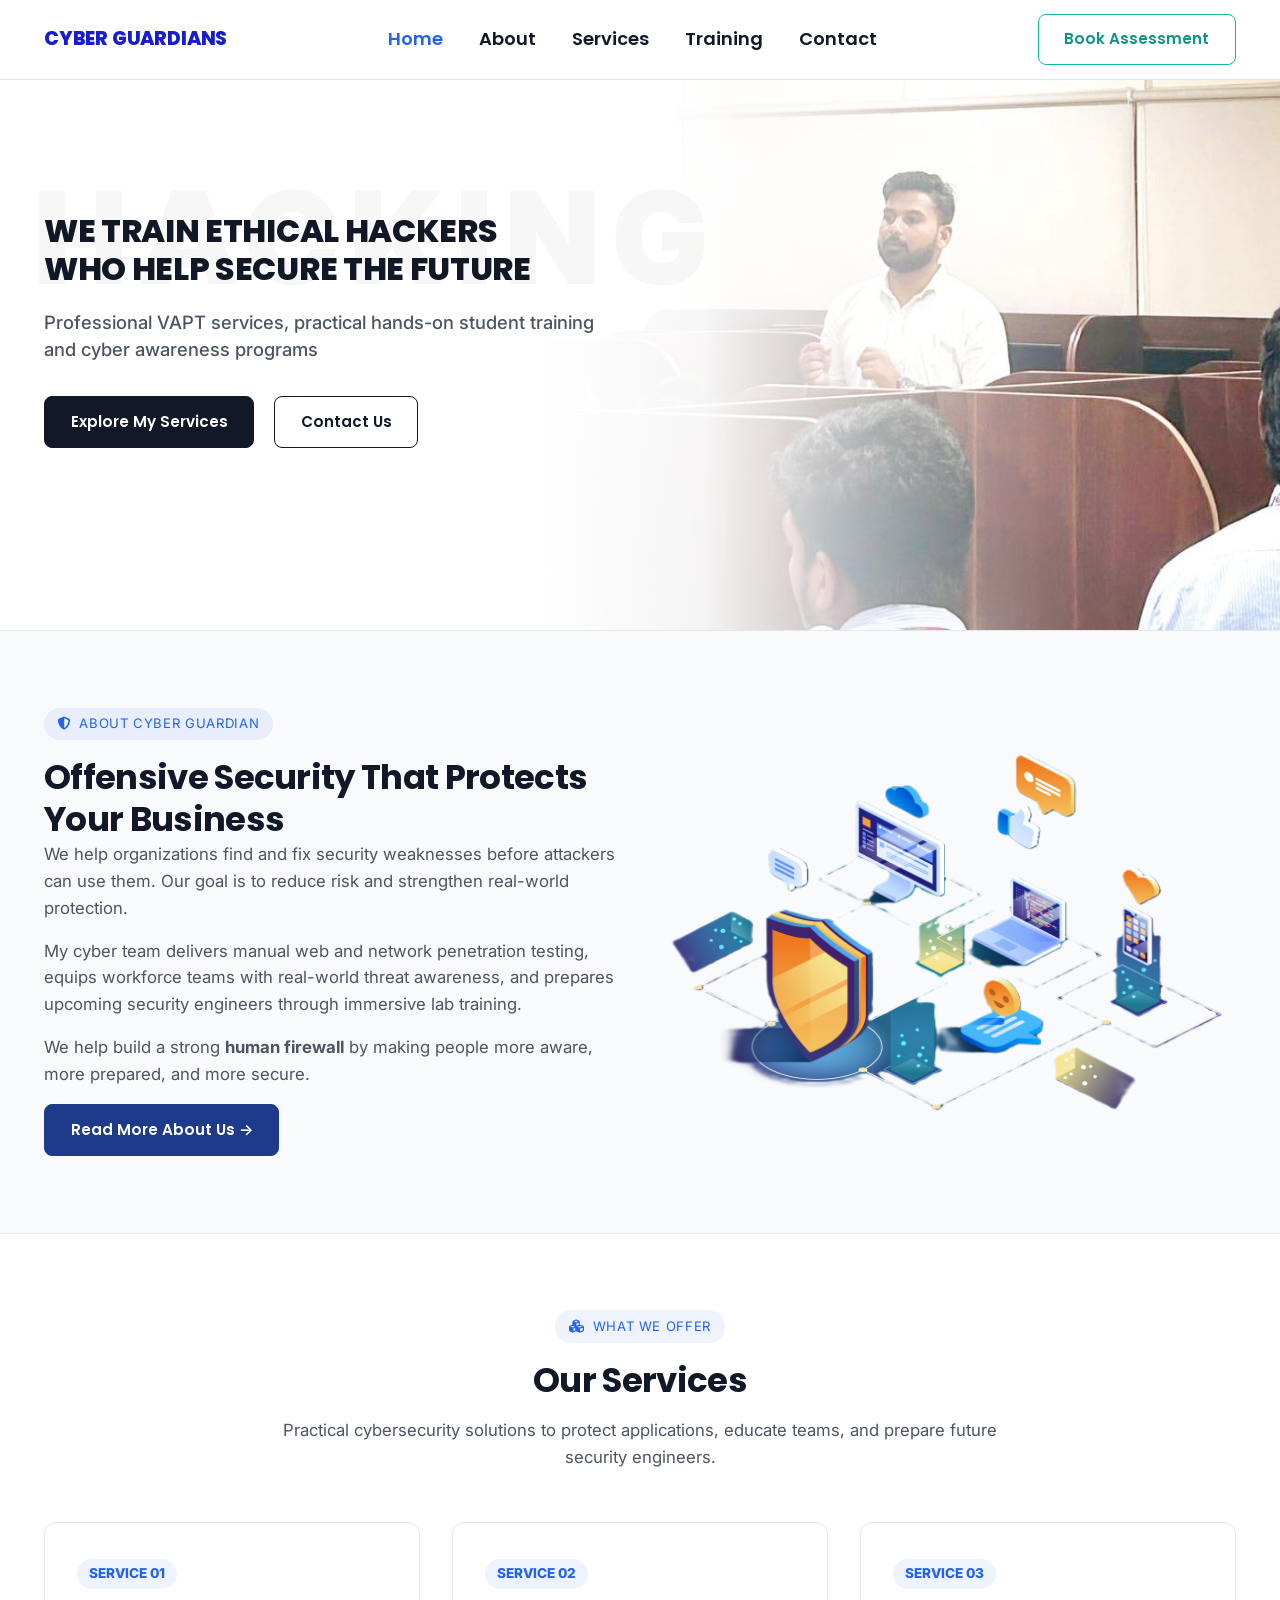
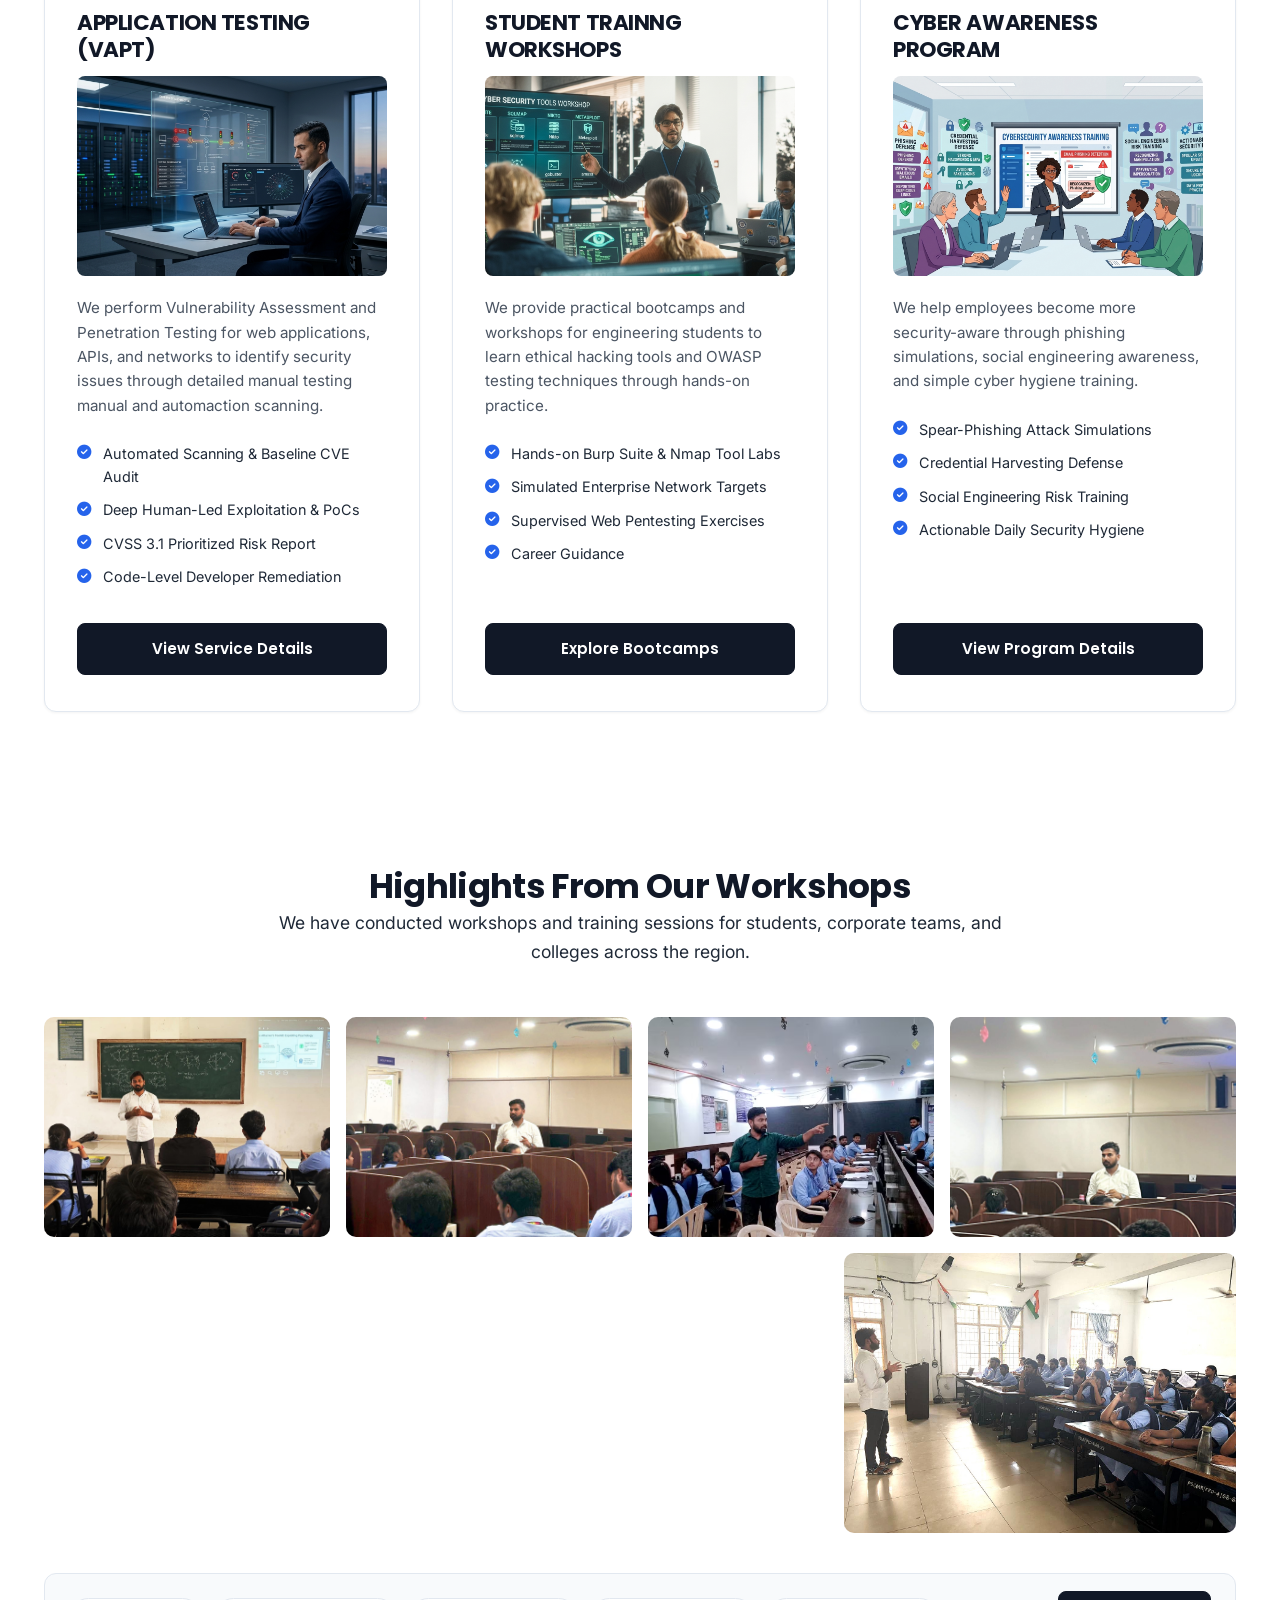
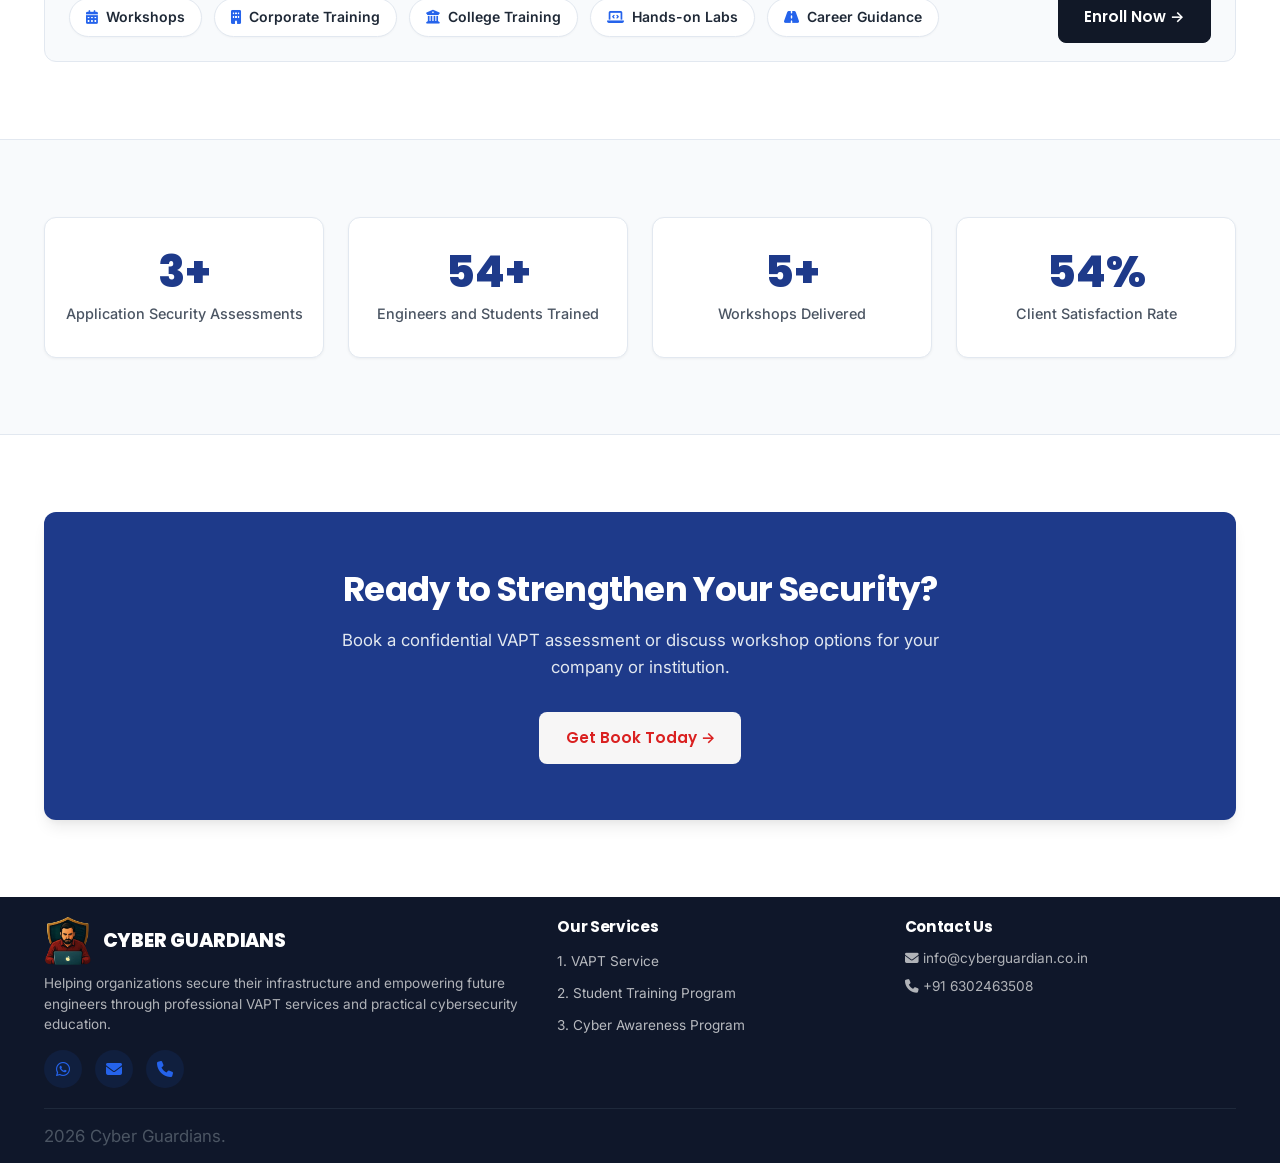
==== commit 398b8d52: "favicon image" ====
--- a/index.html
+++ b/index.html
@@ -44,10 +44,7 @@
 
     <!-- Favicon & Icons (Google Search Central & Modern Browsers) -->
     <link rel="icon" type="image/x-icon" href="/favicon.ico">
-    <link rel="icon" type="image/png" sizes="48x48" href="/assets/favicon-48x48.png">
-    <link rel="icon" type="image/png" sizes="96x96" href="/assets/favicon-96x96.png">
-    <link rel="icon" type="image/png" sizes="192x192" href="/assets/favicon-192x192.png">
-    <link rel="apple-touch-icon" sizes="180x180" href="/assets/apple-touch-icon.png">
+    <link rel="icon" type="image/png" sizes="48x48" href="/favicon-48x48.png">
     <link rel="manifest" href="/site.webmanifest">
 
     <!-- Font Awesome Icons CDN -->
